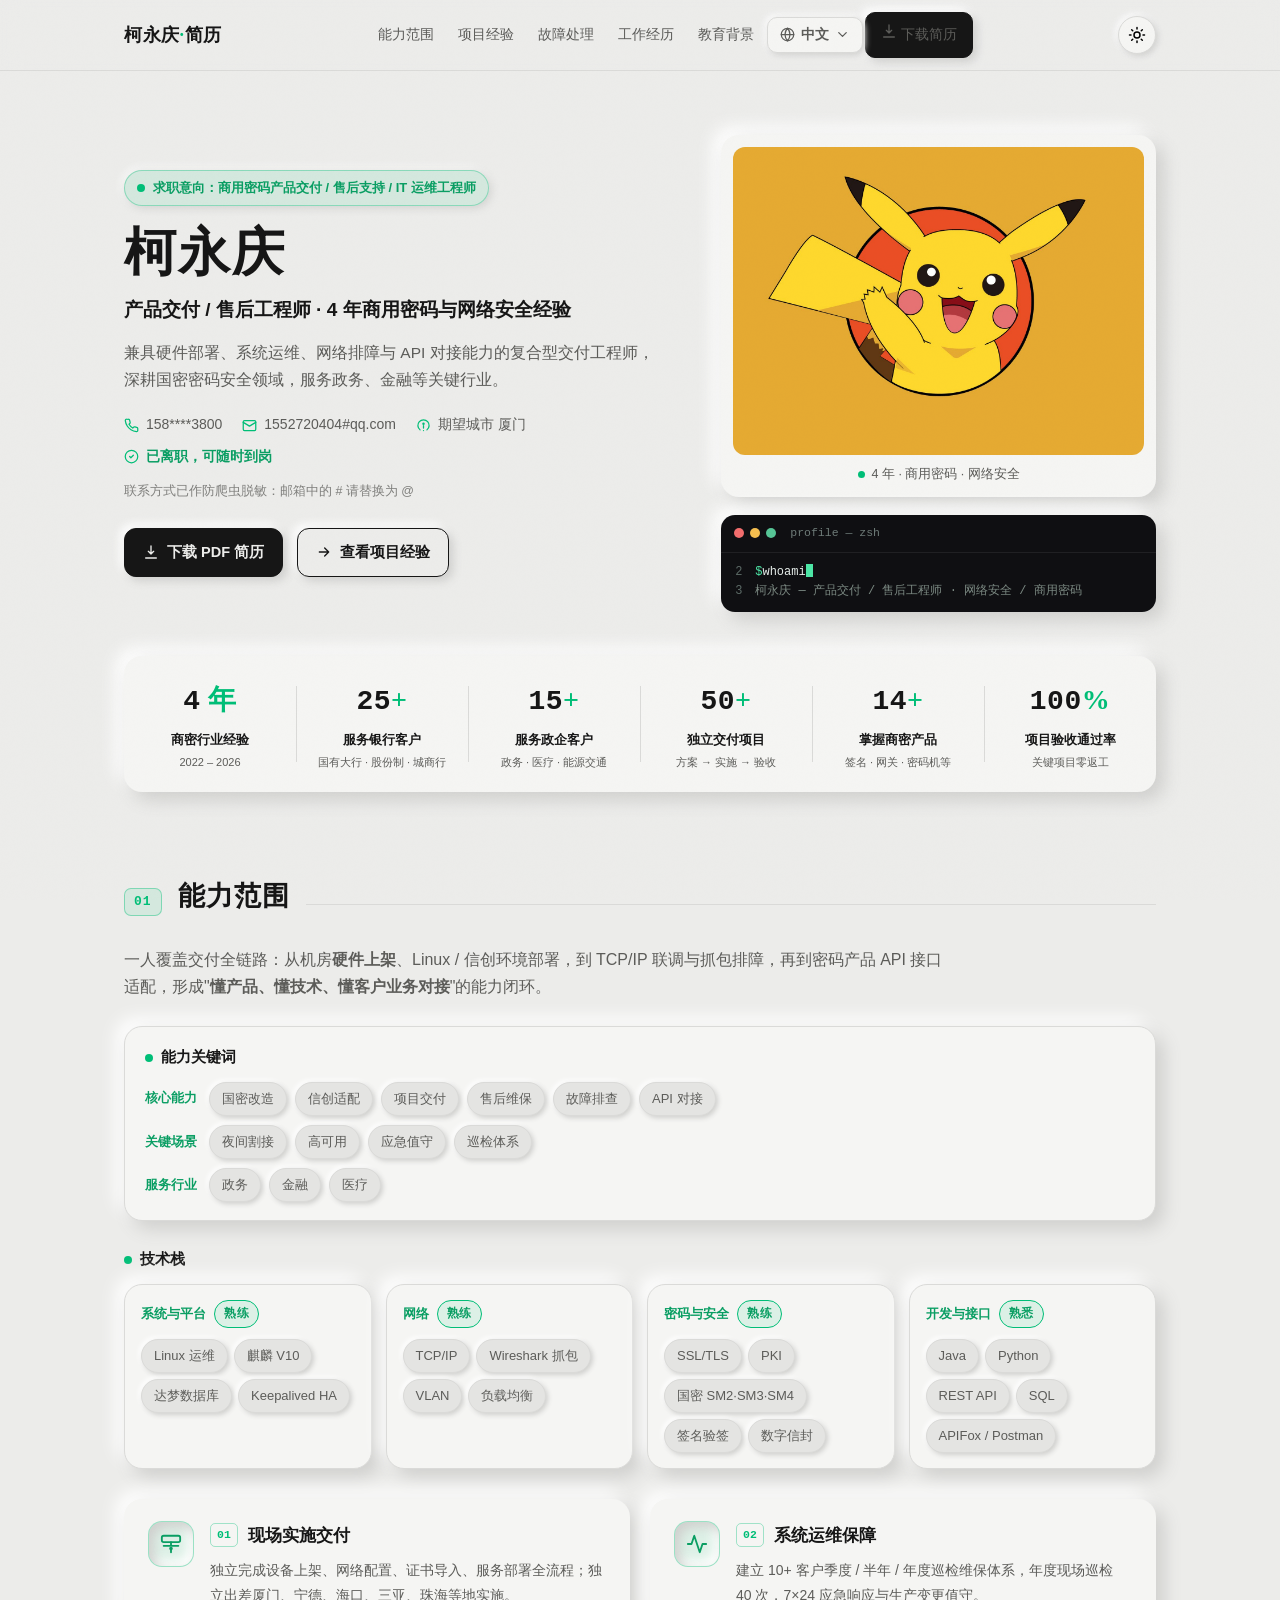
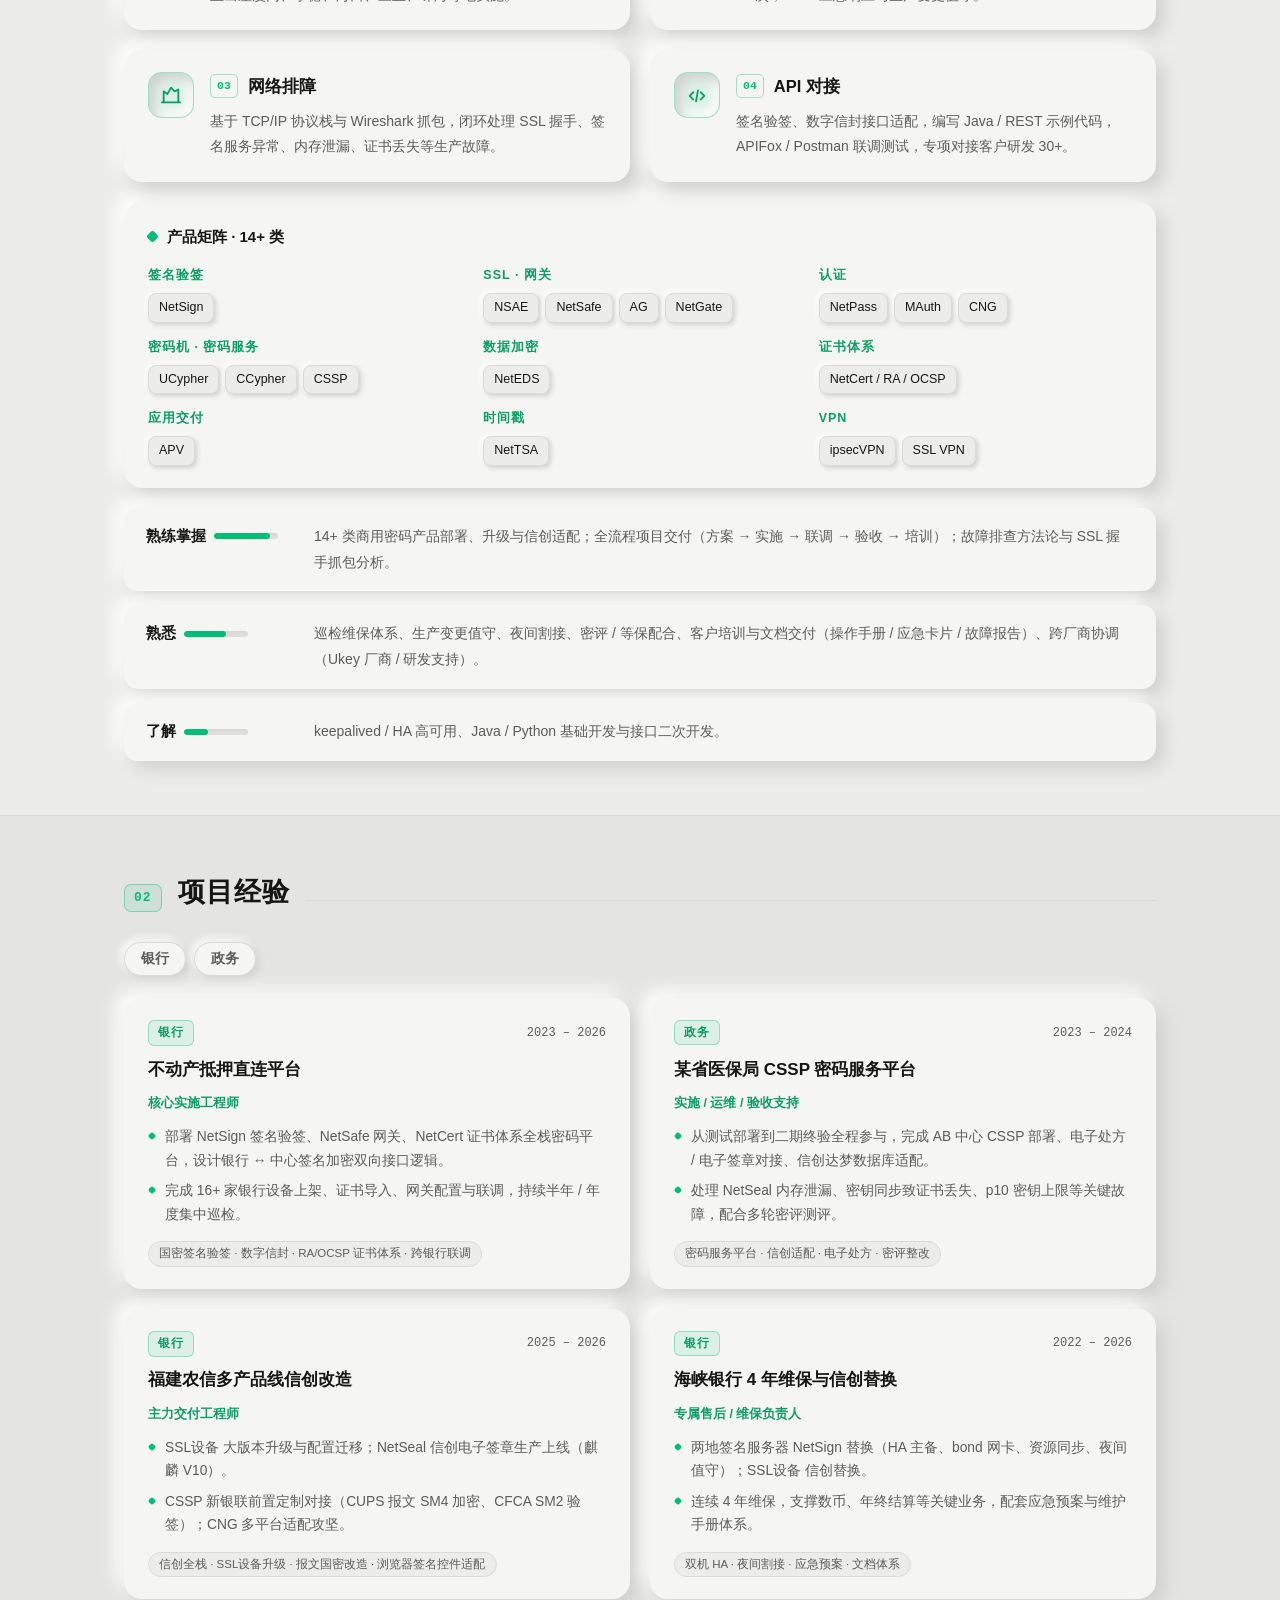
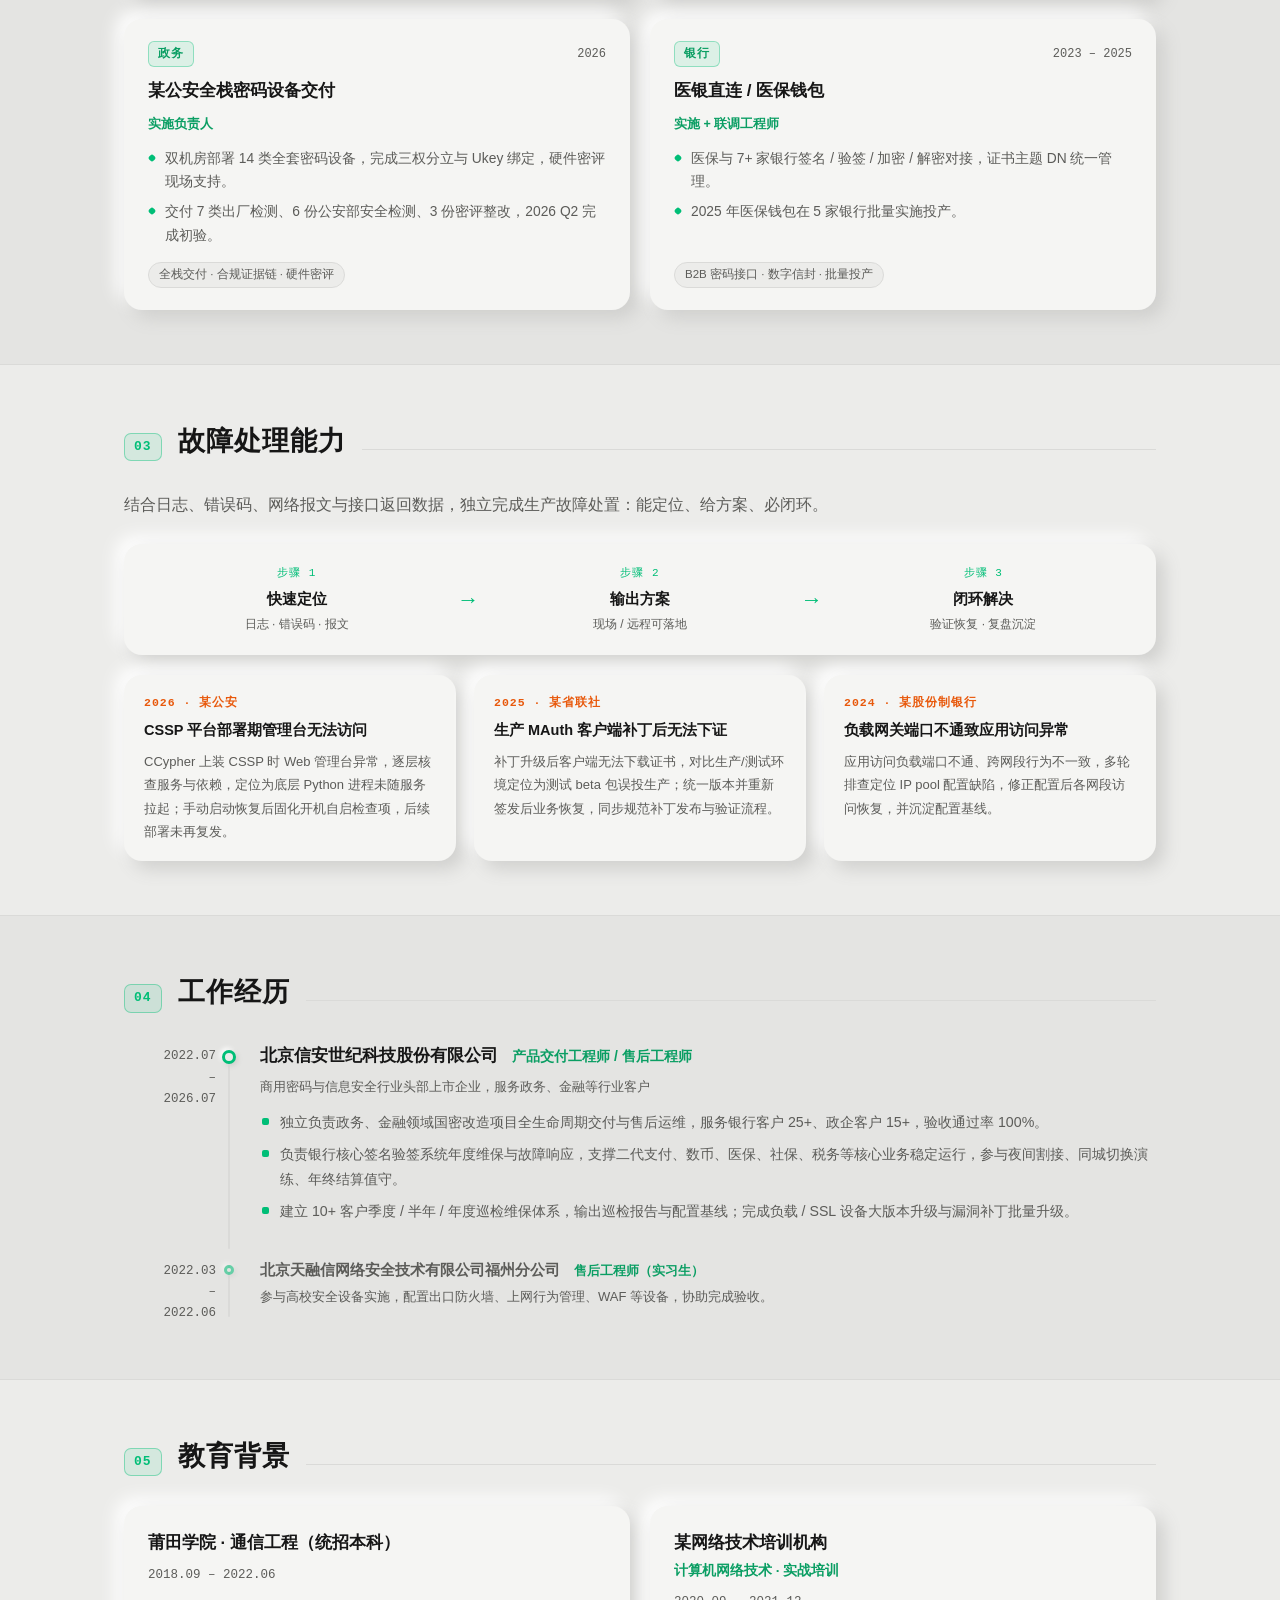
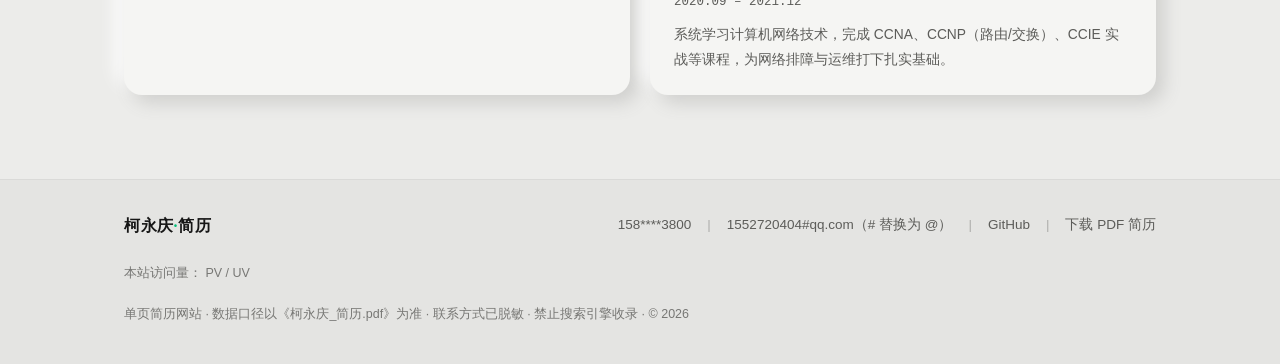
==== index.html @ 5f6bd1d9 "项目标签去版本号/产品缩写：V8→V10升级→SSL设备升级、CNG适配→浏览器签名控件适配（三语同步）" ====
<!DOCTYPE html>
<html lang="zh-CN">
<head>
<meta charset="UTF-8">
<meta name="viewport" content="width=device-width, initial-scale=1.0">
<title>柯永庆 · 商用密码产品交付 / 售后工程师</title>
<meta name="description" content="柯永庆个人简历网站：4 年商用密码与网络安全行业产品交付与售后经验，服务银行客户 25+、政企客户 15+，擅长项目交付与复杂故障排查。">
<!-- Open Graph -->
<meta property="og:title" content="柯永庆 · 商用密码产品交付 / 售后工程师">
<meta property="og:description" content="柯永庆个人简历网站：4 年商用密码与网络安全行业产品交付与售后经验，服务银行客户 25+、政企客户 15+，擅长项目交付与复杂故障排查。">
<meta property="og:type" content="website">
<meta property="og:url" content="https://keyongqing.tech/">
<meta property="og:image" content="https://keyongqing.tech/assets/avatar.jpg">
<meta property="og:locale" content="zh_CN">
<meta name="twitter:card" content="summary">
<link rel="icon" type="image/svg+xml" href="favicon.svg">
<link rel="stylesheet" href="./assets/css/style.css">
</head>
<body>

<!-- ===== 顶栏 ===== -->
<header class="topbar">
  <div class="topbar-inner">
    <a class="brand" href="#top" data-i18n-html="brand">柯永庆<em>·</em>简历</a>
    <nav class="nav" id="siteNav" aria-label="站点导航" data-i18n-aria="aria.nav">
      <a href="#capability" data-i18n="nav.capability">能力范围</a>
      <a href="#projects" data-i18n="nav.projects">项目经验</a>
      <a href="#trouble" data-i18n="nav.trouble">故障处理</a>
      <a href="#experience" data-i18n="nav.experience">工作经历</a>
      <a href="#education" data-i18n="nav.education">教育背景</a>
      <div class="lang-wrap">
        <button class="lang-btn" id="langBtn" type="button" aria-haspopup="true" aria-expanded="false" aria-label="语言选择" data-i18n-aria="aria.lang">
          <svg viewBox="0 0 24 24" fill="none" stroke="currentColor" stroke-width="2" stroke-linecap="round" stroke-linejoin="round"><circle cx="12" cy="12" r="10"/><path d="M2 12h20M12 2a15.3 15.3 0 0 1 4 10 15.3 15.3 0 0 1-4 10 15.3 15.3 0 0 1-4-10 15.3 15.3 0 0 1 4-10z"/></svg>
          <span id="langBtnText">中文</span>
          <svg viewBox="0 0 24 24" fill="none" stroke="currentColor" stroke-width="2" stroke-linecap="round" stroke-linejoin="round"><path d="m6 9 6 6 6-6"/></svg>
        </button>
        <ul class="lang-menu" id="langMenu">
          <li><button class="lang-opt" data-lang="zh" type="button">中文</button></li>
          <li><button class="lang-opt" data-lang="en" type="button">English</button></li>
          <li><button class="lang-opt" data-lang="vi" type="button">Tiếng Việt</button></li>
        </ul>
      </div>
      <a class="btn" href="./assets/柯永庆_简历.pdf" download="柯永庆_简历.pdf" target="_blank" rel="noopener">
        <svg viewBox="0 0 24 24" fill="none" stroke="currentColor" stroke-width="2" stroke-linecap="round" stroke-linejoin="round" aria-hidden="true"><path d="M12 3v12m0 0l-4-4m4 4l4-4M4 21h16"/></svg>
        <span data-i18n="nav.download">下载简历</span>
      </a>
    </nav>
    <button class="theme-btn" id="themeBtn" type="button" aria-label="切换深色模式">
      <svg class="icon-sun" viewBox="0 0 24 24" fill="none" stroke="currentColor" stroke-width="2" stroke-linecap="round"><circle cx="12" cy="12" r="4"/><path d="M12 2v2m0 16v2M4.9 4.9l1.4 1.4m11.4 11.4 1.4 1.4M2 12h2m16 0h2M4.9 19.1l1.4-1.4m11.4-11.4 1.4-1.4"/></svg>
      <svg class="icon-moon" viewBox="0 0 24 24" fill="none" stroke="currentColor" stroke-width="2" stroke-linecap="round" stroke-linejoin="round"><path d="M21 12.8A9 9 0 1 1 11.2 3 7 7 0 0 0 21 12.8z"/></svg>
    </button>
    <button class="menu-btn" id="menuBtn" aria-label="展开菜单" aria-expanded="false" data-i18n-aria="aria.menu">
      <svg viewBox="0 0 24 24" fill="none" stroke="currentColor" stroke-width="2" stroke-linecap="round"><path d="M4 7h16M4 12h16M4 17h16"/></svg>
    </button>
  </div>
</header>

<!-- ===== Hero ===== -->
<section class="hero" id="top">
  <div class="container">
    <div class="hero-grid">
      <div>
        <div class="hero-eyebrow"><span class="dot"></span><span data-i18n="hero.eyebrow">求职意向：商用密码产品交付 / 售后支持 / IT 运维工程师</span></div>
        <h1 data-i18n="hero.name">柯永庆</h1>
        <p class="hero-role" data-i18n="hero.role">产品交付 / 售后工程师 · 4 年商用密码与网络安全经验</p>
        <p class="hero-tagline" data-i18n="hero.tagline">兼具硬件部署、系统运维、网络排障与 API 对接能力的复合型交付工程师，深耕国密密码安全领域，服务政务、金融等关键行业。</p>
        <div class="hero-meta">
          <span><svg viewBox="0 0 24 24" fill="none" stroke="currentColor" stroke-width="2" stroke-linecap="round" stroke-linejoin="round"><path d="M22 16.9v3a2 2 0 0 1-2.2 2 19.8 19.8 0 0 1-8.6-3.1 19.5 19.5 0 0 1-6-6A19.8 19.8 0 0 1 2.1 4.2 2 2 0 0 1 4.1 2h3a2 2 0 0 1 2 1.7c.1 1 .4 2 .7 2.9a2 2 0 0 1-.5 2.1L8 10a16 16 0 0 0 6 6l1.3-1.3a2 2 0 0 1 2.1-.5c.9.3 1.9.6 2.9.7a2 2 0 0 1 1.7 2z"/></svg>158****3800</span>
          <span><svg viewBox="0 0 24 24" fill="none" stroke="currentColor" stroke-width="2" stroke-linecap="round" stroke-linejoin="round"><rect x="2" y="4" width="20" height="16" rx="2"/><path d="m22 7-10 6L2 7"/></svg>1552720404#qq.com</span>
          <span><svg viewBox="0 0 24 24" fill="none" stroke="currentColor" stroke-width="2" stroke-linecap="round" stroke-linejoin="round"><path d="M17.5 19a9 9 0 1 0-11 0"/><circle cx="12" cy="9" r="1"/><path d="M12 12v4m0 4h0"/></svg><span data-i18n="hero.meta.city">期望城市 厦门</span></span>
          <span class="status"><svg viewBox="0 0 24 24" fill="none" stroke="currentColor" stroke-width="2" stroke-linecap="round" stroke-linejoin="round"><circle cx="12" cy="12" r="10"/><path d="m9 12 2 2 4-4"/></svg><span data-i18n="hero.meta.status">已离职，可随时到岗</span></span>
        </div>
        <p class="hero-hint" data-i18n="hero.hint">联系方式已作防爬虫脱敏：邮箱中的 # 请替换为 @</p>
        <div class="hero-cta">
          <a class="btn" href="./assets/柯永庆_简历.pdf" download="柯永庆_简历.pdf" target="_blank" rel="noopener">
            <svg viewBox="0 0 24 24" fill="none" stroke="currentColor" stroke-width="2" stroke-linecap="round" stroke-linejoin="round" aria-hidden="true"><path d="M12 3v12m0 0l-4-4m4 4l4-4M4 21h16"/></svg>
            <span data-i18n="hero.cta.pdf">下载 PDF 简历</span>
          </a>
          <a class="btn btn-ghost" href="#projects">
            <svg viewBox="0 0 24 24" fill="none" stroke="currentColor" stroke-width="2" stroke-linecap="round" stroke-linejoin="round" aria-hidden="true"><path d="M5 12h14m-6-6 6 6-6 6"/></svg>
            <span data-i18n="hero.cta.projects">查看项目经验</span>
          </a>
        </div>
      </div>
      <div class="hero-side">
        <div class="avatar-card">
          <img src="./assets/avatar.jpg" alt="柯永庆头像" data-i18n-alt="avatar.alt">
          <div class="avatar-cap"><span class="dot"></span><span data-i18n="avatar.cap">4 年 · 商用密码 · 网络安全</span></div>
        </div>
        <div class="terminal" role="img" aria-label="终端风格介绍" data-i18n-aria="terminal.aria">
          <div class="term-bar"><i></i><i></i><i></i><span class="title">profile — zsh</span></div>
          <div class="term-body" id="termBody"></div>
        </div>
      </div>
    </div>

    <div class="stats">
      <div class="stat"><b><span class="mono" data-num="4">0</span><i data-i18n="stats.1.suf"> 年</i></b><span class="t" data-i18n="stats.1.t">商密行业经验</span><span class="s" data-i18n="stats.1.s">2022 – 2026</span></div>
      <div class="stat"><b><span class="mono" data-num="25">0</span><i>+</i></b><span class="t" data-i18n="stats.2.t">服务银行客户</span><span class="s" data-i18n="stats.2.s">国有大行 · 股份制 · 城商行</span></div>
      <div class="stat"><b><span class="mono" data-num="15">0</span><i>+</i></b><span class="t" data-i18n="stats.3.t">服务政企客户</span><span class="s" data-i18n="stats.3.s">政务 · 医疗 · 能源交通</span></div>
      <div class="stat"><b><span class="mono" data-num="50">0</span><i>+</i></b><span class="t" data-i18n="stats.4.t">独立交付项目</span><span class="s" data-i18n="stats.4.s">方案 → 实施 → 验收</span></div>
      <div class="stat"><b><span class="mono" data-num="14">0</span><i>+</i></b><span class="t" data-i18n="stats.5.t">掌握商密产品</span><span class="s" data-i18n="stats.5.s">签名 · 网关 · 密码机等</span></div>
      <div class="stat"><b><span class="mono" data-num="100">0</span><i>%</i></b><span class="t" data-i18n="stats.6.t">项目验收通过率</span><span class="s" data-i18n="stats.6.s">关键项目零返工</span></div>
    </div>
  </div>
</section>

<!-- ===== 能力范围 ===== -->
<section class="block" id="capability">
  <div class="container">
    <div class="block-head">
      <span class="no">01</span>
      <h2 data-i18n="cap.title">能力范围</h2>
      <span class="rule"></span>
    </div>
    <p class="cap-lead" data-i18n-html="cap.lead">一人覆盖交付全链路：从机房<strong>硬件上架</strong>、Linux / 信创环境部署，到 TCP/IP 联调与抓包排障，再到密码产品 API 接口适配，形成"<strong>懂产品、懂技术、懂客户业务对接</strong>"的能力闭环。</p>
    <div class="kw-band reveal">
      <div class="kw-title"><span class="dot"></span><span data-i18n="cap.kw.title">能力关键词</span></div>
      <div class="kw-groups">
        <div class="kw-group">
          <span class="kw-label" data-i18n="cap.kw.g1">核心能力</span>
          <span class="kw-tag" data-i18n="cap.kw.t1">国密改造</span>
          <span class="kw-tag" data-i18n="cap.kw.t2">信创适配</span>
          <span class="kw-tag" data-i18n="cap.kw.t3">项目交付</span>
          <span class="kw-tag" data-i18n="cap.kw.t4">售后维保</span>
          <span class="kw-tag" data-i18n="cap.kw.t5">故障排查</span>
          <span class="kw-tag" data-i18n="cap.kw.t6">API 对接</span>
        </div>
        <div class="kw-group">
          <span class="kw-label" data-i18n="cap.kw.g2">关键场景</span>
          <span class="kw-tag" data-i18n="cap.kw.t7">夜间割接</span>
          <span class="kw-tag" data-i18n="cap.kw.t8">高可用</span>
          <span class="kw-tag" data-i18n="cap.kw.t9">应急值守</span>
          <span class="kw-tag" data-i18n="cap.kw.t10">巡检体系</span>
        </div>
        <div class="kw-group">
          <span class="kw-label" data-i18n="cap.kw.g3">服务行业</span>
          <span class="kw-tag" data-i18n="cap.kw.t11">政务</span>
          <span class="kw-tag" data-i18n="cap.kw.t12">金融</span>
          <span class="kw-tag" data-i18n="cap.kw.t13">医疗</span>
        </div>
      </div>
    </div>
    <div class="kw-title reveal"><span class="dot"></span><span data-i18n="cap.ts.title">技术栈</span></div>
    <div class="ts-grid reveal">
      <div class="ts-col">
        <div class="ts-head"><span class="kw-label" data-i18n="cap.ts.g1">系统与平台</span><span class="kw-lv" data-i18n="cap.ts.l1">熟练</span></div>
        <div class="ts-tags">
          <span class="kw-tag" data-i18n="cap.ts.t1">Linux 运维</span>
          <span class="kw-tag" data-i18n="cap.ts.t2">麒麟 V10</span>
          <span class="kw-tag" data-i18n="cap.ts.t3">达梦数据库</span>
          <span class="kw-tag" data-i18n="cap.ts.t4">Keepalived HA</span>
        </div>
      </div>
      <div class="ts-col">
        <div class="ts-head"><span class="kw-label" data-i18n="cap.ts.g2">网络</span><span class="kw-lv" data-i18n="cap.ts.l2">熟练</span></div>
        <div class="ts-tags">
          <span class="kw-tag" data-i18n="cap.ts.t5">TCP/IP</span>
          <span class="kw-tag" data-i18n="cap.ts.t6">Wireshark 抓包</span>
          <span class="kw-tag" data-i18n="cap.ts.t7">VLAN</span>
          <span class="kw-tag" data-i18n="cap.ts.t8">负载均衡</span>
        </div>
      </div>
      <div class="ts-col">
        <div class="ts-head"><span class="kw-label" data-i18n="cap.ts.g3">密码与安全</span><span class="kw-lv" data-i18n="cap.ts.l3">熟练</span></div>
        <div class="ts-tags">
          <span class="kw-tag" data-i18n="cap.ts.t9">SSL/TLS</span>
          <span class="kw-tag" data-i18n="cap.ts.t10">PKI</span>
          <span class="kw-tag" data-i18n="cap.ts.t11">国密 SM2·SM3·SM4</span>
          <span class="kw-tag" data-i18n="cap.ts.t12">签名验签</span>
          <span class="kw-tag" data-i18n="cap.ts.t13">数字信封</span>
        </div>
      </div>
      <div class="ts-col">
        <div class="ts-head"><span class="kw-label" data-i18n="cap.ts.g4">开发与接口</span><span class="kw-lv" data-i18n="cap.ts.l4">熟悉</span></div>
        <div class="ts-tags">
          <span class="kw-tag" data-i18n="cap.ts.t14">Java</span>
          <span class="kw-tag" data-i18n="cap.ts.t15">Python</span>
          <span class="kw-tag" data-i18n="cap.ts.t16">REST API</span>
          <span class="kw-tag" data-i18n="cap.ts.t17">SQL</span>
          <span class="kw-tag" data-i18n="cap.ts.t18">APIFox / Postman</span>
        </div>
      </div>
    </div>
    <div class="scene-grid">
      <div class="scene-card reveal">
        <div class="scene-ic"><svg viewBox="0 0 24 24" fill="none" stroke="currentColor" stroke-width="2" stroke-linecap="round" stroke-linejoin="round"><rect x="2" y="3" width="20" height="7" rx="2"/><path d="M12 10v4m0 0h8m-8 0H4m8 7v-3"/><circle cx="12" cy="17" r="1"/></svg></div>
        <div>
          <h3><span class="k" data-i18n="cap.s1.k">01</span><span data-i18n="cap.s1.t">现场实施交付</span></h3>
          <p data-i18n="cap.s1.d">独立完成设备上架、网络配置、证书导入、服务部署全流程；独立出差厦门、宁德、海口、三亚、珠海等地实施。</p>
        </div>
      </div>
      <div class="scene-card reveal">
        <div class="scene-ic"><svg viewBox="0 0 24 24" fill="none" stroke="currentColor" stroke-width="2" stroke-linecap="round" stroke-linejoin="round"><path d="M22 12h-4l-3 9L9 3l-3 9H2"/></svg></div>
        <div>
          <h3><span class="k" data-i18n="cap.s2.k">02</span><span data-i18n="cap.s2.t">系统运维保障</span></h3>
          <p data-i18n="cap.s2.d">建立 10+ 客户季度 / 半年 / 年度巡检维保体系，年度现场巡检 40 次，7×24 应急响应与生产变更值守。</p>
        </div>
      </div>
      <div class="scene-card reveal">
        <div class="scene-ic"><svg viewBox="0 0 24 24" fill="none" stroke="currentColor" stroke-width="2" stroke-linecap="round" stroke-linejoin="round"><path d="M2 20h20M4 20V8l4 3 4-7 4 4 4-2v14"/></svg></div>
        <div>
          <h3><span class="k" data-i18n="cap.s3.k">03</span><span data-i18n="cap.s3.t">网络排障</span></h3>
          <p data-i18n="cap.s3.d">基于 TCP/IP 协议栈与 Wireshark 抓包，闭环处理 SSL 握手、签名服务异常、内存泄漏、证书丢失等生产故障。</p>
        </div>
      </div>
      <div class="scene-card reveal">
        <div class="scene-ic"><svg viewBox="0 0 24 24" fill="none" stroke="currentColor" stroke-width="2" stroke-linecap="round" stroke-linejoin="round"><path d="M8 9l-4 4 4 4m8-8 4 4-4 4m-3-10-2 12"/></svg></div>
        <div>
          <h3><span class="k" data-i18n="cap.s4.k">04</span><span data-i18n="cap.s4.t">API 对接</span></h3>
          <p data-i18n="cap.s4.d">签名验签、数字信封接口适配，编写 Java / REST 示例代码，APIFox / Postman 联调测试，专项对接客户研发 30+。</p>
        </div>
      </div>
    </div>

    <div class="matrix-wrap reveal">
      <div class="matrix-head"><span class="dot"></span><span data-i18n="cap.matrix.t">产品矩阵 · 14+ 类</span></div>
      <div class="matrix-groups">
        <div class="mg"><h4 data-i18n="cap.mg1.t">签名验签</h4><div class="pills"><span class="pill">NetSign</span></div></div>
        <div class="mg"><h4 data-i18n="cap.mg2.t">SSL · 网关</h4><div class="pills"><span class="pill">NSAE</span><span class="pill">NetSafe</span><span class="pill">AG</span><span class="pill">NetGate</span></div></div>
        <div class="mg"><h4 data-i18n="cap.mg3.t">认证</h4><div class="pills"><span class="pill">NetPass</span><span class="pill">MAuth</span><span class="pill">CNG</span></div></div>
        <div class="mg"><h4 data-i18n="cap.mg4.t">密码机 · 密码服务</h4><div class="pills"><span class="pill">UCypher</span><span class="pill">CCypher</span><span class="pill">CSSP</span></div></div>
        <div class="mg"><h4 data-i18n="cap.mg5.t">数据加密</h4><div class="pills"><span class="pill">NetEDS</span></div></div>
        <div class="mg"><h4 data-i18n="cap.mg6.t">证书体系</h4><div class="pills"><span class="pill">NetCert / RA / OCSP</span></div></div>
        <div class="mg"><h4 data-i18n="cap.mg7.t">应用交付</h4><div class="pills"><span class="pill">APV</span></div></div>
        <div class="mg"><h4 data-i18n="cap.mg8.t">时间戳</h4><div class="pills"><span class="pill">NetTSA</span></div></div>
        <div class="mg"><h4 data-i18n="cap.mg9.t">VPN</h4><div class="pills"><span class="pill">ipsecVPN</span><span class="pill">SSL VPN</span></div></div>
      </div>
    </div>

    <div class="tech-list">
      <div class="tech-row reveal">
        <div class="tech-lv"><span data-i18n="cap.tech.1.l">熟练掌握</span><span class="bar w3"><i></i></span></div>
        <p data-i18n="cap.tech.1.d">14+ 类商用密码产品部署、升级与信创适配；全流程项目交付（方案 → 实施 → 联调 → 验收 → 培训）；故障排查方法论与 SSL 握手抓包分析。</p>
      </div>
      <div class="tech-row reveal">
        <div class="tech-lv"><span data-i18n="cap.tech.2.l">熟悉</span><span class="bar w2"><i></i></span></div>
        <p data-i18n="cap.tech.2.d">巡检维保体系、生产变更值守、夜间割接、密评 / 等保配合、客户培训与文档交付（操作手册 / 应急卡片 / 故障报告）、跨厂商协调（Ukey 厂商 / 研发支持）。</p>
      </div>
      <div class="tech-row reveal">
        <div class="tech-lv"><span data-i18n="cap.tech.3.l">了解</span><span class="bar w1"><i></i></span></div>
        <p data-i18n="cap.tech.3.d">keepalived / HA 高可用、Java / Python 基础开发与接口二次开发。</p>
      </div>
    </div>
  </div>
</section>

<!-- ===== 项目经验 ===== -->
<section class="block" id="projects" style="background:var(--bg-in);border-top:1px solid var(--line);border-bottom:1px solid var(--line);">
  <div class="container">
    <div class="block-head">
      <span class="no">02</span>
      <h2 data-i18n="proj.title">项目经验</h2>
      <span class="rule"></span>
    </div>
    <div class="filter-tabs" role="group" aria-label="项目筛选">
      <button class="filter-btn" data-filter="bank" type="button" data-i18n="proj.filter.bank">银行</button>
      <button class="filter-btn" data-filter="gov" type="button" data-i18n="proj.filter.gov">政务</button>
    </div>
    <div class="proj-grid" id="projGrid">

      <article class="proj-card reveal" data-cat="bank">
        <div class="proj-top"><span class="proj-cat" data-i18n="proj.filter.bank">银行</span><span class="proj-year">2023 – 2026</span></div>
        <h3 data-i18n="proj.p1.title">不动产抵押直连平台</h3>
        <span class="proj-role" data-i18n="proj.p1.role">核心实施工程师</span>
        <ul>
          <li data-i18n="proj.p1.l1">部署 NetSign 签名验签、NetSafe 网关、NetCert 证书体系全栈密码平台，设计银行 ↔ 中心签名加密双向接口逻辑。</li>
          <li data-i18n="proj.p1.l2">完成 16+ 家银行设备上架、证书导入、网关配置与联调，持续半年 / 年度集中巡检。</li>
        </ul>
        <div class="proj-tags"><span data-i18n="proj.p1.tags">国密签名验签 · 数字信封 · RA/OCSP 证书体系 · 跨银行联调</span></div>
      </article>

      <article class="proj-card reveal" data-cat="gov">
        <div class="proj-top"><span class="proj-cat" data-i18n="proj.filter.gov">政务</span><span class="proj-year">2023 – 2024</span></div>
        <h3 data-i18n="proj.p2.title">某省医保局 CSSP 密码服务平台</h3>
        <span class="proj-role" data-i18n="proj.p2.role">实施 / 运维 / 验收支持</span>
        <ul>
          <li data-i18n="proj.p2.l1">从测试部署到二期终验全程参与，完成 AB 中心 CSSP 部署、电子处方 / 电子签章对接、信创达梦数据库适配。</li>
          <li data-i18n="proj.p2.l2">处理 NetSeal 内存泄漏、密钥同步致证书丢失、p10 密钥上限等关键故障，配合多轮密评测评。</li>
        </ul>
        <div class="proj-tags"><span data-i18n="proj.p2.tags">密码服务平台 · 信创适配 · 电子处方 · 密评整改</span></div>
      </article>

      <article class="proj-card reveal" data-cat="bank">
        <div class="proj-top"><span class="proj-cat" data-i18n="proj.filter.bank">银行</span><span class="proj-year">2025 – 2026</span></div>
        <h3 data-i18n="proj.p3.title">福建农信多产品线信创改造</h3>
        <span class="proj-role" data-i18n="proj.p3.role">主力交付工程师</span>
        <ul>
          <li data-i18n="proj.p3.l1">SSL设备 大版本升级与配置迁移；NetSeal 信创电子签章生产上线（麒麟 V10）。</li>
          <li data-i18n="proj.p3.l2">CSSP 新银联前置定制对接（CUPS 报文 SM4 加密、CFCA SM2 验签）；CNG 多平台适配攻坚。</li>
        </ul>
        <div class="proj-tags"><span data-i18n="proj.p3.tags">信创全栈 · SSL设备升级 · 报文国密改造 · 浏览器签名控件适配</span></div>
      </article>

      <article class="proj-card reveal" data-cat="bank">
        <div class="proj-top"><span class="proj-cat" data-i18n="proj.filter.bank">银行</span><span class="proj-year">2022 – 2026</span></div>
        <h3 data-i18n="proj.p4.title">海峡银行 4 年维保与信创替换</h3>
        <span class="proj-role" data-i18n="proj.p4.role">专属售后 / 维保负责人</span>
        <ul>
          <li data-i18n="proj.p4.l1">两地签名服务器 NetSign 替换（HA 主备、bond 网卡、资源同步、夜间值守）；SSL设备 信创替换。</li>
          <li data-i18n="proj.p4.l2">连续 4 年维保，支撑数币、年终结算等关键业务，配套应急预案与维护手册体系。</li>
        </ul>
        <div class="proj-tags"><span data-i18n="proj.p4.tags">双机 HA · 夜间割接 · 应急预案 · 文档体系</span></div>
      </article>

      <article class="proj-card reveal" data-cat="gov">
        <div class="proj-top"><span class="proj-cat" data-i18n="proj.filter.gov">政务</span><span class="proj-year">2026</span></div>
        <h3 data-i18n="proj.p5.title">某公安全栈密码设备交付</h3>
        <span class="proj-role" data-i18n="proj.p5.role">实施负责人</span>
        <ul>
          <li data-i18n="proj.p5.l1">双机房部署 14 类全套密码设备，完成三权分立与 Ukey 绑定，硬件密评现场支持。</li>
          <li data-i18n="proj.p5.l2">交付 7 类出厂检测、6 份公安部安全检测、3 份密评整改，2026 Q2 完成初验。</li>
        </ul>
        <div class="proj-tags"><span data-i18n="proj.p5.tags">全栈交付 · 合规证据链 · 硬件密评</span></div>
      </article>

      <article class="proj-card reveal" data-cat="bank">
        <div class="proj-top"><span class="proj-cat" data-i18n="proj.filter.bank">银行</span><span class="proj-year">2023 – 2025</span></div>
        <h3 data-i18n="proj.p6.title">医银直连 / 医保钱包</h3>
        <span class="proj-role" data-i18n="proj.p6.role">实施 + 联调工程师</span>
        <ul>
          <li data-i18n="proj.p6.l1">医保与 7+ 家银行签名 / 验签 / 加密 / 解密对接，证书主题 DN 统一管理。</li>
          <li data-i18n="proj.p6.l2">2025 年医保钱包在 5 家银行批量实施投产。</li>
        </ul>
        <div class="proj-tags"><span data-i18n="proj.p6.tags">B2B 密码接口 · 数字信封 · 批量投产</span></div>
      </article>

      <div class="proj-empty" id="projEmpty" data-i18n="proj.empty">当前筛选下暂无项目</div>
    </div>
  </div>
</section>

<!-- ===== 故障处理 ===== -->
<section class="block" id="trouble">
  <div class="container">
    <div class="block-head">
      <span class="no">03</span>
      <h2 data-i18n="trb.title">故障处理能力</h2>
      <span class="rule"></span>
    </div>
    <p class="cap-lead" data-i18n="trb.lead">结合日志、错误码、网络报文与接口返回数据，独立完成生产故障处置：能定位、给方案、必闭环。</p>
    <div class="trb-loop reveal">
      <div class="trb-step"><div class="k" data-i18n="trb.step1.k">STEP 1</div><div class="t" data-i18n="trb.step1.t">快速定位</div><div class="d" data-i18n="trb.step1.d">日志 · 错误码 · 报文</div></div>
      <div class="trb-arrow">→</div>
      <div class="trb-step"><div class="k" data-i18n="trb.step2.k">STEP 2</div><div class="t" data-i18n="trb.step2.t">输出方案</div><div class="d" data-i18n="trb.step2.d">现场 / 远程可落地</div></div>
      <div class="trb-arrow">→</div>
      <div class="trb-step"><div class="k" data-i18n="trb.step3.k">STEP 3</div><div class="t" data-i18n="trb.step3.t">闭环解决</div><div class="d" data-i18n="trb.step3.d">验证恢复 · 复盘沉淀</div></div>
    </div>
    <div class="trb-cases">
      <div class="trb-card reveal">
        <span class="yr" data-i18n="trb.c1.yr">2026 · 某公安</span>
        <h4 data-i18n="trb.c1.t">CSSP 平台部署期管理台无法访问</h4>
        <p data-i18n="trb.c1.d">CCypher 上装 CSSP 时 Web 管理台异常，逐层核查服务与依赖，定位为底层 Python 进程未随服务拉起；手动启动恢复后固化开机自启检查项，后续部署未再复发。</p>
      </div>
      <div class="trb-card reveal">
        <span class="yr" data-i18n="trb.c2.yr">2025 · 某省联社</span>
        <h4 data-i18n="trb.c2.t">生产 MAuth 客户端补丁后无法下证</h4>
        <p data-i18n="trb.c2.d">补丁升级后客户端无法下载证书，对比生产/测试环境定位为测试 beta 包误投生产；统一版本并重新签发后业务恢复，同步规范补丁发布与验证流程。</p>
      </div>
      <div class="trb-card reveal">
        <span class="yr" data-i18n="trb.c3.yr">2024 · 某股份制银行</span>
        <h4 data-i18n="trb.c3.t">负载网关端口不通致应用访问异常</h4>
        <p data-i18n="trb.c3.d">应用访问负载端口不通、跨网段行为不一致，多轮排查定位 IP pool 配置缺陷，修正配置后各网段访问恢复，并沉淀配置基线。</p>
      </div>
    </div>
  </div>
</section>

<!-- ===== 工作经历 ===== -->
<section class="block" id="experience" style="background:var(--bg-in);border-top:1px solid var(--line);border-bottom:1px solid var(--line);">
  <div class="container">
    <div class="block-head">
      <span class="no">04</span>
      <h2 data-i18n="exp.title">工作经历</h2>
      <span class="rule"></span>
    </div>
    <div class="timeline">
      <div class="tl-item" style="display:contents;">
        <div class="tl-time mono">2022.07<br>–<br>2026.07</div>
        <div class="tl-axis"><span class="tl-dot"></span></div>
        <div class="tl-body">
          <div class="tl-head">
            <h3 data-i18n="exp.company">北京信安世纪科技股份有限公司</h3>
            <span class="role" data-i18n="exp.role">产品交付工程师 / 售后工程师</span>
          </div>
          <p class="tl-sub" data-i18n="exp.sub">商用密码与信息安全行业头部上市企业，服务政务、金融等行业客户</p>
          <ul class="tl-list">
            <li data-i18n="exp.b1">独立负责政务、金融领域国密改造项目全生命周期交付与售后运维，服务银行客户 25+、政企客户 15+，验收通过率 100%。</li>
            <li data-i18n="exp.b2">负责银行核心签名验签系统年度维保与故障响应，支撑二代支付、数币、医保、社保、税务等核心业务稳定运行，参与夜间割接、同城切换演练、年终结算值守。</li>
            <li data-i18n="exp.b3">建立 10+ 客户季度 / 半年 / 年度巡检维保体系，输出巡检报告与配置基线；完成负载 / SSL 设备大版本升级与漏洞补丁批量升级。</li>
          </ul>
        </div>
      </div>
      <div class="tl-item tl-intern" style="display:contents;">
        <div class="tl-time mono">2022.03<br>–<br>2022.06</div>
        <div class="tl-axis"><span class="tl-dot"></span></div>
        <div class="tl-body">
          <div class="tl-head">
            <h3 data-i18n="exp.intern.company">北京天融信网络安全技术有限公司福州分公司</h3>
            <span class="role" data-i18n="exp.intern.role">售后工程师（实习生）</span>
          </div>
          <p class="tl-sub" data-i18n="exp.intern.p">参与高校安全设备实施，配置出口防火墙、上网行为管理、WAF 等设备，协助完成验收。</p>
        </div>
      </div>
    </div>
  </div>
</section>

<!-- ===== 教育 / 实习 ===== -->
<section class="block" id="education">
  <div class="container">
    <div class="block-head">
      <span class="no">05</span>
      <h2 data-i18n="edu.title">教育背景</h2>
      <span class="rule"></span>
    </div>
    <div class="edu-grid">
      <div class="edu-card reveal">
        <h3 data-i18n="edu.u.name">莆田学院 · 通信工程（统招本科）</h3>
        <p class="date mono" data-i18n="edu.u.date">2018.09 – 2022.06</p>
      </div>
      <div class="edu-card reveal">
        <h3 data-i18n="edu.train.name">某网络技术培训机构</h3>
        <p class="sub" data-i18n="edu.train.sub">计算机网络技术 · 实战培训</p>
        <p class="date mono" data-i18n="edu.train.date">2020.09 – 2021.12</p>
        <p data-i18n="edu.train.d">系统学习计算机网络技术，完成 CCNA、CCNP（路由/交换）、CCIE 实战等课程，为网络排障与运维打下扎实基础。</p>
      </div>
    </div>
  </div>
</section>

<!-- ===== 页脚 ===== -->
<footer class="footer">
  <div class="container footer-inner">
    <span class="brand" data-i18n-html="footer.brand">柯永庆<em>·</em>简历</span>
    <div class="footer-links">
      <span>158****3800</span>
      <span class="sep">|</span>
      <span>1552720404#qq.com（<span data-i18n="footer.emailHint"># 替换为 @</span>）</span>
      <span class="sep">|</span>
      <a href="https://github.com/yongqing971" target="_blank" rel="noopener">GitHub</a>
      <span class="sep">|</span>
      <a href="./assets/柯永庆_简历.pdf" download="柯永庆_简历.pdf" target="_blank" rel="noopener" data-i18n="footer.pdf">下载 PDF 简历</a>
    </div>
    <p class="footer-visits"><span data-i18n="footer.visits">本站访问量</span>：<span id="busuanzi_value_site_pv"></span> PV / <span id="busuanzi_value_site_uv"></span> UV</p>
    <p class="footer-note" data-i18n-html="footer.note">单页简历网站 · 数据口径以《<span id="pdfNote">柯永庆_简历.pdf</span>》为准 · 联系方式已脱敏 · 禁止搜索引擎收录 · © 2026</p>
  </div>
</footer>

<script src="./assets/js/i18n.js"></script>
<script src="./assets/js/main.js"></script>
<script async src="https://busuanzi.ibruce.info/busuanzi/2.3/busuanzi.pure.mini.js"></script>
</body>
</html>
---- assets/css/style.css ----
/* ============================================================
   柯永庆简历站 V2 · 黑白新拟态主题
   设计：黑白主导 + 信号青绿 accent · 新拟态双光源 · 深浅双主题
   ============================================================ */

/* ===== 设计 token（浅色） ===== */
:root{
  --bg:#ECECEA;            /* 页面基底 */
  --bg-in:#E4E4E2;         /* 内凹/交替区块基底 */
  --card:#F5F5F3;          /* 卡片主面（新拟态凸起面） */
  --ink:#161616;           /* 主文字 */
  --ink-2:#5C5C59;         /* 次级文字 */
  --line:#DADAD8;          /* 描边/分割 */
  --neu-hi:#FFFFFF;        /* 新拟态高光阴影 */
  --neu-lo:#CFCFCD;        /* 新拟态暗阴影 */
  --neu-soft:8px 8px 18px var(--neu-lo), -8px -8px 18px var(--neu-hi);
  --neu-inset:inset 5px 5px 12px var(--neu-lo), inset -5px -5px 12px var(--neu-hi);
  --accent:#00BE77;        /* 信号青绿（浅色底上加深保证对比） */
  --accent-ink:#0A9E63;
  --accent-soft:rgba(0,190,119,.10);
  --warn:#E8590C;          /* 故障/警示语义色（少量） */
  --term-bg:#0F0F12;       /* 终端深底 */
  --term-ink:#C9D4C8;
  --term-ok:#4DE6A6;
  --term-dim:#7C8A83;
  --radius:18px;
  --font-display:"Noto Serif SC","Songti SC","STSong","SimSun",serif;
  --font-body:"Noto Sans SC","Microsoft YaHei","PingFang SC",sans-serif;
  --font-mono:ui-monospace,SFMono-Regular,Consolas,"Courier New",monospace;
}

/* ===== 设计 token（深色） ===== */
:root[data-theme="dark"]{
  --bg:#101014;
  --bg-in:#0A0A0D;
  --card:#17171C;
  --ink:#F2F2F4;
  --ink-2:#9E9EA6;
  --line:#26262E;
  --neu-hi:#232329;
  --neu-lo:#070709;
  --neu-soft:8px 8px 18px var(--neu-lo), -8px -8px 18px var(--neu-hi);
  --neu-inset:inset 5px 5px 12px var(--neu-lo), inset -5px -5px 12px var(--neu-hi);
  --accent:#00D68F;
  --accent-ink:#3BEBA8;
  --accent-soft:rgba(0,214,143,.12);
  --warn:#FF8A5C;
  --term-bg:#0B0B0E;
  --term-ink:#C9D4C8;
  --term-ok:#4DE6A6;
  --term-dim:#7C8A83;
}

/* 默认跟随系统深色（无显式选择时） */
@media (prefers-color-scheme: dark){
  :root:not([data-theme]){ --bg:#101014; --bg-in:#0A0A0D; --card:#17171C;
    --ink:#F2F2F4; --ink-2:#9E9EA6; --line:#26262E; --neu-hi:#232329; --neu-lo:#070709;
    --accent:#00D68F; --accent-ink:#3BEBA8; --accent-soft:rgba(0,214,143,.12); --warn:#FF8A5C; }
}

/* ===== 基础 ===== */
*{box-sizing:border-box;margin:0;padding:0;}
html{scroll-behavior:smooth;}
body{
  font-family:var(--font-body);
  background:var(--bg);
  color:var(--ink);
  line-height:1.7;
  font-size:16px;
  -webkit-font-smoothing:antialiased;
  transition:background .3s ease,color .3s ease;
}
/* 极轻噪点质感层（黑白印刷感） */
body::after{
  content:"";position:fixed;inset:0;pointer-events:none;z-index:9999;
  background-image:url("data:image/svg+xml,%3Csvg xmlns='http://www.w3.org/2000/svg' width='120' height='120'%3E%3Cfilter id='n'%3E%3CfeTurbulence type='fractalNoise' baseFrequency='0.9' numOctaves='2'/%3E%3C/filter%3E%3Crect width='120' height='120' filter='url(%23n)' opacity='0.5'/%3E%3C/svg%3E");
  opacity:.028;mix-blend-mode:multiply;
}
:root[data-theme="dark"] body::after{mix-blend-mode:screen;opacity:.035;}
a{color:inherit;text-decoration:none;}
.container{max-width:1080px;margin:0 auto;padding:0 24px;}
section{scroll-margin-top:84px;}
.mono{font-family:var(--font-mono);}

/* ===== 顶栏 ===== */
.topbar{
  position:sticky;top:0;z-index:100;
  background:rgba(236,236,234,.86);
  backdrop-filter:blur(10px);
  border-bottom:1px solid var(--line);
  transition:background .3s ease;
}
:root[data-theme="dark"] .topbar{background:rgba(16,16,20,.86);}
.topbar-inner{
  max-width:1080px;margin:0 auto;padding:12px 24px;
  display:flex;align-items:center;justify-content:space-between;gap:14px;
}
.brand{font-family:var(--font-display);font-weight:700;font-size:18px;letter-spacing:.5px;}
.brand em{font-style:normal;color:var(--accent);}
.nav{display:flex;align-items:center;gap:2px;list-style:none;}
.nav a{
  display:block;padding:9px 11px;border-radius:10px;
  font-size:14px;color:var(--ink-2);font-weight:500;
  transition:background .15s,color .15s;
}
.nav a:hover{background:var(--accent-soft);color:var(--accent-ink);}
.nav .btn{padding:10px 15px;}
/* 顶栏语言下拉框 */
.lang-wrap{position:relative;}
.lang-btn{
  display:inline-flex;align-items:center;gap:6px;
  font-size:13.5px;font-weight:600;color:var(--ink-2);
  background:var(--card);border:1px solid var(--line);border-radius:10px;
  padding:8px 12px;cursor:pointer;white-space:nowrap;
  box-shadow:2px 2px 6px var(--neu-lo), -2px -2px 6px var(--neu-hi);
  transition:all .15s;
}
.lang-btn:hover{color:var(--accent-ink);}
.lang-btn svg{width:15px;height:15px;stroke:currentColor;flex:none;}
.lang-menu{
  position:absolute;top:calc(100% + 8px);right:0;min-width:150px;
  background:var(--card);border:1px solid var(--line);border-radius:12px;
  box-shadow:6px 6px 16px var(--neu-lo), -6px -6px 16px var(--neu-hi);
  padding:6px;list-style:none;display:none;margin:0;z-index:120;
}
.lang-menu.open{display:block;}
.lang-menu li{list-style:none;}
.lang-menu button{
  display:block;width:100%;text-align:left;font-size:14px;color:var(--ink);
  background:none;border:none;border-radius:8px;padding:8px 12px;cursor:pointer;
  transition:background .15s,color .15s;
}
.lang-menu button:hover{background:var(--accent-soft);color:var(--accent-ink);}
.lang-menu button.active{font-weight:700;color:var(--accent-ink);background:var(--accent-soft);}
/* 主题切换 */
.theme-btn{
  display:inline-flex;align-items:center;justify-content:center;
  width:38px;height:38px;border-radius:50%;
  background:var(--card);border:1px solid var(--line);cursor:pointer;
  box-shadow:2px 2px 6px var(--neu-lo), -2px -2px 6px var(--neu-hi);
  transition:all .2s;
}
.theme-btn:hover{color:var(--accent-ink);}
.theme-btn svg{width:18px;height:18px;stroke:currentColor;}
.theme-btn .icon-moon{display:none;}
:root[data-theme="dark"] .theme-btn .icon-moon{display:block;}
:root[data-theme="dark"] .theme-btn .icon-sun{display:none;}
.btn{
  display:inline-flex;align-items:center;gap:8px;
  background:var(--ink);color:var(--bg);
  font-size:14.5px;font-weight:600;
  padding:11px 18px;border-radius:12px;
  border:1px solid var(--ink);cursor:pointer;
  transition:all .2s;white-space:nowrap;
  box-shadow:4px 4px 10px var(--neu-lo), -4px -4px 10px var(--neu-hi);
}
.btn:hover{background:var(--accent);border-color:var(--accent);color:#0B0B0D;}
.btn:active{transform:translateY(1px);}
.btn svg{width:16px;height:16px;flex:none;}
.btn-ghost{background:transparent;color:var(--ink);border-color:var(--ink);}
.btn-ghost:hover{background:var(--ink);color:var(--bg);border-color:var(--ink);}
.menu-btn{display:none;}

/* ===== Hero ===== */
.hero{padding:64px 0 28px;}
.hero-grid{display:grid;grid-template-columns:1.12fr .88fr;gap:44px;align-items:center;}
.hero-eyebrow{
  display:inline-flex;align-items:center;gap:8px;
  font-size:13px;font-weight:600;color:var(--accent-ink);
  background:var(--accent-soft);border:1px solid rgba(0,190,119,.35);
  padding:6px 12px;border-radius:999px;margin-bottom:18px;
  box-shadow:2px 2px 8px var(--neu-lo), -2px -2px 8px var(--neu-hi);
}
.hero-eyebrow .dot{width:8px;height:8px;border-radius:50%;background:var(--accent);flex:none;}
.hero h1{
  font-family:var(--font-display);font-weight:900;
  font-size:52px;line-height:1.12;letter-spacing:2px;
  text-wrap:balance;
}
.hero-role{margin-top:12px;font-size:19px;font-weight:600;}
.hero-tagline{margin-top:14px;font-size:15.5px;color:var(--ink-2);max-width:540px;}
.hero-meta{margin-top:20px;display:flex;flex-wrap:wrap;gap:8px 20px;font-size:14px;color:var(--ink-2);}
.hero-meta span{display:inline-flex;align-items:center;gap:7px;}
.hero-meta svg{width:15px;height:15px;stroke:var(--accent);flex:none;}
.hero-meta .status{color:var(--accent-ink);font-weight:600;}
.hero-hint{margin-top:12px;font-size:12.5px;color:var(--ink-2);opacity:.75;}
.hero-cta{display:flex;flex-wrap:wrap;gap:14px;margin-top:26px;}

.hero-side{display:grid;gap:18px;}
/* 头像卡 */
.avatar-card{
  background:var(--card);border-radius:var(--radius);
  padding:12px 12px 8px;
  box-shadow:var(--neu-soft);
}
.avatar-card img{
  display:block;width:100%;border-radius:12px;
  aspect-ratio:4/3;object-fit:cover;
}
.avatar-cap{
  display:flex;align-items:center;justify-content:center;gap:7px;
  padding:9px 0 4px;font-size:12.5px;color:var(--ink-2);
}
.avatar-cap .dot{width:7px;height:7px;border-radius:50%;background:var(--accent);}
/* 终端卡 */
.terminal{
  background:var(--term-bg);border-radius:14px;overflow:hidden;
  font-family:var(--font-mono);font-size:12px;line-height:1.62;
  box-shadow:var(--neu-soft);cursor:pointer;user-select:none;
}
.term-bar{display:flex;align-items:center;gap:6px;padding:9px 13px;border-bottom:1px solid rgba(255,255,255,.07);}
.term-bar i{width:10px;height:10px;border-radius:50%;display:block;}
.term-bar i:nth-child(1){background:#F26D6D;}
.term-bar i:nth-child(2){background:#F5BE4F;}
.term-bar i:nth-child(3){background:#56C596;}
.term-bar .title{margin-left:8px;color:#6E7B78;font-size:11.5px;}
.term-body{padding:10px 14px;color:var(--term-ink);}
.term-body .ln{color:#5C6A66;user-select:none;width:20px;display:inline-block;}
.term-body .ps1{color:var(--term-ok);}
.term-body .cmd{color:#E7EEEB;}
.term-body .out{color:var(--term-dim);}
.term-body .ok{color:var(--term-ok);}
.term-body .caret{display:inline-block;width:7px;height:13px;background:var(--term-ok);vertical-align:-2px;animation:blink 1s steps(1) infinite;}
@keyframes blink{50%{opacity:0;}}
.term-line{min-height:20px;}

/* ===== 数据条 ===== */
.stats{
  margin-top:44px;
  background:var(--card);border-radius:var(--radius);
  box-shadow:var(--neu-soft);
  display:grid;grid-template-columns:repeat(6,1fr);
  overflow:hidden;
}
.stat{padding:20px 12px;text-align:center;position:relative;}
.stat + .stat::before{
  content:"";position:absolute;left:0;top:22%;bottom:22%;width:1px;background:var(--line);
}
.stat b{
  display:block;font-family:var(--font-display);font-weight:800;
  font-size:28px;color:var(--ink);letter-spacing:.5px;font-variant-numeric:tabular-nums;
}
.stat b i{font-style:normal;color:var(--accent);}
.stat .t{display:block;margin-top:5px;font-size:12.5px;font-weight:600;color:var(--ink);}
.stat .s{display:block;margin-top:2px;font-size:11px;color:var(--ink-2);}

/* ===== 通用区块 ===== */
.block{padding:54px 0;}
.block-head{display:flex;align-items:baseline;gap:16px;margin-bottom:26px;}
.block-head .no{
  font-family:var(--font-mono);font-size:13px;color:var(--accent);font-weight:700;
  border:1px solid rgba(0,190,119,.4);border-radius:7px;padding:2px 9px;
  background:var(--accent-soft);letter-spacing:1px;
}
.block-head h2{font-family:var(--font-display);font-weight:800;font-size:27px;letter-spacing:1px;text-wrap:balance;}
.block-head .rule{flex:1;height:1px;background:var(--line);}

/* 滚动渐显 */
.reveal{opacity:0;transform:translateY(18px);transition:opacity .55s ease,transform .55s cubic-bezier(0.22,1,0.36,1);}
.reveal.in{opacity:1;transform:none;}
@media (prefers-reduced-motion:reduce){
  .reveal{opacity:1;transform:none;transition:none;}
  .term-line{min-height:auto;}
}

/* ===== 能力范围 ===== */
.cap-lead{font-size:16px;color:var(--ink-2);max-width:820px;margin-bottom:26px;}
.cap-lead b{color:var(--ink);font-weight:600;}
/* 能力关键词带 */
.kw-band{
  margin:0 0 26px;padding:18px 20px;
  background:var(--card);border:1px solid var(--line);border-radius:var(--radius);
  box-shadow:var(--neu-soft);
}
.kw-title{display:flex;align-items:center;gap:8px;font-size:14.5px;font-weight:700;color:var(--ink);margin-bottom:12px;}
.kw-title .dot{width:8px;height:8px;border-radius:50%;background:var(--accent);flex:none;}
.kw-groups{display:grid;gap:9px;}
.kw-group{display:flex;flex-wrap:wrap;align-items:center;gap:8px;}
.kw-label{font-size:12.5px;font-weight:700;color:var(--accent-ink);flex:none;min-width:56px;}
.kw-tag{
  font-size:13px;color:var(--ink-2);background:var(--bg-in);
  border:1px solid var(--line);border-radius:999px;padding:5px 12px;
  box-shadow:2px 2px 5px var(--neu-lo), -2px -2px 5px var(--neu-hi);
  transition:color .15s,border-color .15s;
}
.kw-tag:hover{color:var(--accent-ink);border-color:var(--accent);}
.kw-lv{
  font-size:11.5px;font-weight:700;color:var(--accent-ink);
  background:var(--accent-soft);border:1px solid var(--accent);
  border-radius:999px;padding:3px 9px;flex:none;letter-spacing:.5px;
}
/* 技术栈（四列卡片网格） */
.ts-grid{display:grid;grid-template-columns:repeat(4,1fr);gap:14px;margin:0 0 30px;}
.ts-col{
  background:var(--card);border:1px solid var(--line);border-radius:var(--radius);
  padding:15px 16px;box-shadow:var(--neu-soft);
}
.ts-head{display:flex;align-items:center;gap:8px;margin-bottom:11px;flex-wrap:wrap;}
.ts-head .kw-label{min-width:0;font-size:13px;}
.ts-tags{display:flex;flex-wrap:wrap;gap:6px;}
.scene-grid{display:grid;grid-template-columns:repeat(2,1fr);gap:20px;}
.scene-card{
  background:var(--card);border-radius:var(--radius);padding:22px 24px;
  box-shadow:var(--neu-soft);display:flex;gap:16px;transition:box-shadow .25s ease,transform .25s ease;
}
.scene-card:hover{box-shadow:12px 12px 26px var(--neu-lo), -12px -12px 26px var(--neu-hi);transform:translateY(-3px);}
.scene-ic{
  flex:none;width:46px;height:46px;border-radius:14px;
  background:var(--accent-soft);border:1px solid rgba(0,190,119,.3);
  display:flex;align-items:center;justify-content:center;
  box-shadow:var(--neu-inset);
}
.scene-ic svg{width:22px;height:22px;stroke:var(--accent-ink);}
.scene-card h3{font-size:16.5px;font-weight:700;display:flex;align-items:center;gap:10px;}
.scene-card h3 .k{font-family:var(--font-mono);font-size:11.5px;color:var(--accent);border:1px solid rgba(0,190,119,.35);border-radius:5px;padding:1px 6px;}
.scene-card p{margin-top:9px;font-size:14px;color:var(--ink-2);line-height:1.8;}

/* 产品矩阵 */
.matrix-wrap{
  margin-top:20px;background:var(--card);border-radius:var(--radius);
  box-shadow:var(--neu-soft);padding:22px 24px;
}
.matrix-head{display:flex;align-items:center;gap:10px;font-size:15px;font-weight:700;margin-bottom:16px;}
.matrix-head .dot{width:9px;height:9px;border-radius:2px;background:var(--accent);transform:rotate(45deg);}
.matrix-groups{display:grid;grid-template-columns:repeat(3,1fr);gap:14px 22px;}
.mg h4{font-size:12.5px;font-weight:600;color:var(--accent-ink);letter-spacing:1px;margin-bottom:7px;}
.mg .pills{display:flex;flex-wrap:wrap;gap:6px;}
.pill{
  font-size:12.5px;font-weight:500;color:var(--ink);
  border:1px solid var(--line);border-radius:8px;padding:3px 10px;
  background:var(--bg);box-shadow:2px 2px 5px var(--neu-lo), -2px -2px 5px var(--neu-hi);
}
.pill:hover{color:var(--accent-ink);border-color:var(--accent);}

/* 技术栈分级 */
.tech-list{margin-top:20px;display:grid;gap:14px;}
.tech-row{
  background:var(--card);border-radius:14px;padding:16px 22px;
  box-shadow:var(--neu-soft);display:grid;grid-template-columns:150px 1fr;gap:18px;align-items:start;
  transition:box-shadow .2s ease;
}
.tech-row:hover{box-shadow:10px 10px 22px var(--neu-lo), -10px -10px 22px var(--neu-hi);}
.tech-lv{display:inline-flex;align-items:center;gap:8px;font-size:14.5px;font-weight:700;}
.tech-lv .bar{flex:none;width:64px;height:6px;border-radius:3px;background:var(--bg-in);box-shadow:var(--neu-inset);overflow:hidden;position:relative;}
.tech-lv .bar i{position:absolute;left:0;top:0;bottom:0;background:var(--accent);border-radius:3px;}
.tech-lv .bar.w1 i{width:38%;}
.tech-lv .bar.w2 i{width:66%;}
.tech-lv .bar.w3 i{width:88%;}
.tech-row p{font-size:14px;color:var(--ink-2);line-height:1.85;}

/* ===== 项目经验 ===== */
.filter-tabs{display:flex;flex-wrap:wrap;gap:8px;margin-bottom:22px;}
.filter-btn{
  font-size:13.5px;font-weight:600;color:var(--ink-2);
  background:var(--card);border:1px solid var(--line);border-radius:999px;
  padding:7px 16px;cursor:pointer;
  box-shadow:3px 3px 8px var(--neu-lo), -3px -3px 8px var(--neu-hi);
  transition:all .18s;
}
.filter-btn:hover{color:var(--accent-ink);}
.filter-btn.active{color:var(--accent-ink);border-color:var(--accent);background:var(--accent-soft);}
.proj-grid{display:grid;grid-template-columns:repeat(2,1fr);gap:20px;}
.proj-card{
  background:var(--card);border-radius:var(--radius);padding:22px 24px;
  box-shadow:var(--neu-soft);display:flex;flex-direction:column;gap:11px;
  transition:box-shadow .25s ease,transform .25s ease;
  transform-style:preserve-3d;
}
.proj-card:hover{box-shadow:12px 12px 26px var(--neu-lo), -12px -12px 26px var(--neu-hi);transform:translateY(-4px);}
.proj-top{display:flex;align-items:center;gap:8px;flex-wrap:wrap;}
.proj-cat{
  font-size:11.5px;font-weight:600;letter-spacing:1px;
  color:var(--accent-ink);background:var(--accent-soft);
  border:1px solid rgba(0,190,119,.35);border-radius:6px;padding:2px 9px;
}
.proj-year{font-family:var(--font-mono);font-size:12px;color:var(--ink-2);margin-left:auto;}
.proj-card h3{font-size:17px;font-weight:700;line-height:1.5;text-wrap:balance;}
.proj-role{font-size:12.5px;font-weight:600;color:var(--accent-ink);}
.proj-card ul{list-style:none;display:grid;gap:7px;}
.proj-card li{position:relative;padding-left:17px;font-size:13.8px;color:var(--ink-2);}
.proj-card li::before{
  content:"";position:absolute;left:1px;top:8px;
  width:6px;height:6px;border-radius:2px;background:var(--accent);transform:rotate(45deg);
}
.proj-tags{display:flex;flex-wrap:wrap;gap:6px;margin-top:auto;padding-top:4px;}
.proj-tags span{
  font-size:11.5px;color:var(--ink-2);border:1px solid var(--line);
  border-radius:999px;padding:2px 10px;background:var(--bg);
}
.proj-empty{
  grid-column:1/-1;text-align:center;padding:34px;color:var(--ink-2);
  background:var(--card);border-radius:var(--radius);box-shadow:var(--neu-soft);
  display:none;
}
.proj-empty.show{display:block;}

/* ===== 故障处理 ===== */
.trb-loop{
  display:grid;grid-template-columns:1fr auto 1fr auto 1fr;gap:12px;align-items:center;
  background:var(--card);border-radius:var(--radius);box-shadow:var(--neu-soft);
  padding:20px 24px;margin-bottom:20px;
}
.trb-step{text-align:center;}
.trb-step .k{font-family:var(--font-mono);font-size:11px;color:var(--accent);letter-spacing:1px;}
.trb-step .t{font-size:15px;font-weight:700;margin-top:3px;}
.trb-step .d{font-size:12px;color:var(--ink-2);margin-top:3px;}
.trb-arrow{color:var(--accent);font-size:22px;font-weight:700;}
.trb-cases{display:grid;grid-template-columns:repeat(3,1fr);gap:18px;}
.trb-card{
  background:var(--card);border-radius:var(--radius);padding:18px 20px;
  box-shadow:var(--neu-soft);display:flex;flex-direction:column;gap:8px;
  transition:box-shadow .25s ease,transform .25s ease;
}
.trb-card:hover{box-shadow:10px 10px 22px var(--neu-lo), -10px -10px 22px var(--neu-hi);transform:translateY(-3px);}
.trb-card .yr{font-family:var(--font-mono);font-size:11.5px;color:var(--warn);font-weight:700;letter-spacing:1px;}
.trb-card h4{font-size:14.5px;font-weight:700;line-height:1.5;}
.trb-card p{font-size:13px;color:var(--ink-2);line-height:1.8;}

/* ===== 工作经历（时间线） ===== */
.timeline{display:grid;grid-template-columns:92px 26px 1fr;gap:0;}
.tl-time{font-family:var(--font-mono);font-size:12.5px;color:var(--ink-2);padding-top:4px;text-align:right;}
.tl-axis{position:relative;}
.tl-axis::before{
  content:"";position:absolute;left:50%;top:8px;bottom:8px;width:2px;
  background:var(--line);transform:translateX(-50%);border-radius:2px;
}
.tl-dot{
  position:absolute;left:50%;top:8px;transform:translateX(-50%);
  width:14px;height:14px;border-radius:50%;
  background:var(--bg);border:3px solid var(--accent);
  box-shadow:2px 2px 5px var(--neu-lo), -2px -2px 5px var(--neu-hi);
}
.tl-body{padding:0 0 34px 18px;}
.tl-item:last-child .tl-body{padding-bottom:0;}
.tl-head{display:flex;flex-wrap:wrap;align-items:baseline;gap:8px 14px;}
.tl-head h3{font-size:17px;font-weight:700;}
.tl-head .role{font-size:14px;font-weight:600;color:var(--accent-ink);}
.tl-sub{margin-top:5px;font-size:13px;color:var(--ink-2);}
.tl-list{margin-top:12px;list-style:none;display:grid;gap:8px;}
.tl-list li{position:relative;padding-left:20px;font-size:14.2px;color:var(--ink-2);}
.tl-list li::before{
  content:"";position:absolute;left:2px;top:8px;
  width:7px;height:7px;border-radius:2px;background:var(--accent);
}
/* 实习节点（轻量化，突出正式工作主线） */
.tl-intern .tl-head h3{font-size:15px;font-weight:600;color:var(--ink-2);}
.tl-intern .role{font-size:12.5px;font-weight:600;}
.tl-intern .tl-sub{font-size:13px;margin-top:4px;color:var(--ink-2);}
.tl-intern .tl-dot{width:10px;height:10px;opacity:.55;}

/* ===== 教育 ===== */
.edu-grid{display:grid;grid-template-columns:repeat(2,minmax(0,1fr));gap:20px;}
.edu-card{
  background:var(--card);border-radius:var(--radius);padding:22px 24px;
  box-shadow:var(--neu-soft);
}
.edu-card h3{font-size:16.5px;font-weight:700;}
.edu-card .sub{font-size:13.5px;color:var(--accent-ink);margin-top:3px;font-weight:600;}
.edu-card .date{font-family:var(--font-mono);font-size:12.5px;color:var(--ink-2);margin-top:8px;}
.edu-card p{font-size:13.8px;color:var(--ink-2);margin-top:10px;line-height:1.8;}

/* ===== 页脚 ===== */
.footer{
  border-top:1px solid var(--line);background:var(--bg-in);
  padding:32px 0 38px;margin-top:30px;
}
.footer-inner{display:flex;flex-wrap:wrap;align-items:center;justify-content:space-between;gap:16px;}
.footer .brand{font-size:16px;}
.footer-links{display:flex;flex-wrap:wrap;gap:16px;font-size:13.5px;color:var(--ink-2);}
.footer-links a:hover{color:var(--accent-ink);text-decoration:underline;}
.footer-links .sep{opacity:.4;}
.footer-visits{width:100%;font-size:12.5px;color:var(--ink-2);opacity:.8;margin-top:8px;}
.footer-note{width:100%;font-size:12.5px;color:var(--ink-2);opacity:.8;margin-top:4px;}

/* ===== 响应式 ===== */
@media (max-width:1024px){
  .hero-grid{grid-template-columns:1fr;gap:30px;}
  .hero-side{max-width:560px;}
  .stats{grid-template-columns:repeat(3,1fr);}
  .stat:nth-child(n+4)::before{display:none;}
  .stat:nth-child(4)::before{display:none;}
  .stat:nth-child(3)::before{left:0;}
  .proj-grid,.scene-grid{grid-template-columns:1fr;}
  .ts-grid{grid-template-columns:repeat(2,1fr);}
  .matrix-groups{grid-template-columns:repeat(2,1fr);}
  .trb-cases{grid-template-columns:1fr;}
  .trb-loop{grid-template-columns:1fr;text-align:center;gap:6px;}
  .trb-arrow{transform:rotate(90deg);}
  .edu-grid{grid-template-columns:1fr;}
}
@media (max-width:860px){
  .block{padding:42px 0;}
  .block-head h2{font-size:23px;}
  .nav{
    display:none;position:absolute;top:100%;left:0;right:0;
    background:var(--bg);border-bottom:1px solid var(--line);
    flex-direction:column;align-items:stretch;padding:12px 20px 18px;gap:2px;
    box-shadow:0 18px 30px rgba(0,0,0,.12);
  }
  .nav.open{display:flex;}
  .nav a{padding:11px 8px;font-size:15px;}
  .lang-wrap{margin-left:0;margin-top:8px;width:100%;}
  .lang-btn{width:100%;justify-content:space-between;}
  .lang-menu{right:auto;left:0;width:100%;}
  .menu-btn{
    display:inline-flex;align-items:center;justify-content:center;
    width:42px;height:42px;border-radius:12px;border:1px solid var(--line);
    background:var(--card);cursor:pointer;
    box-shadow:2px 2px 6px var(--neu-lo), -2px -2px 6px var(--neu-hi);
  }
  .menu-btn svg{width:20px;height:20px;stroke:var(--ink);}
  .hero{padding:44px 0 20px;}
  .hero h1{font-size:38px;}
  .hero-role{font-size:16.5px;}
  .tech-row{grid-template-columns:1fr;gap:10px;}
  .timeline{grid-template-columns:70px 22px 1fr;}
}
@media (max-width:520px){
  .hero h1{font-size:32px;}
  .stats{grid-template-columns:repeat(2,1fr);}
  .stat:nth-child(even)::before{display:none;}
  .stat:nth-child(odd)::before{left:0;}
  .matrix-groups{grid-template-columns:1fr;}
  .ts-grid{grid-template-columns:1fr;}
  .hero-meta{gap:8px 14px;}
}

/* ===== 打印 ===== */
@media print{
  body{background:#fff !important;color:#000;font-size:11.5px;}
  body::after{display:none;}
  .topbar,.menu-btn,.theme-btn,.lang-wrap,.hero-cta,.hero-hint,.hero-side,.filter-tabs,.footer-links,.footer-visits{display:none !important;}
  .hero{padding:20px 0 6px;}
  .stats{margin-top:18px;box-shadow:none;border:1px solid #ccc;}
  .block{padding:16px 0;}
  .block-head{margin-bottom:12px;}
  .scene-card,.proj-card,.trb-card,.tech-row,.matrix-wrap,.edu-card,.stats{box-shadow:none !important;border:1px solid #ccc;break-inside:avoid;}
  .scene-card,.proj-card{background:#fff !important;}
  .reveal{opacity:1 !important;transform:none !important;}
  a{color:#000;}
}
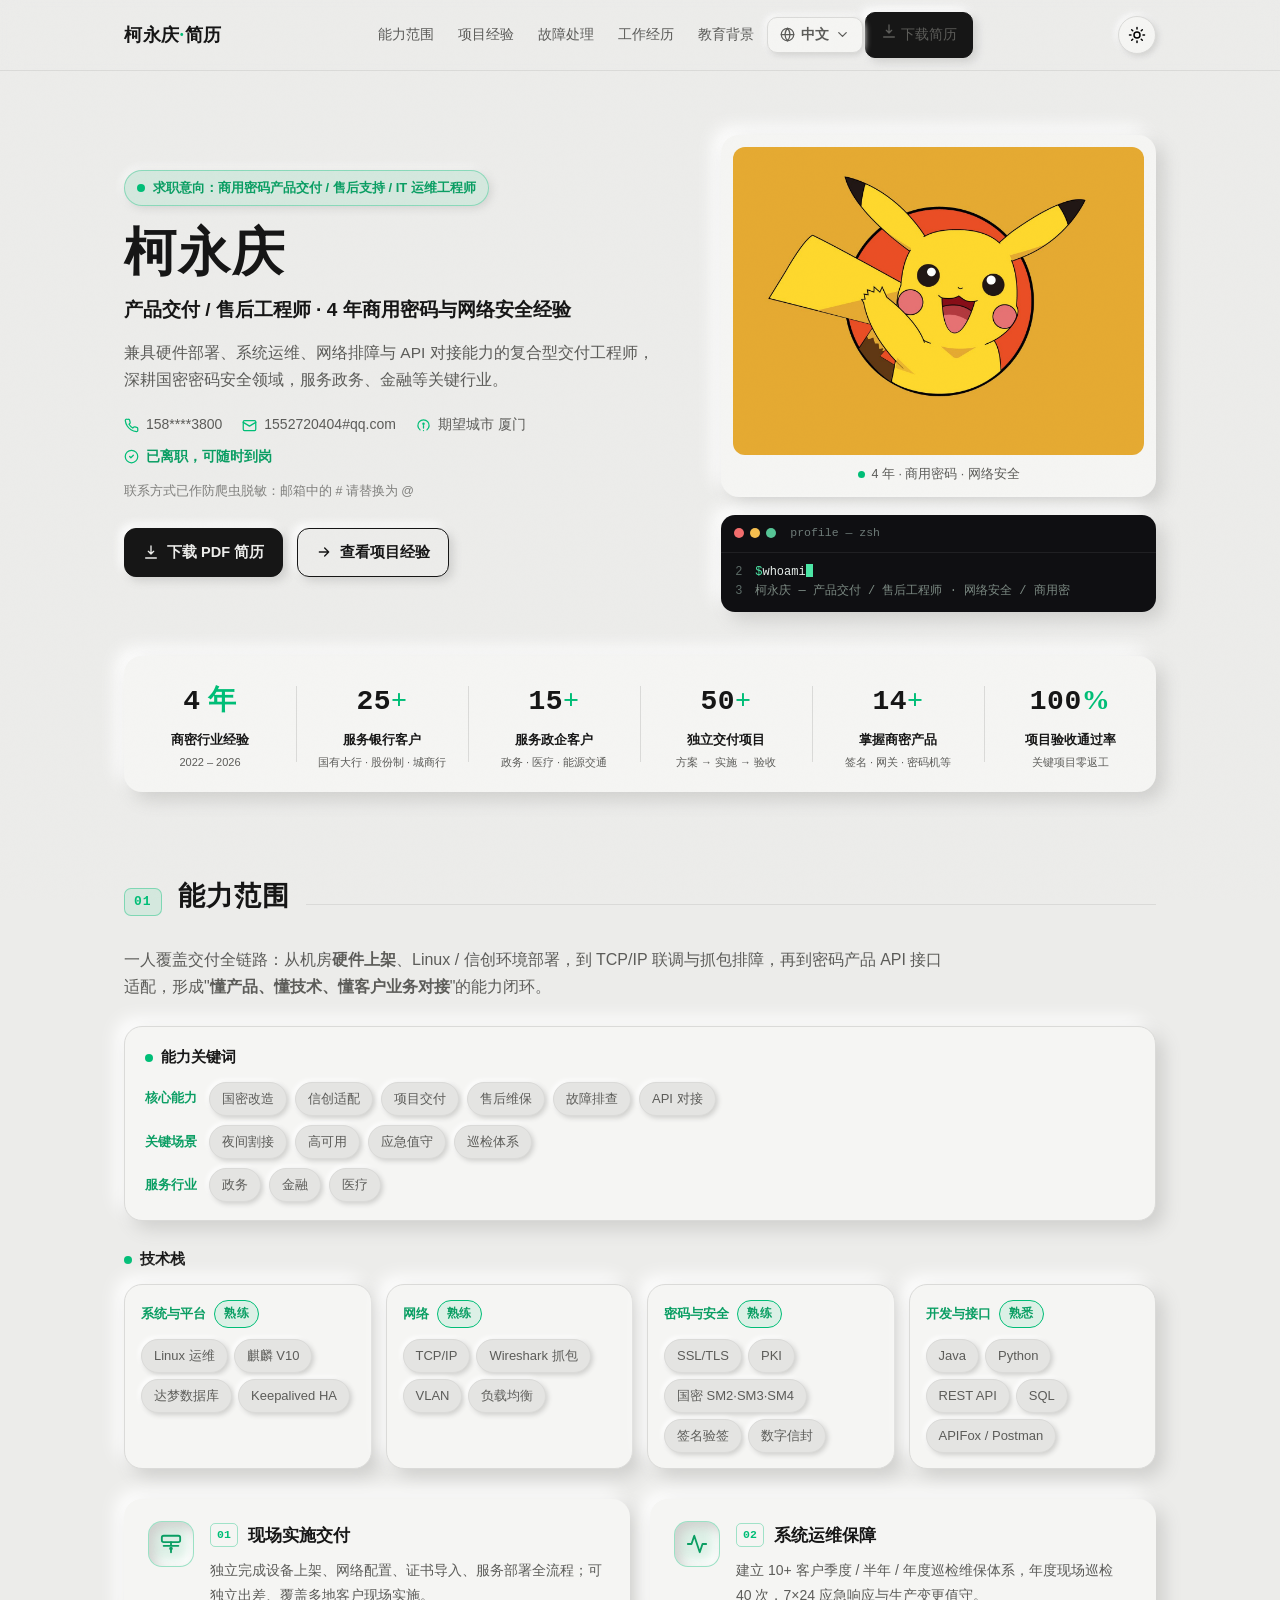
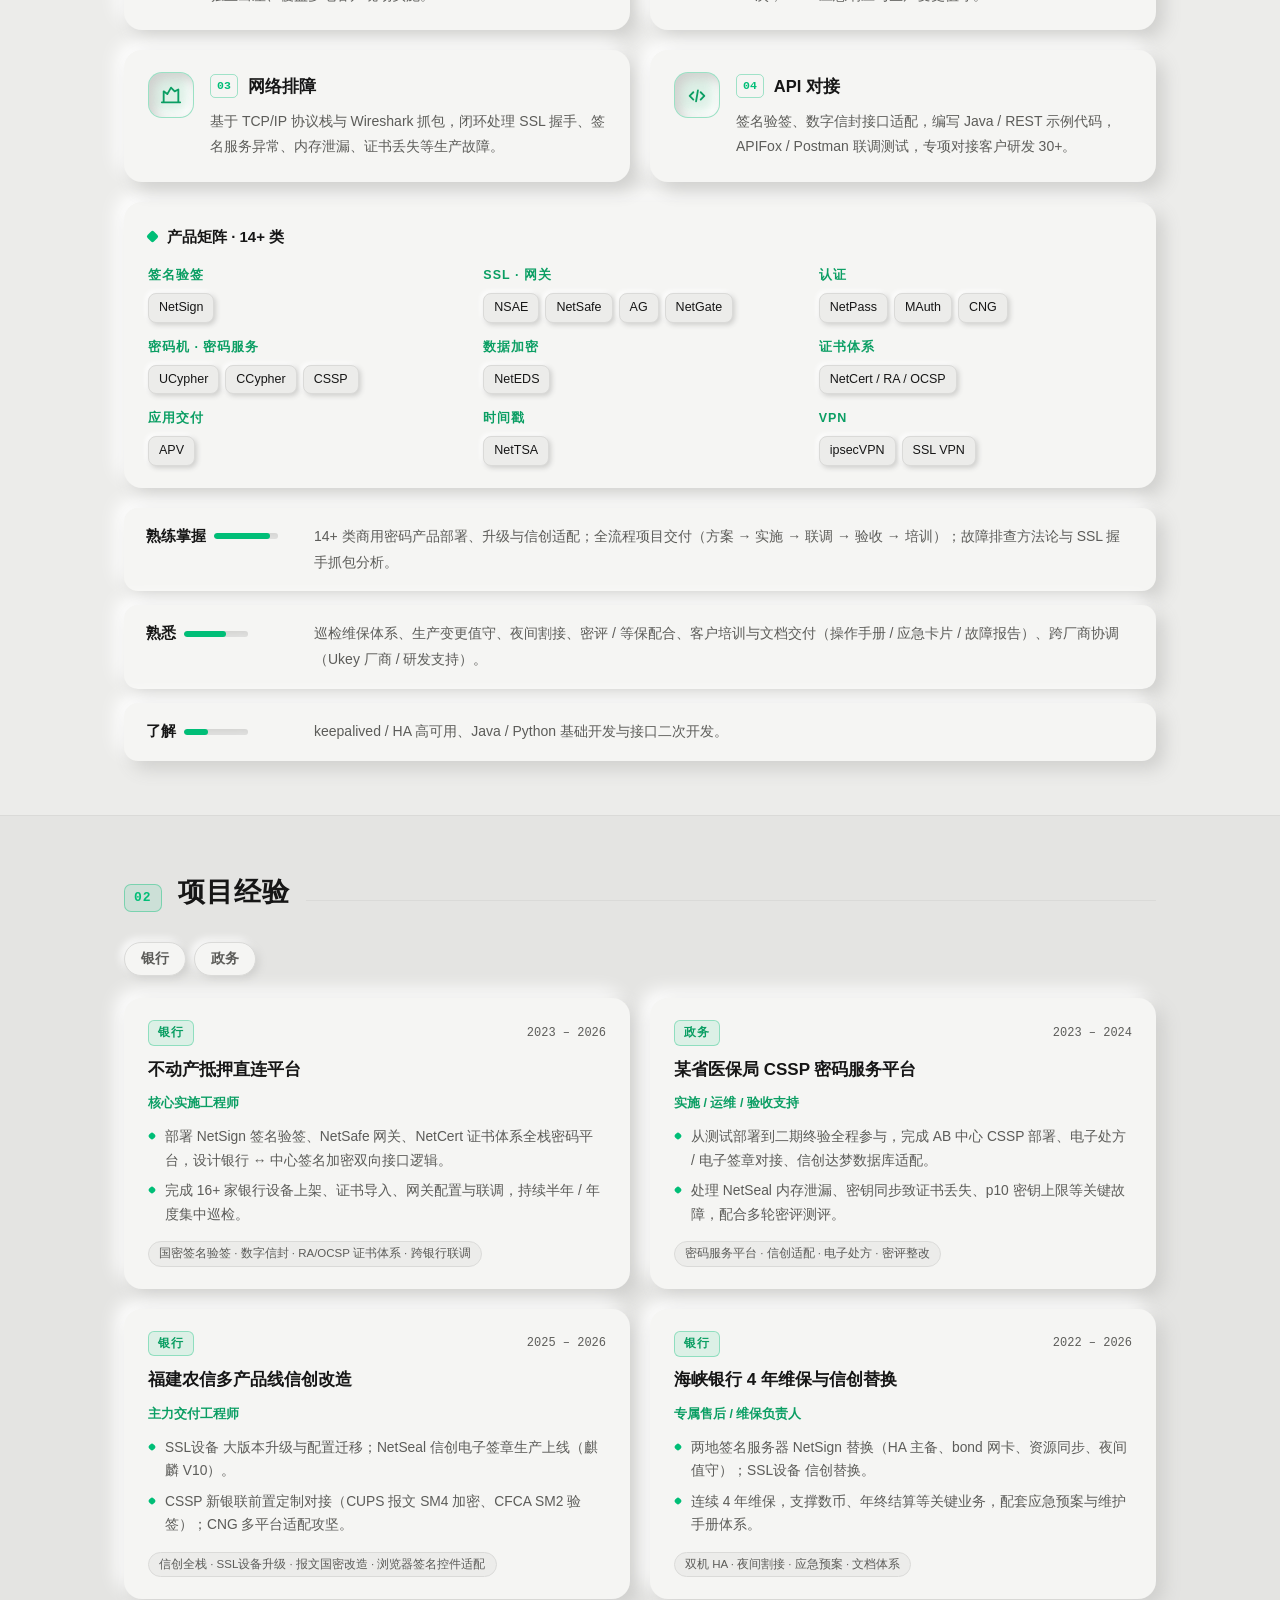
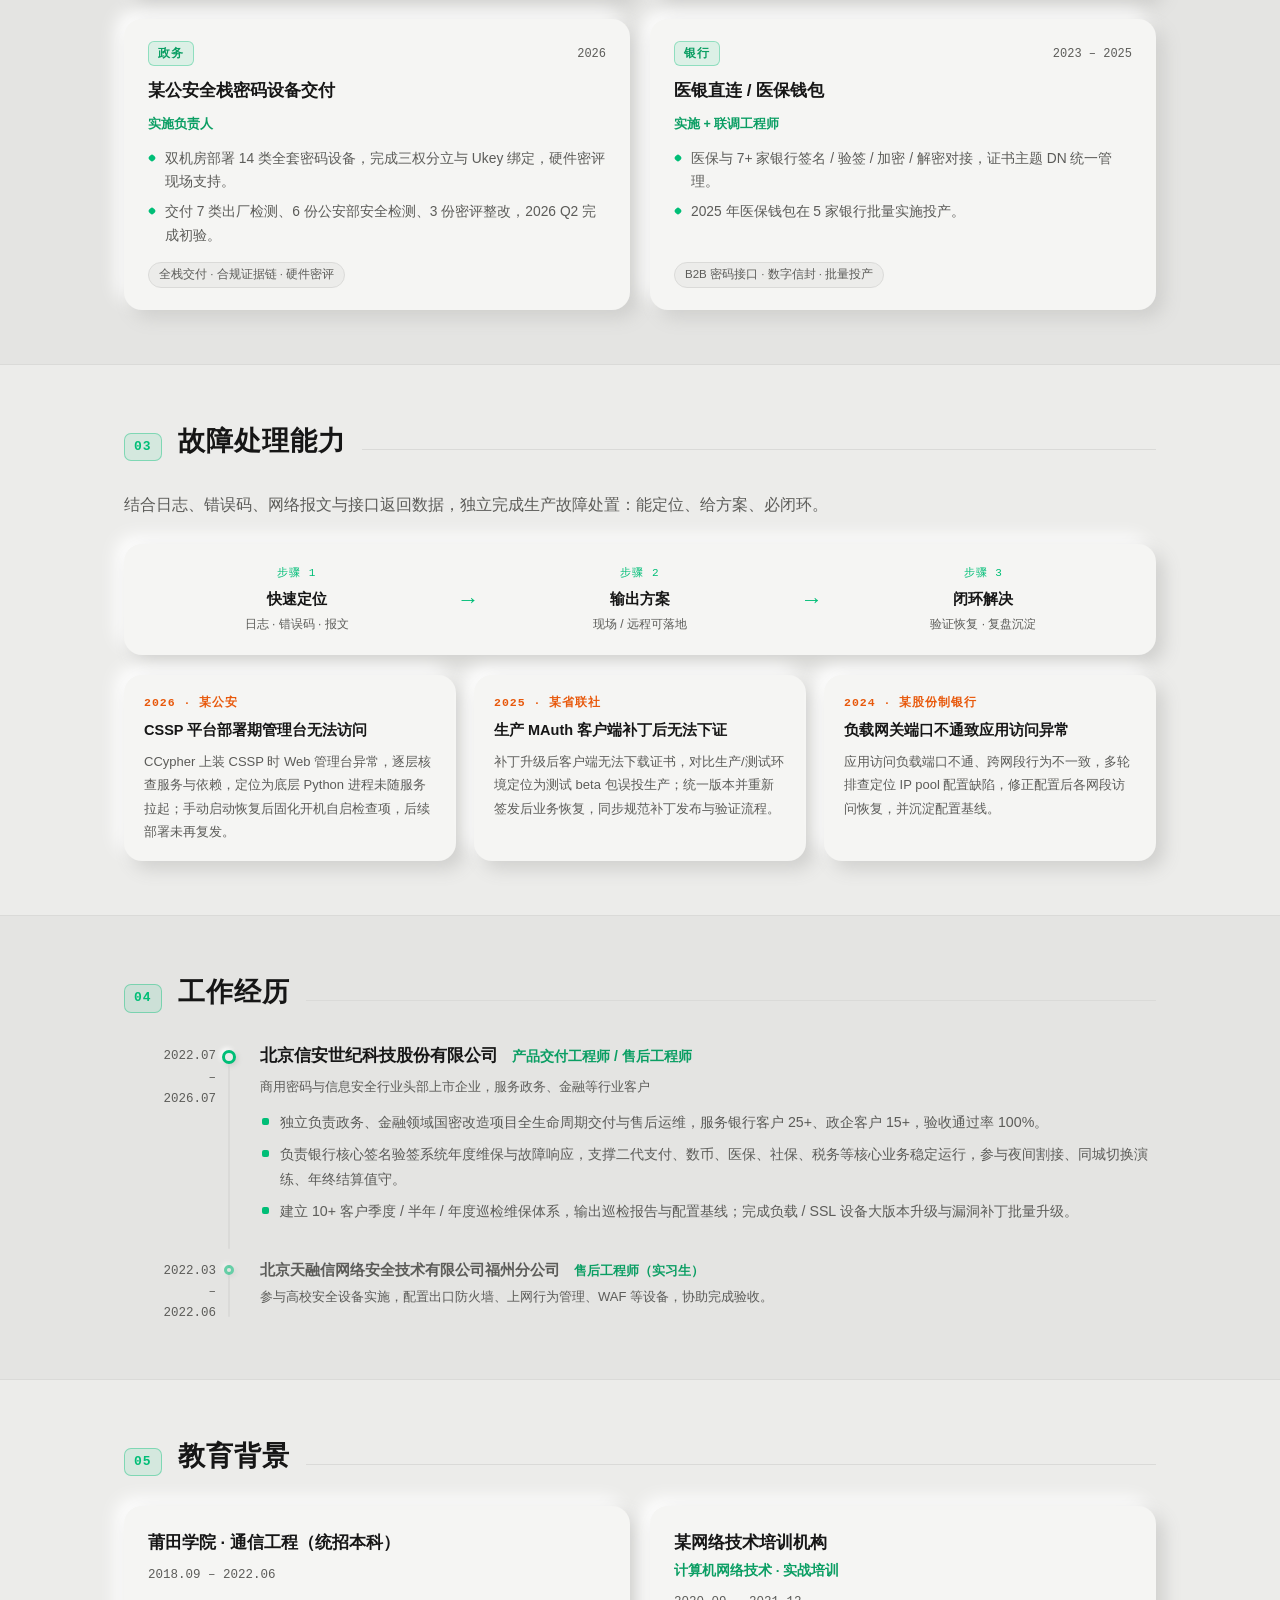
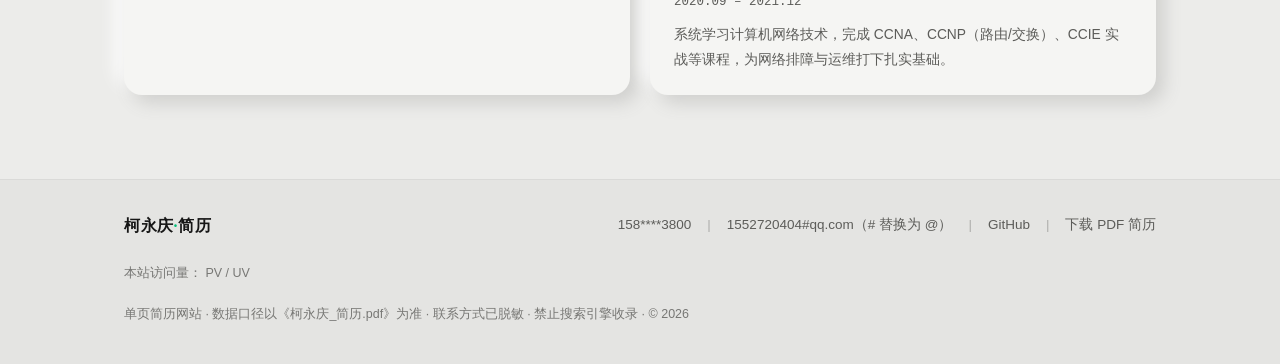
==== commit ae292cb4: "现场实施交付描述去城市列表：独立出差多地客户现场实施（三语同步）" ====
--- a/index.html
+++ b/index.html
@@ -187,7 +187,7 @@
         <div class="scene-ic"><svg viewBox="0 0 24 24" fill="none" stroke="currentColor" stroke-width="2" stroke-linecap="round" stroke-linejoin="round"><rect x="2" y="3" width="20" height="7" rx="2"/><path d="M12 10v4m0 0h8m-8 0H4m8 7v-3"/><circle cx="12" cy="17" r="1"/></svg></div>
         <div>
           <h3><span class="k" data-i18n="cap.s1.k">01</span><span data-i18n="cap.s1.t">现场实施交付</span></h3>
-          <p data-i18n="cap.s1.d">独立完成设备上架、网络配置、证书导入、服务部署全流程；独立出差厦门、宁德、海口、三亚、珠海等地实施。</p>
+          <p data-i18n="cap.s1.d">独立完成设备上架、网络配置、证书导入、服务部署全流程；可独立出差、覆盖多地客户现场实施。</p>
         </div>
       </div>
       <div class="scene-card reveal">
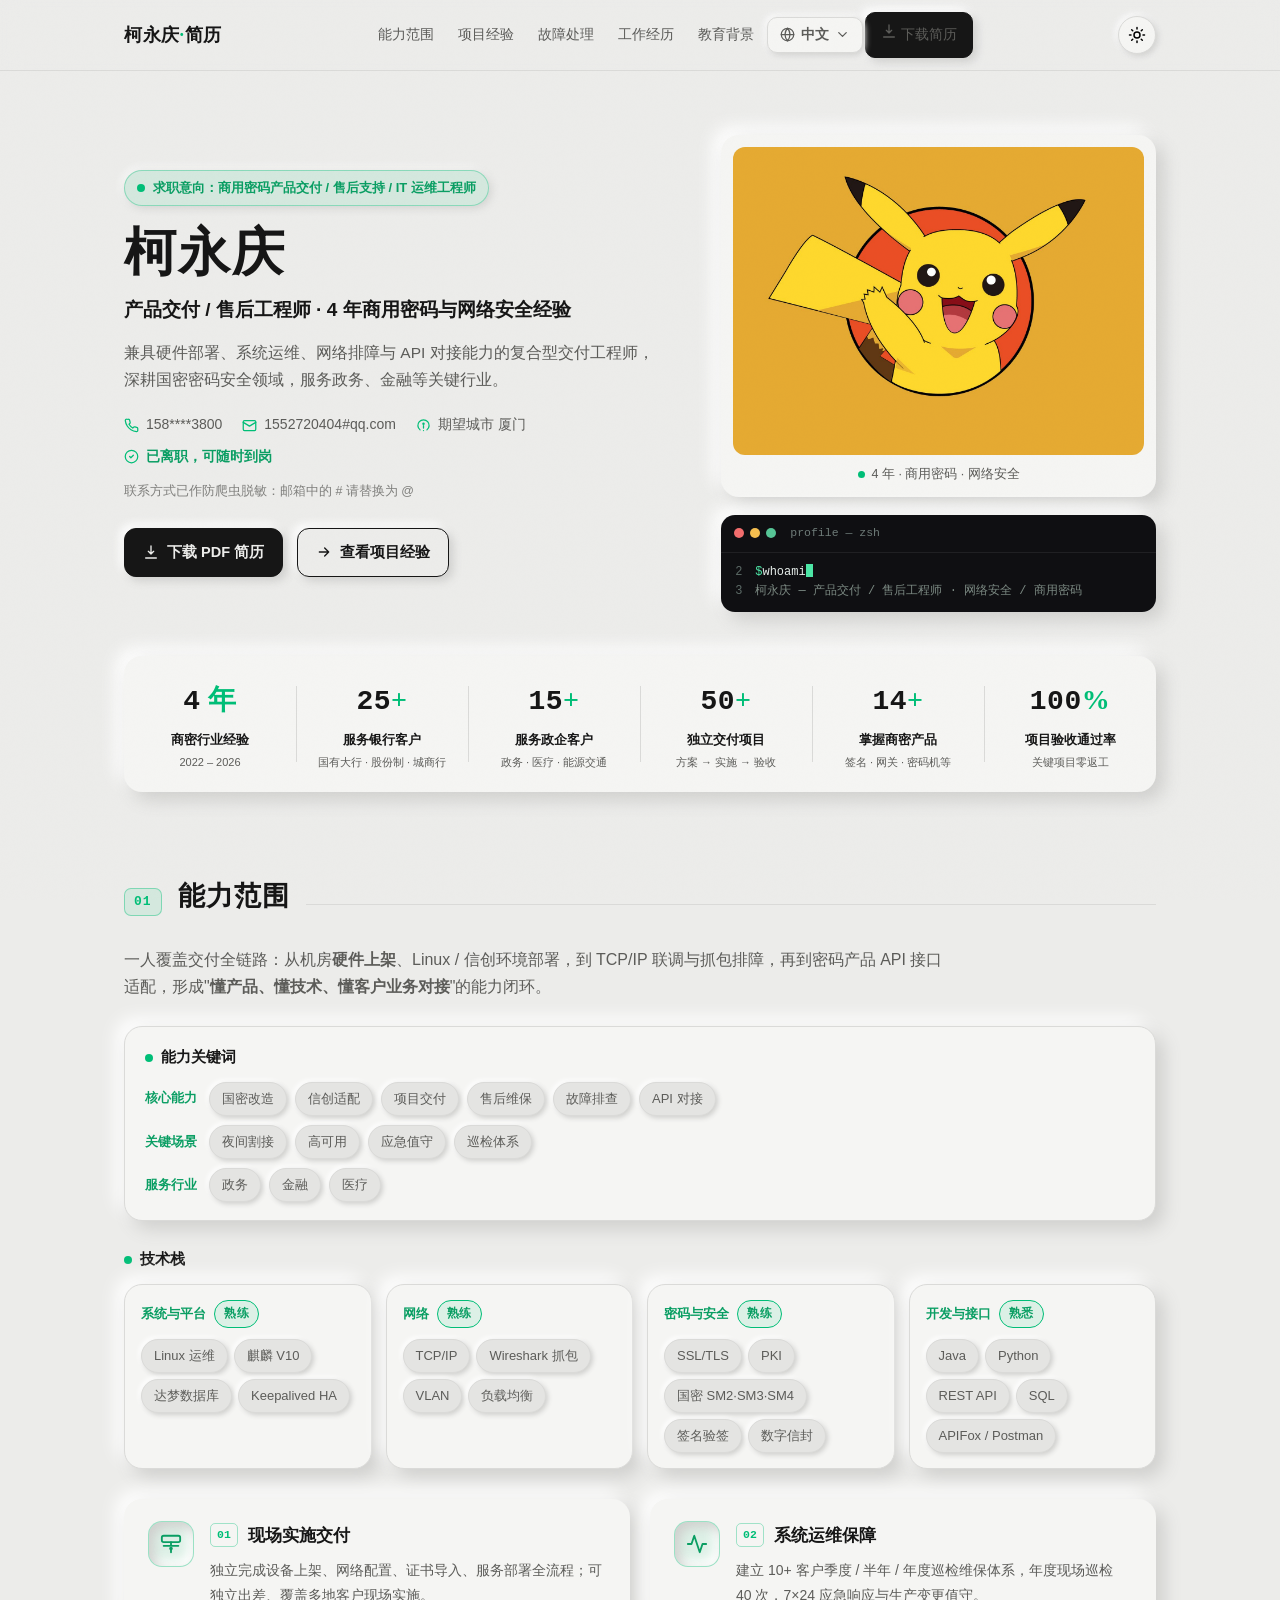
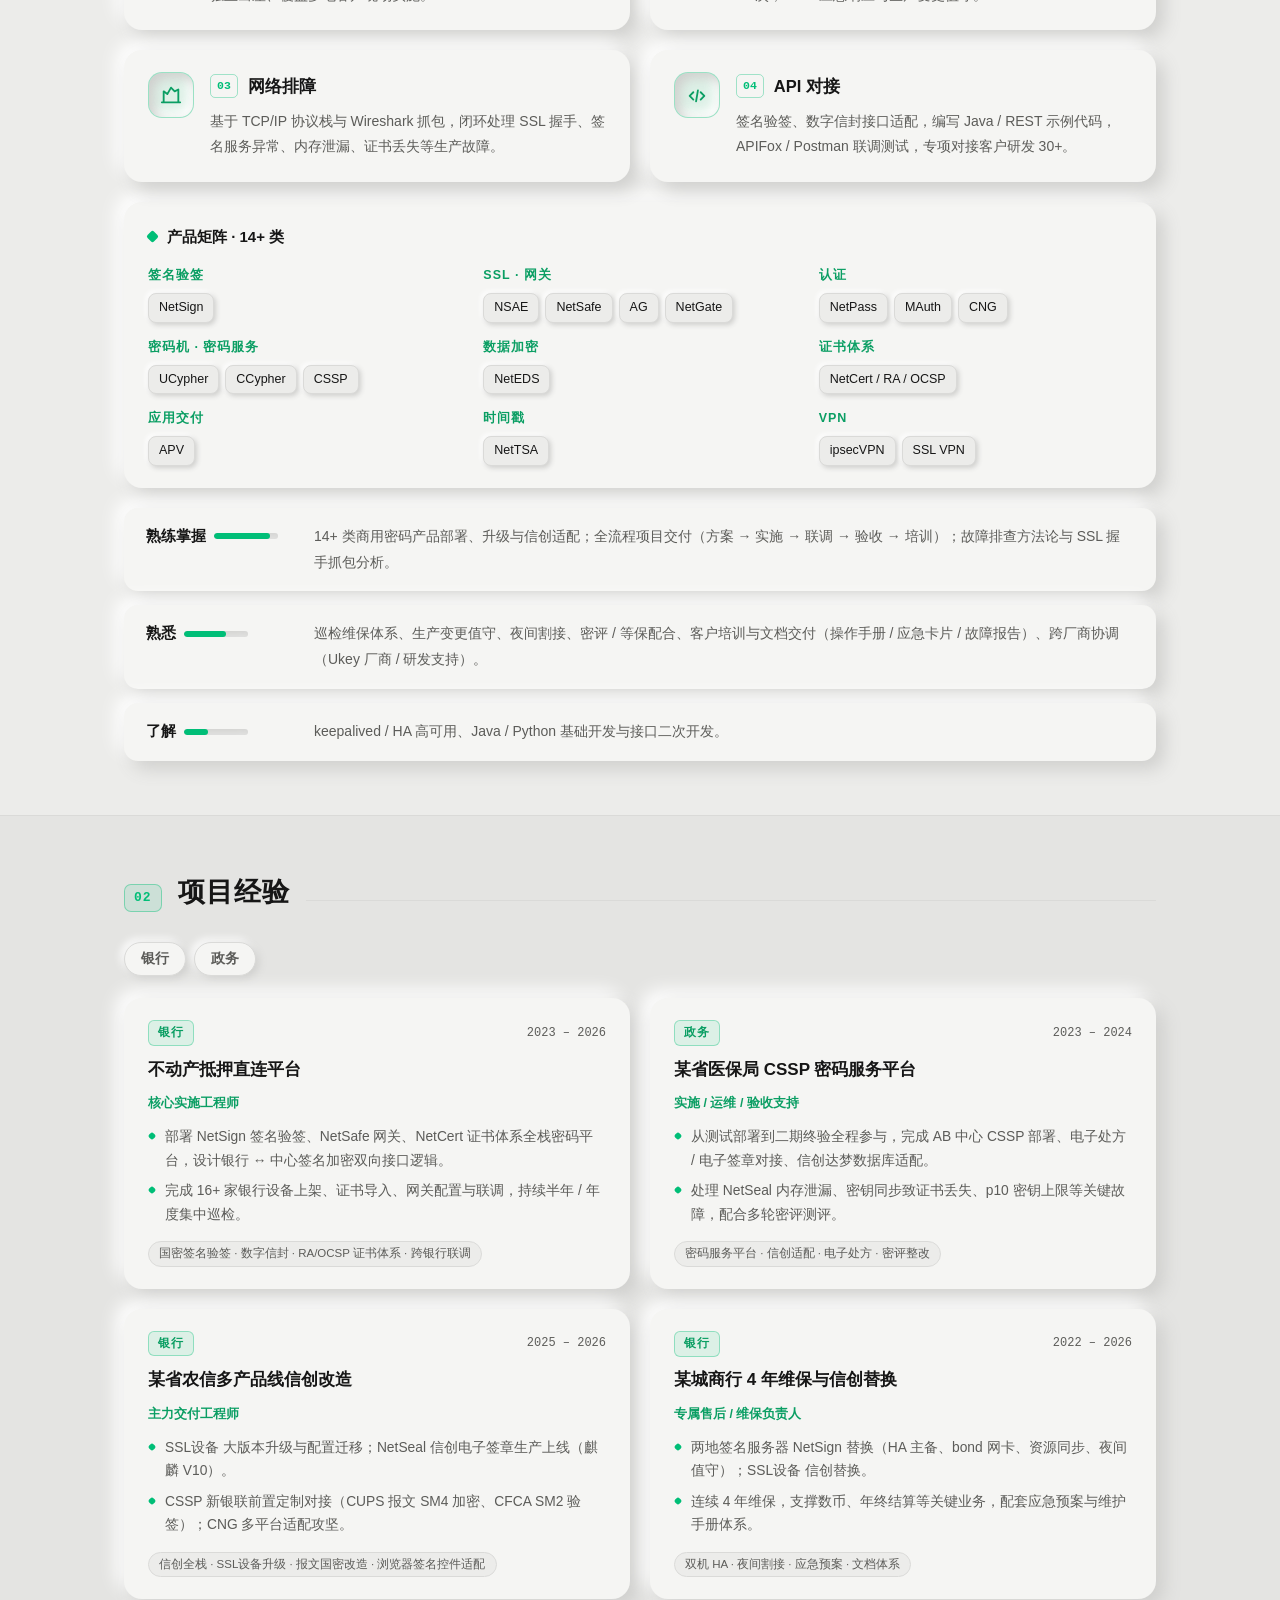
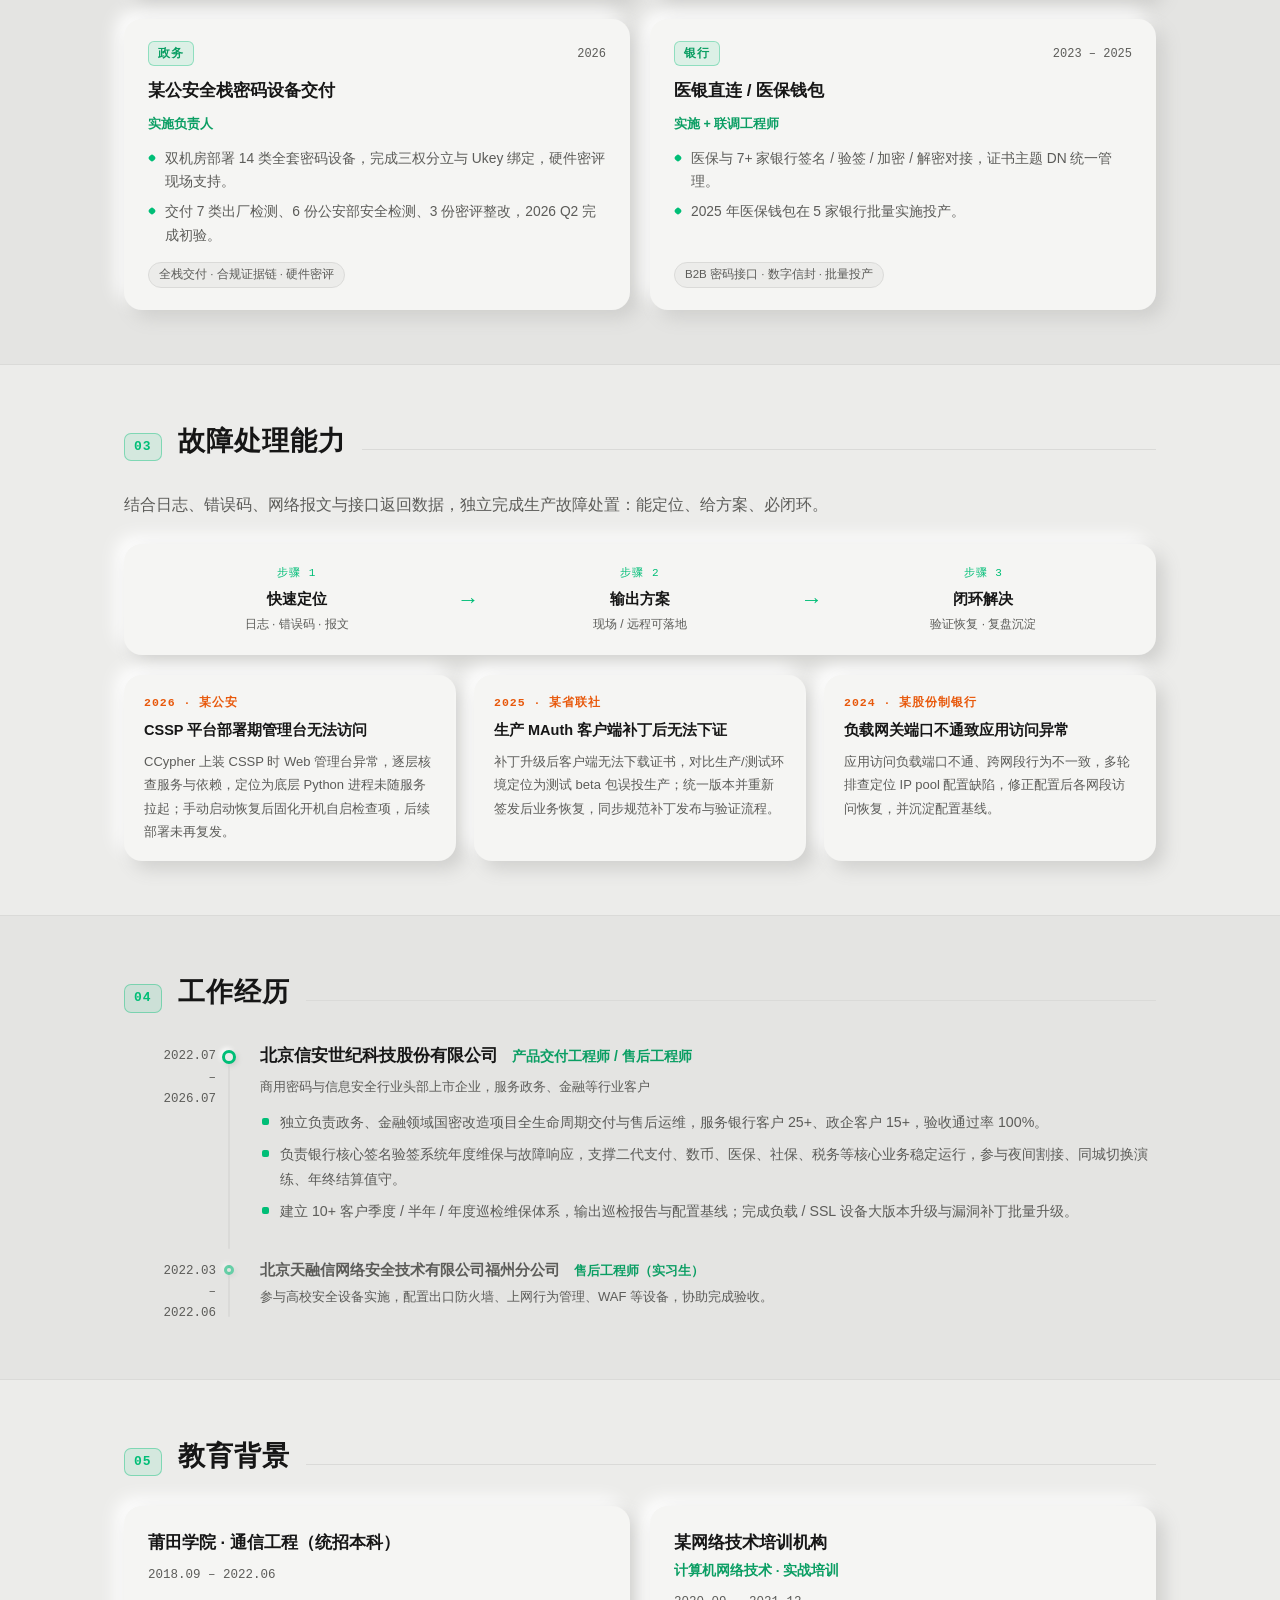
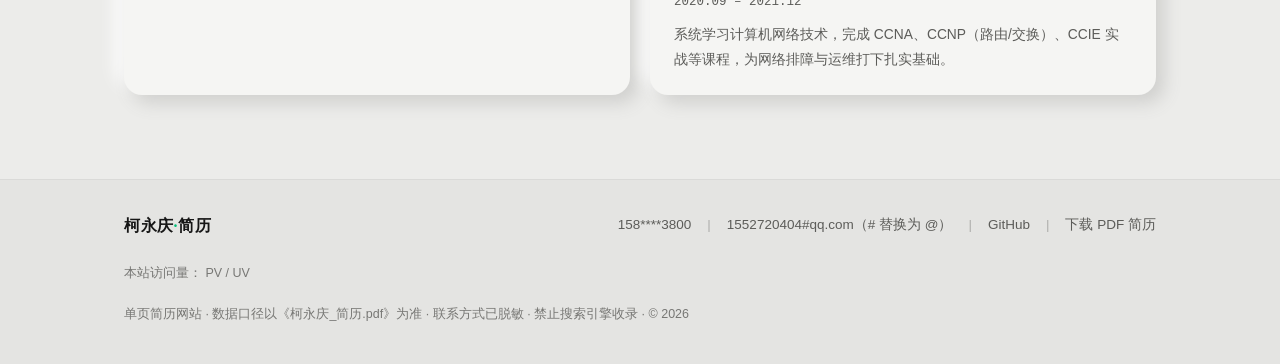
==== commit 8581e0d2: "客户名称全局脱敏：福建农信→某省农信、海峡银行→某城商行（三语同步）" ====
--- a/index.html
+++ b/index.html
@@ -283,7 +283,7 @@
 
       <article class="proj-card reveal" data-cat="bank">
         <div class="proj-top"><span class="proj-cat" data-i18n="proj.filter.bank">银行</span><span class="proj-year">2025 – 2026</span></div>
-        <h3 data-i18n="proj.p3.title">福建农信多产品线信创改造</h3>
+        <h3 data-i18n="proj.p3.title">某省农信多产品线信创改造</h3>
         <span class="proj-role" data-i18n="proj.p3.role">主力交付工程师</span>
         <ul>
           <li data-i18n="proj.p3.l1">SSL设备 大版本升级与配置迁移；NetSeal 信创电子签章生产上线（麒麟 V10）。</li>
@@ -294,7 +294,7 @@
 
       <article class="proj-card reveal" data-cat="bank">
         <div class="proj-top"><span class="proj-cat" data-i18n="proj.filter.bank">银行</span><span class="proj-year">2022 – 2026</span></div>
-        <h3 data-i18n="proj.p4.title">海峡银行 4 年维保与信创替换</h3>
+        <h3 data-i18n="proj.p4.title">某城商行 4 年维保与信创替换</h3>
         <span class="proj-role" data-i18n="proj.p4.role">专属售后 / 维保负责人</span>
         <ul>
           <li data-i18n="proj.p4.l1">两地签名服务器 NetSign 替换（HA 主备、bond 网卡、资源同步、夜间值守）；SSL设备 信创替换。</li>
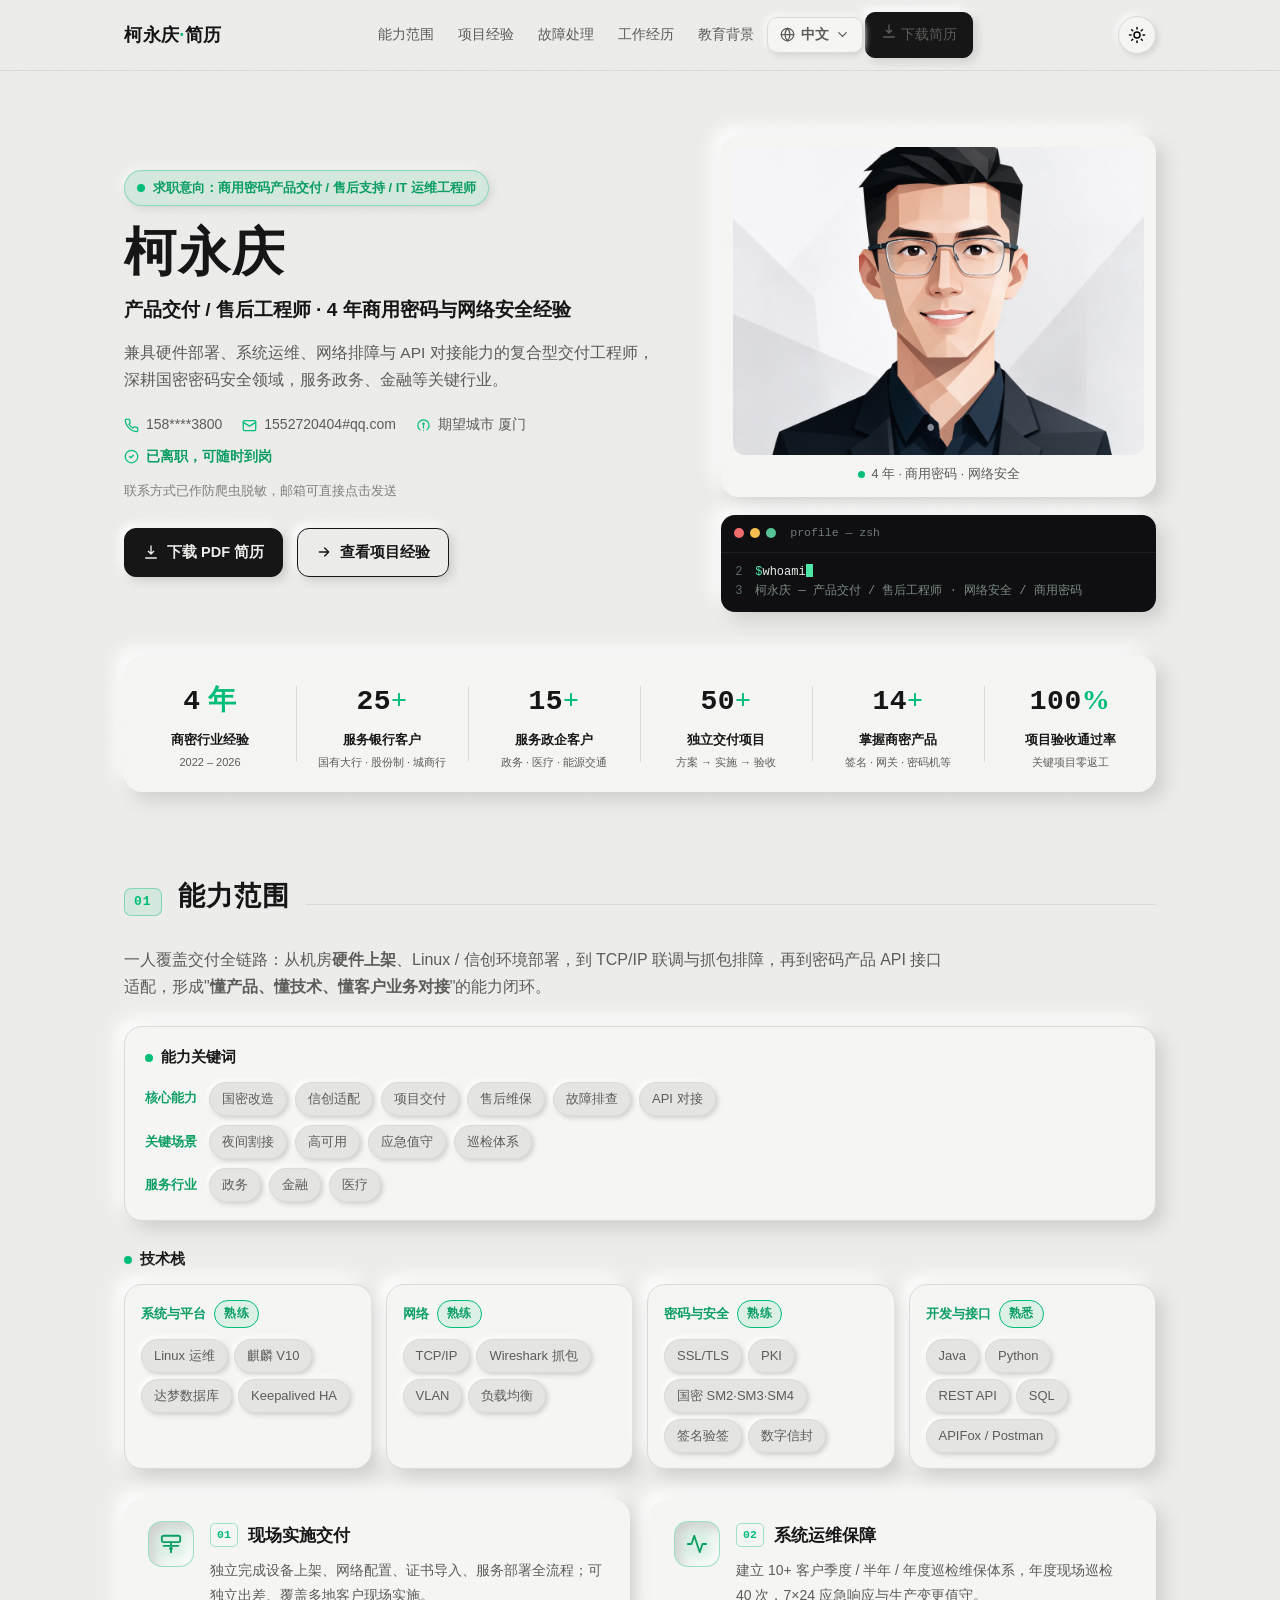
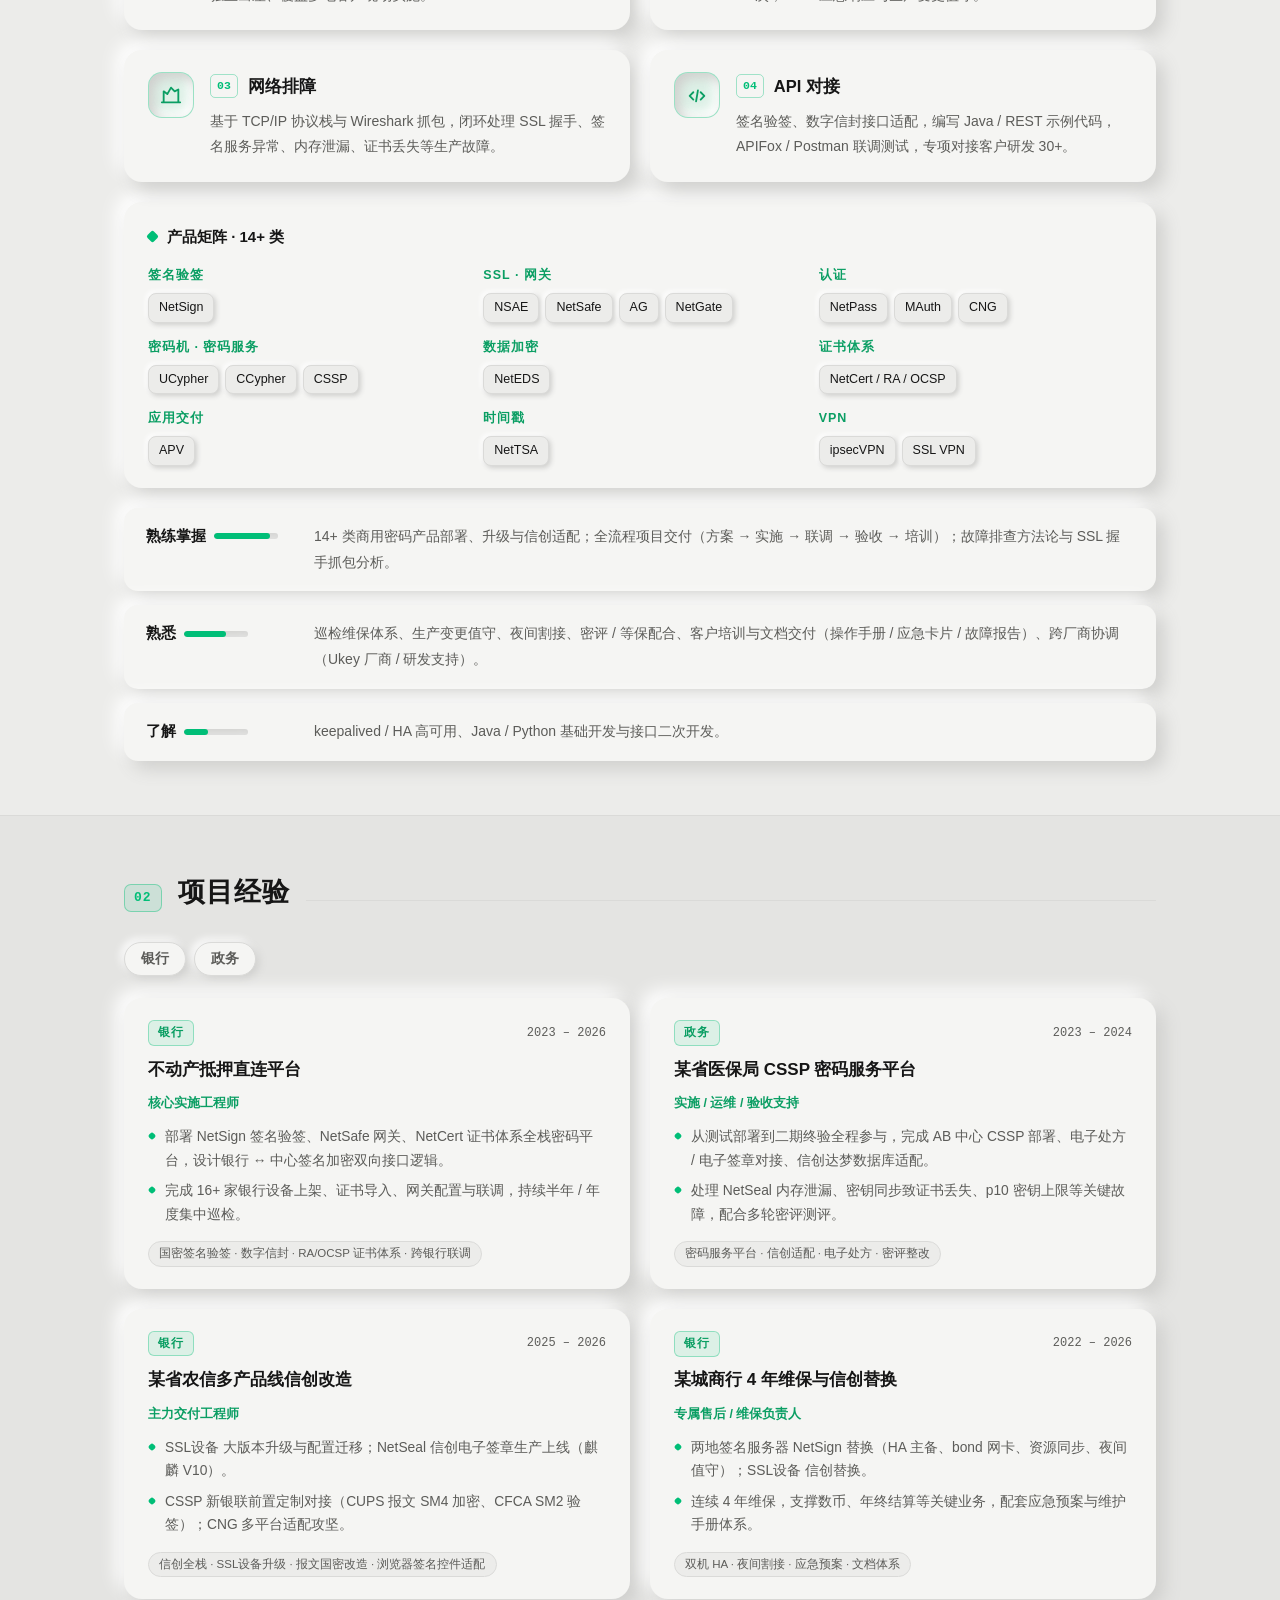
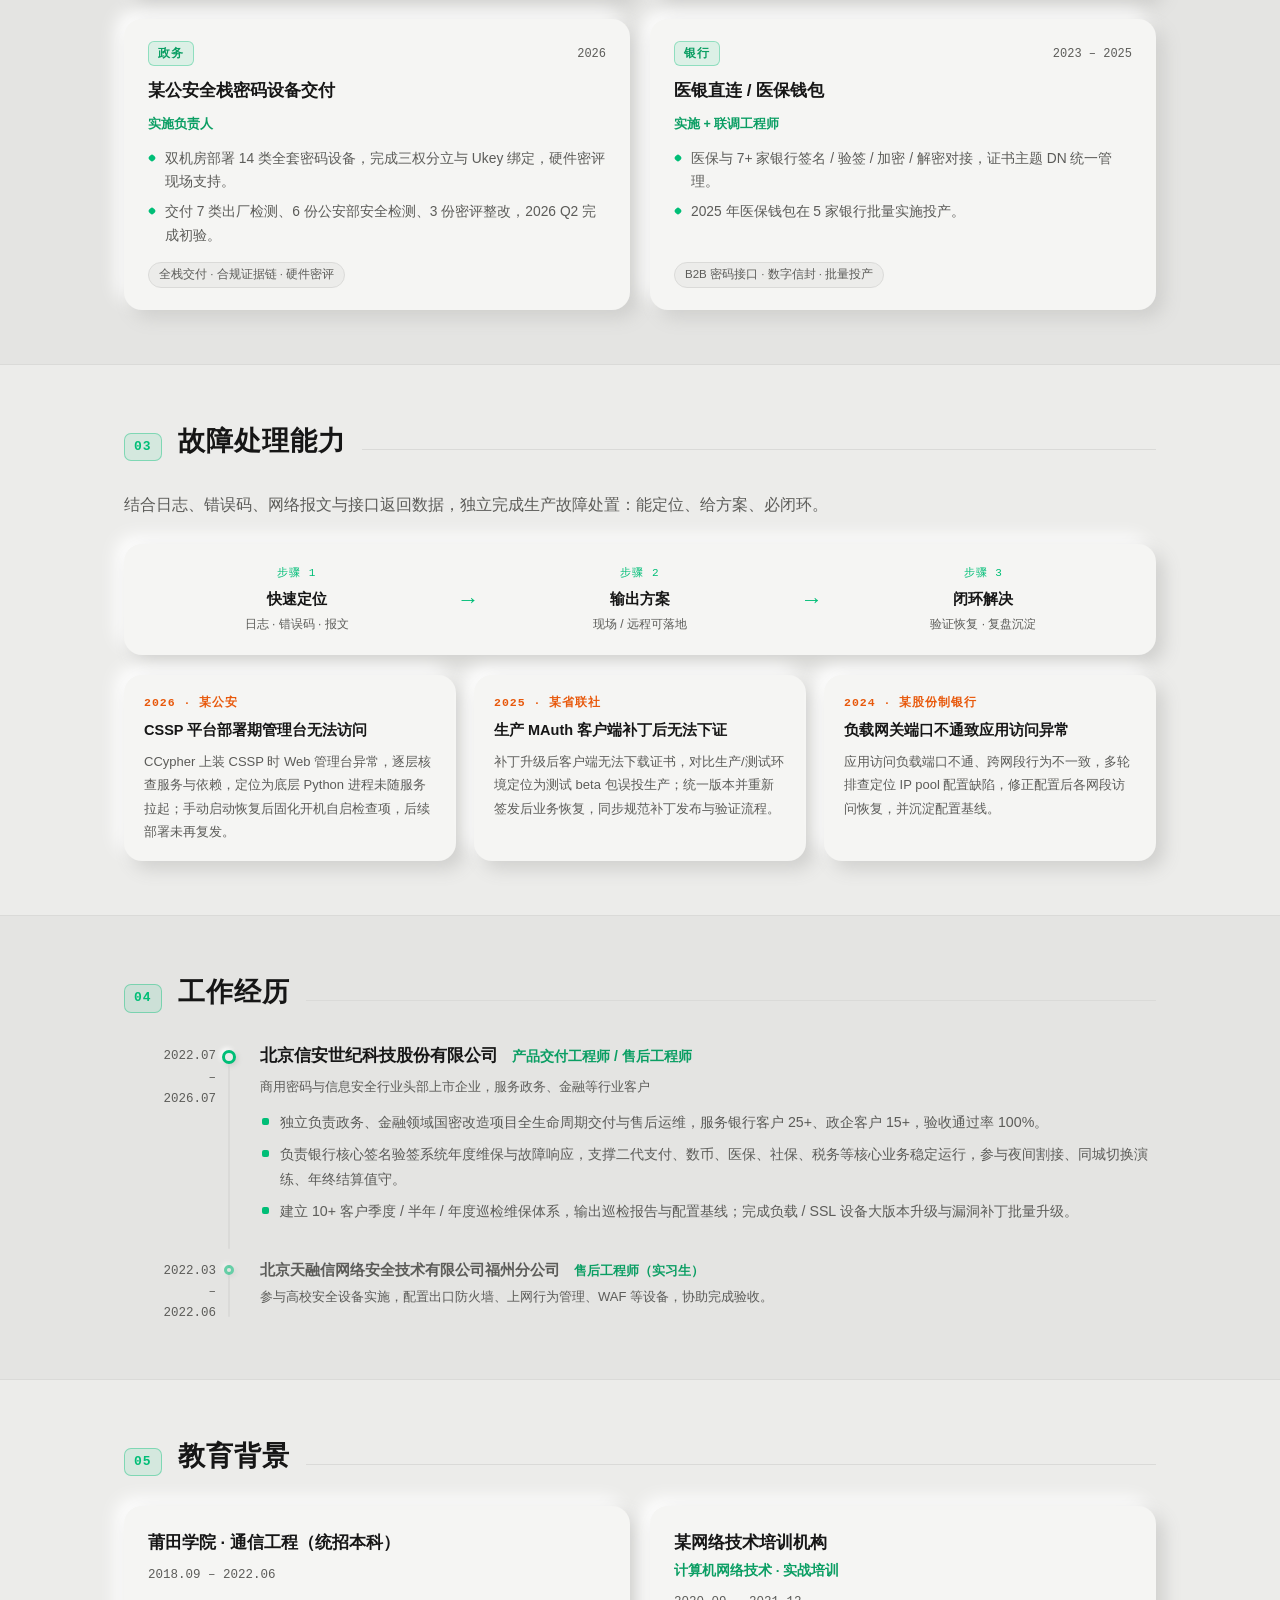
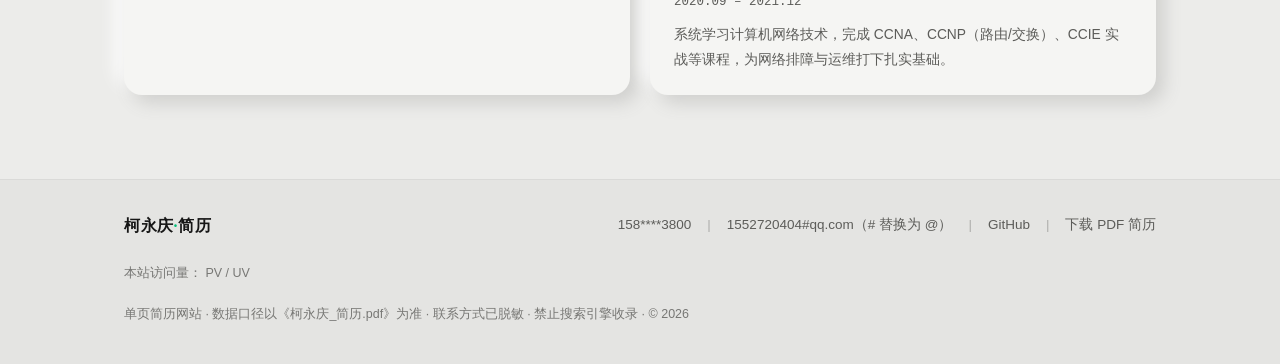
==== commit 292870a6: "邮箱改可点击mailto（防爬虫显示保留，JS动态href）；头像换几何化职业头像" ====
--- a/index.html
+++ b/index.html
@@ -66,11 +66,11 @@
         <p class="hero-tagline" data-i18n="hero.tagline">兼具硬件部署、系统运维、网络排障与 API 对接能力的复合型交付工程师，深耕国密密码安全领域，服务政务、金融等关键行业。</p>
         <div class="hero-meta">
           <span><svg viewBox="0 0 24 24" fill="none" stroke="currentColor" stroke-width="2" stroke-linecap="round" stroke-linejoin="round"><path d="M22 16.9v3a2 2 0 0 1-2.2 2 19.8 19.8 0 0 1-8.6-3.1 19.5 19.5 0 0 1-6-6A19.8 19.8 0 0 1 2.1 4.2 2 2 0 0 1 4.1 2h3a2 2 0 0 1 2 1.7c.1 1 .4 2 .7 2.9a2 2 0 0 1-.5 2.1L8 10a16 16 0 0 0 6 6l1.3-1.3a2 2 0 0 1 2.1-.5c.9.3 1.9.6 2.9.7a2 2 0 0 1 1.7 2z"/></svg>158****3800</span>
-          <span><svg viewBox="0 0 24 24" fill="none" stroke="currentColor" stroke-width="2" stroke-linecap="round" stroke-linejoin="round"><rect x="2" y="4" width="20" height="16" rx="2"/><path d="m22 7-10 6L2 7"/></svg>1552720404#qq.com</span>
+          <a class="mail-link" data-mail="1552720404@qq.com" title="点击发送邮件"><svg viewBox="0 0 24 24" fill="none" stroke="currentColor" stroke-width="2" stroke-linecap="round" stroke-linejoin="round"><rect x="2" y="4" width="20" height="16" rx="2"/><path d="m22 7-10 6L2 7"/></svg>1552720404#qq.com</a>
           <span><svg viewBox="0 0 24 24" fill="none" stroke="currentColor" stroke-width="2" stroke-linecap="round" stroke-linejoin="round"><path d="M17.5 19a9 9 0 1 0-11 0"/><circle cx="12" cy="9" r="1"/><path d="M12 12v4m0 4h0"/></svg><span data-i18n="hero.meta.city">期望城市 厦门</span></span>
           <span class="status"><svg viewBox="0 0 24 24" fill="none" stroke="currentColor" stroke-width="2" stroke-linecap="round" stroke-linejoin="round"><circle cx="12" cy="12" r="10"/><path d="m9 12 2 2 4-4"/></svg><span data-i18n="hero.meta.status">已离职，可随时到岗</span></span>
         </div>
-        <p class="hero-hint" data-i18n="hero.hint">联系方式已作防爬虫脱敏：邮箱中的 # 请替换为 @</p>
+        <p class="hero-hint" data-i18n="hero.hint">联系方式已作防爬虫脱敏，邮箱可直接点击发送</p>
         <div class="hero-cta">
           <a class="btn" href="./assets/柯永庆_简历.pdf" download="柯永庆_简历.pdf" target="_blank" rel="noopener">
             <svg viewBox="0 0 24 24" fill="none" stroke="currentColor" stroke-width="2" stroke-linecap="round" stroke-linejoin="round" aria-hidden="true"><path d="M12 3v12m0 0l-4-4m4 4l4-4M4 21h16"/></svg>
@@ -436,7 +436,7 @@
     <div class="footer-links">
       <span>158****3800</span>
       <span class="sep">|</span>
-      <span>1552720404#qq.com（<span data-i18n="footer.emailHint"># 替换为 @</span>）</span>
+      <a class="mail-link" data-mail="1552720404@qq.com" title="点击发送邮件">1552720404#qq.com（<span data-i18n="footer.emailHint"># 替换为 @</span>）</a>
       <span class="sep">|</span>
       <a href="https://github.com/yongqing971" target="_blank" rel="noopener">GitHub</a>
       <span class="sep">|</span>
--- a/assets/css/style.css
+++ b/assets/css/style.css
@@ -182,6 +182,10 @@
 .hero-meta{margin-top:20px;display:flex;flex-wrap:wrap;gap:8px 20px;font-size:14px;color:var(--ink-2);}
 .hero-meta span{display:inline-flex;align-items:center;gap:7px;}
 .hero-meta svg{width:15px;height:15px;stroke:var(--accent);flex:none;}
+.hero-meta a.mail-link{display:inline-flex;align-items:center;gap:7px;color:inherit;text-decoration:none;cursor:pointer;}
+.hero-meta a.mail-link:hover{color:var(--accent-ink);}
+.footer-links a.mail-link{color:inherit;text-decoration:none;}
+.footer-links a.mail-link:hover{color:var(--accent-ink);text-decoration:underline;}
 .hero-meta .status{color:var(--accent-ink);font-weight:600;}
 .hero-hint{margin-top:12px;font-size:12.5px;color:var(--ink-2);opacity:.75;}
 .hero-cta{display:flex;flex-wrap:wrap;gap:14px;margin-top:26px;}
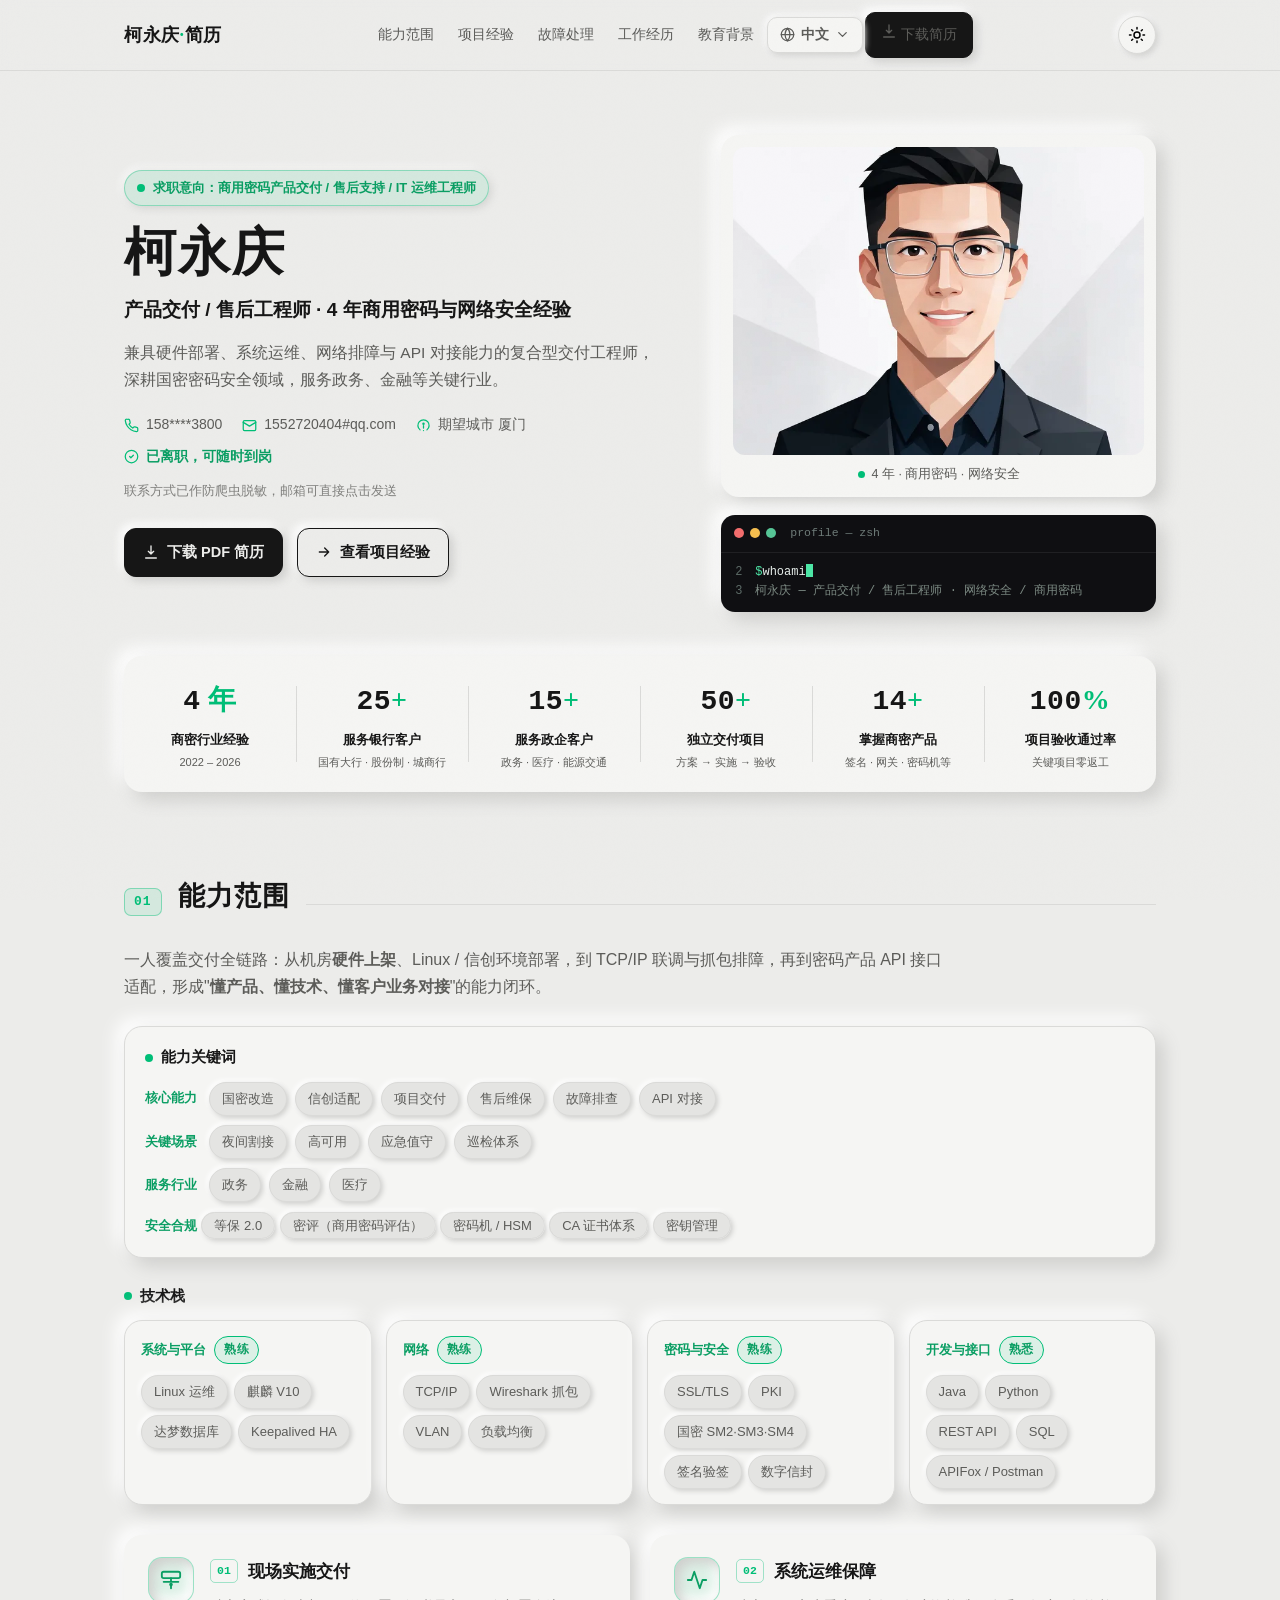
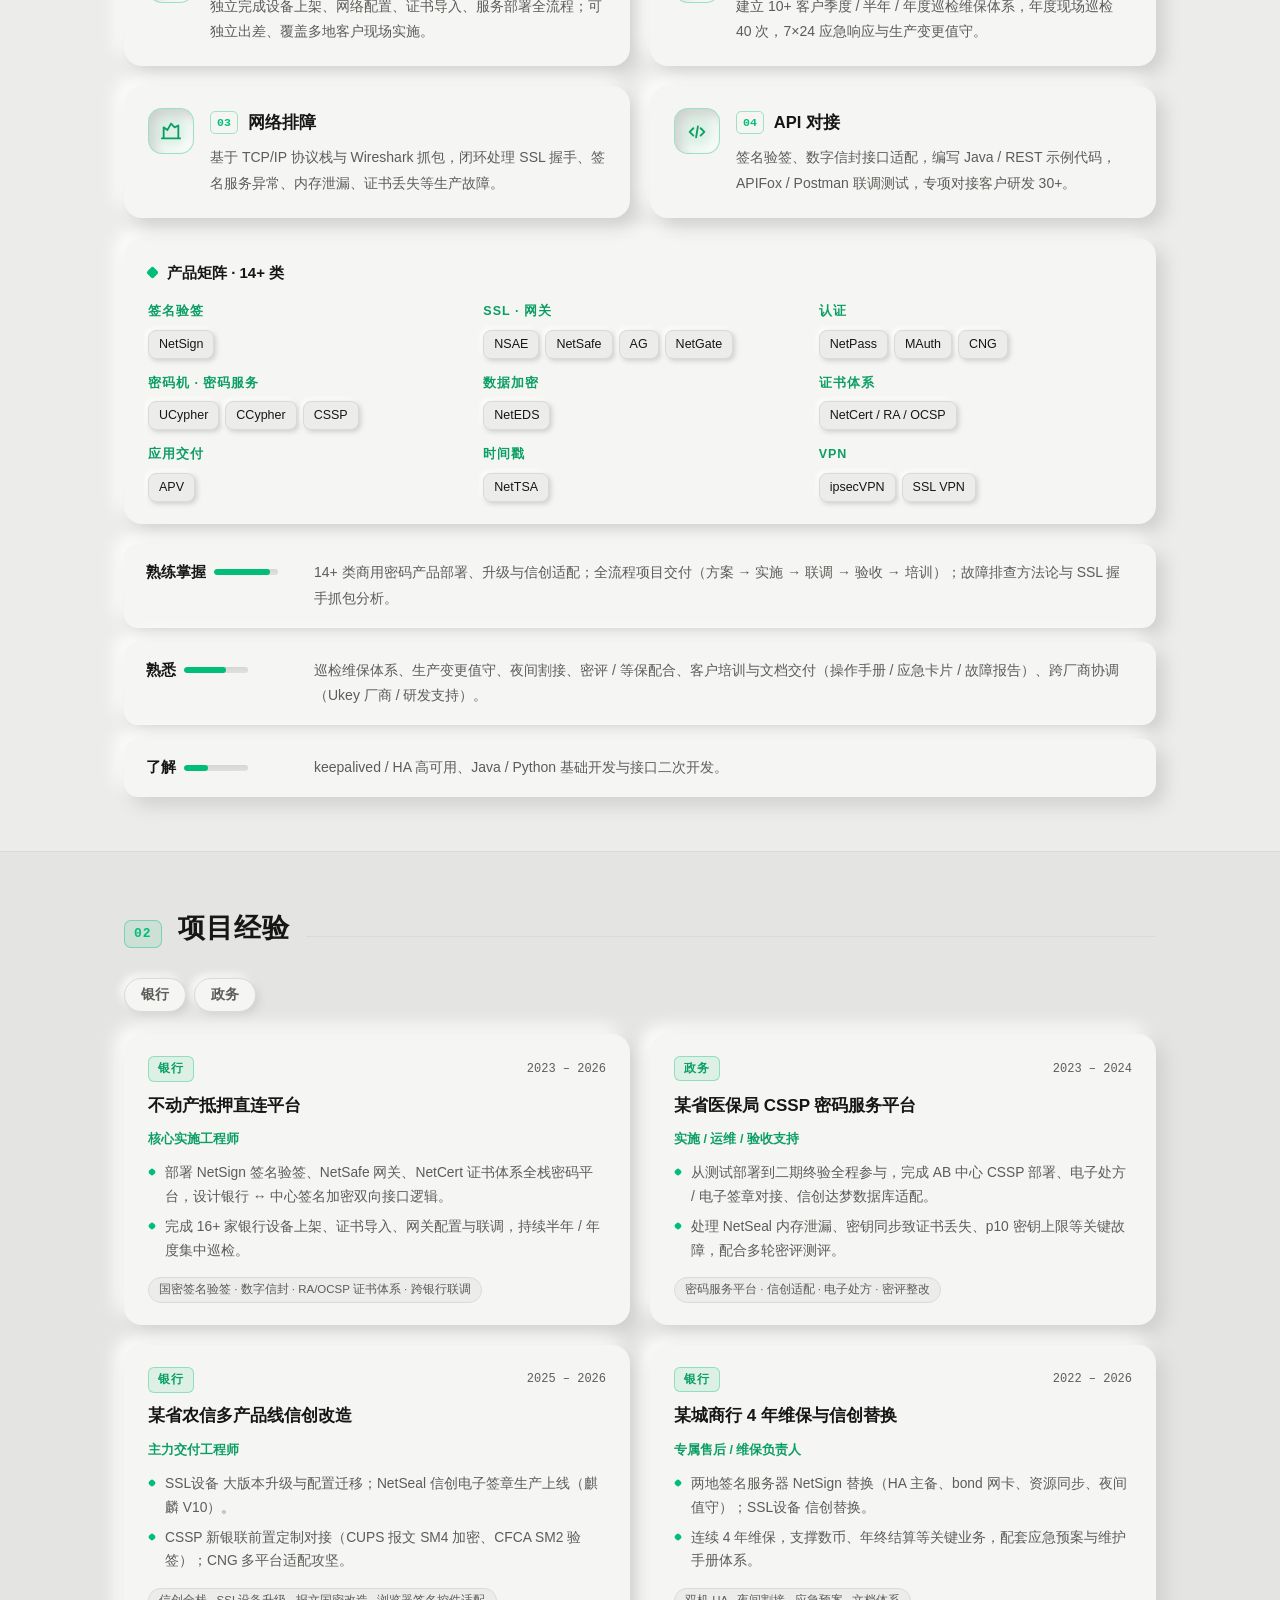
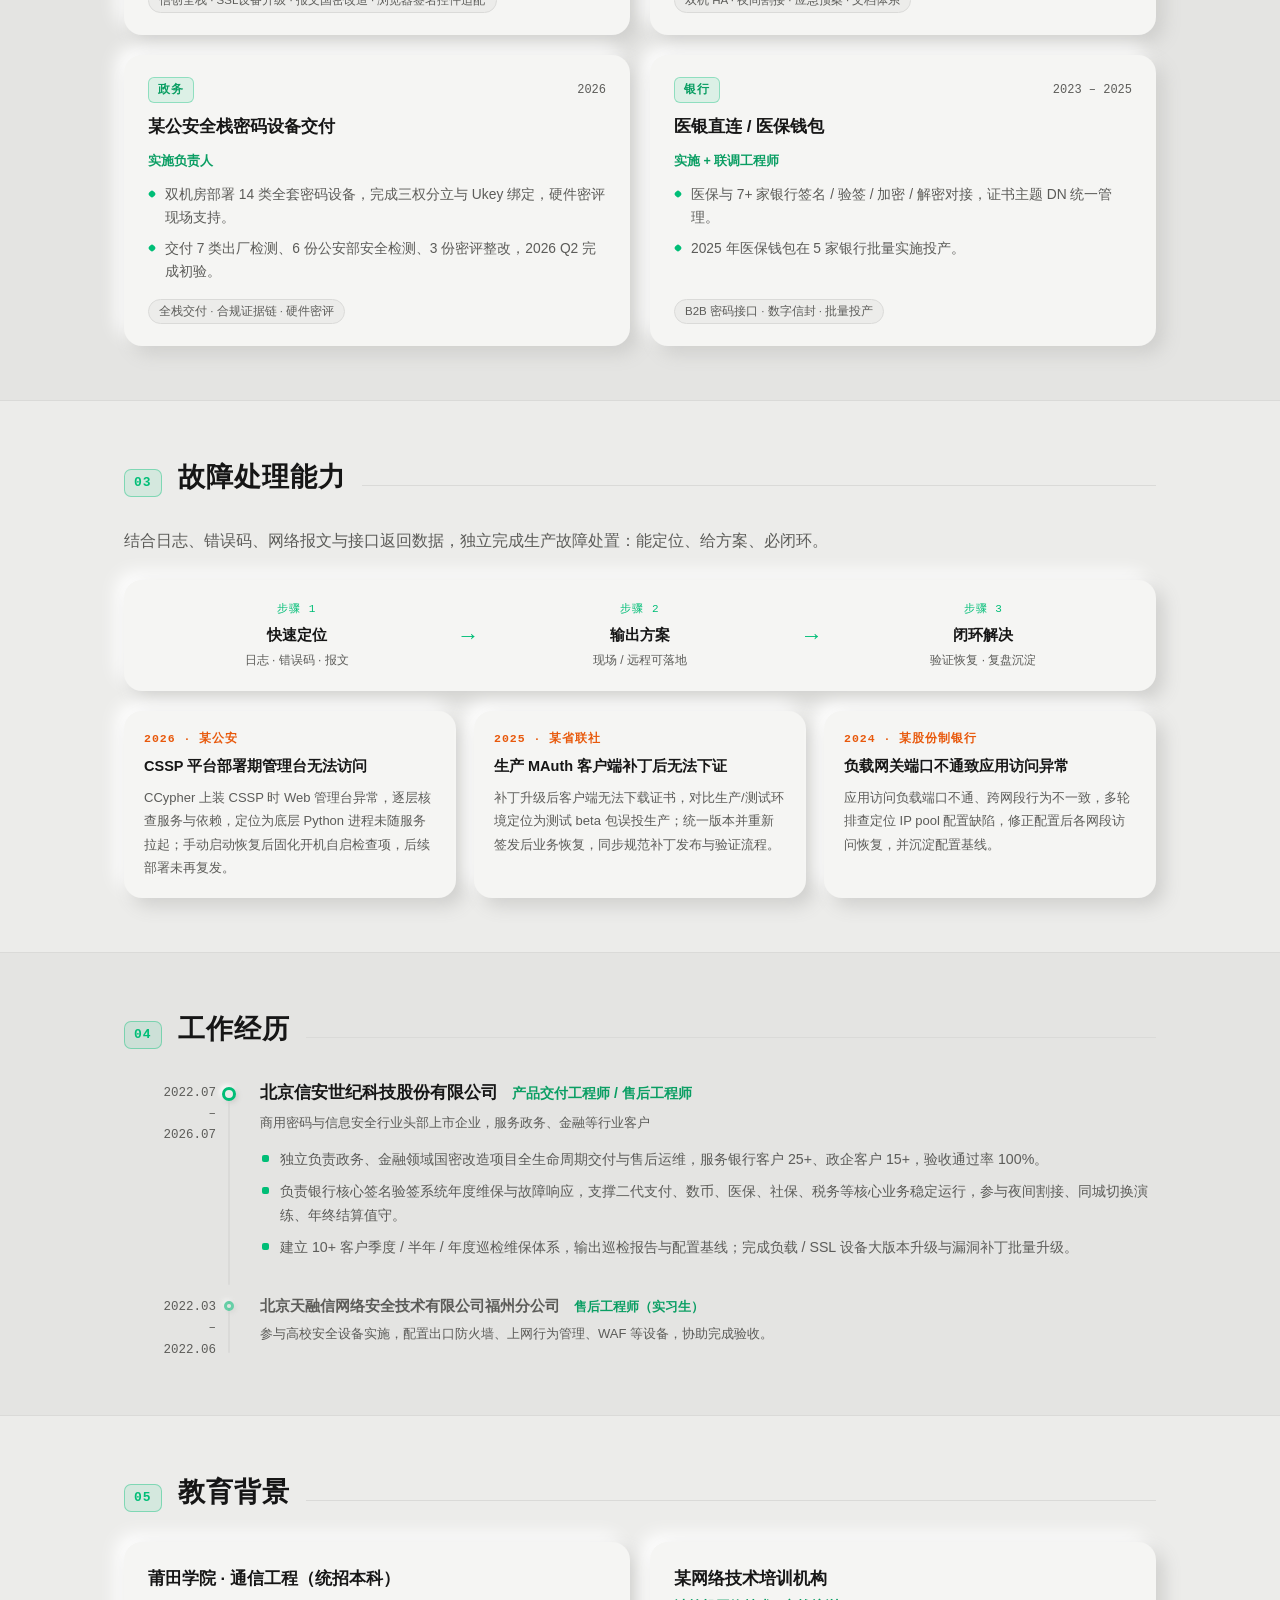
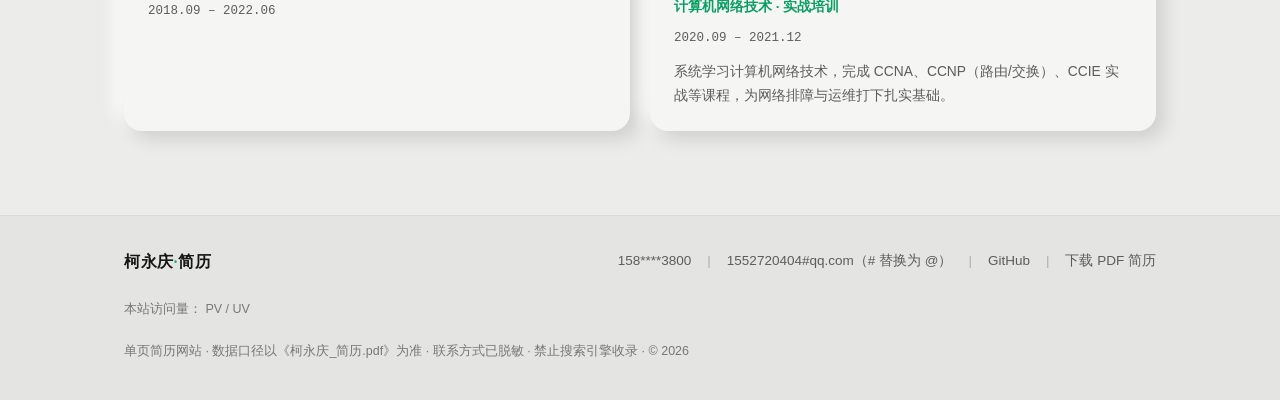
==== commit 9ee1546c: "补交：关键词安全合规组、OpenGraph/Twitter标签、680px WebP头像（修正上次遗漏）" ====
--- a/index.html
+++ b/index.html
@@ -8,11 +8,18 @@
 <!-- Open Graph -->
 <meta property="og:title" content="柯永庆 · 商用密码产品交付 / 售后工程师">
 <meta property="og:description" content="柯永庆个人简历网站：4 年商用密码与网络安全行业产品交付与售后经验，服务银行客户 25+、政企客户 15+，擅长项目交付与复杂故障排查。">
-<meta property="og:type" content="website">
+<meta property="og:type" content="profile">
 <meta property="og:url" content="https://keyongqing.tech/">
-<meta property="og:image" content="https://keyongqing.tech/assets/avatar.jpg">
+<meta property="og:site_name" content="柯永庆 · 个人简历">
+<meta property="og:image" content="https://keyongqing.tech/assets/avatar.webp">
+<meta property="og:image:width" content="680">
+<meta property="og:image:height" content="680">
+<meta property="og:image:alt" content="柯永庆 · 商用密码产品交付/售后工程师">
 <meta property="og:locale" content="zh_CN">
 <meta name="twitter:card" content="summary">
+<meta name="twitter:title" content="柯永庆 · 商用密码产品交付 / 售后工程师">
+<meta name="twitter:description" content="4 年商用密码与网络安全产品交付与售后经验，服务银行客户 25+、政企客户 15+，擅长项目交付与复杂故障排查。">
+<meta name="twitter:image" content="https://keyongqing.tech/assets/avatar.webp">
 <link rel="icon" type="image/svg+xml" href="favicon.svg">
 <link rel="stylesheet" href="./assets/css/style.css">
 </head>
@@ -84,7 +91,7 @@
       </div>
       <div class="hero-side">
         <div class="avatar-card">
-          <img src="./assets/avatar.jpg" alt="柯永庆头像" data-i18n-alt="avatar.alt">
+          <img src="./assets/avatar.webp" alt="柯永庆头像" data-i18n-alt="avatar.alt">
           <div class="avatar-cap"><span class="dot"></span><span data-i18n="avatar.cap">4 年 · 商用密码 · 网络安全</span></div>
         </div>
         <div class="terminal" role="img" aria-label="终端风格介绍" data-i18n-aria="terminal.aria">
@@ -138,6 +145,14 @@
           <span class="kw-tag" data-i18n="cap.kw.t11">政务</span>
           <span class="kw-tag" data-i18n="cap.kw.t12">金融</span>
           <span class="kw-tag" data-i18n="cap.kw.t13">医疗</span>
+        </div>
+        <div class="kw-row">
+          <span class="kw-label" data-i18n="cap.kw.g4">安全合规</span>
+          <span class="kw-tag" data-i18n="cap.kw.t14">等保 2.0</span>
+          <span class="kw-tag" data-i18n="cap.kw.t15">密评（商用密码评估）</span>
+          <span class="kw-tag" data-i18n="cap.kw.t16">密码机 / HSM</span>
+          <span class="kw-tag" data-i18n="cap.kw.t17">CA 证书体系</span>
+          <span class="kw-tag" data-i18n="cap.kw.t18">密钥管理</span>
         </div>
       </div>
     </div>
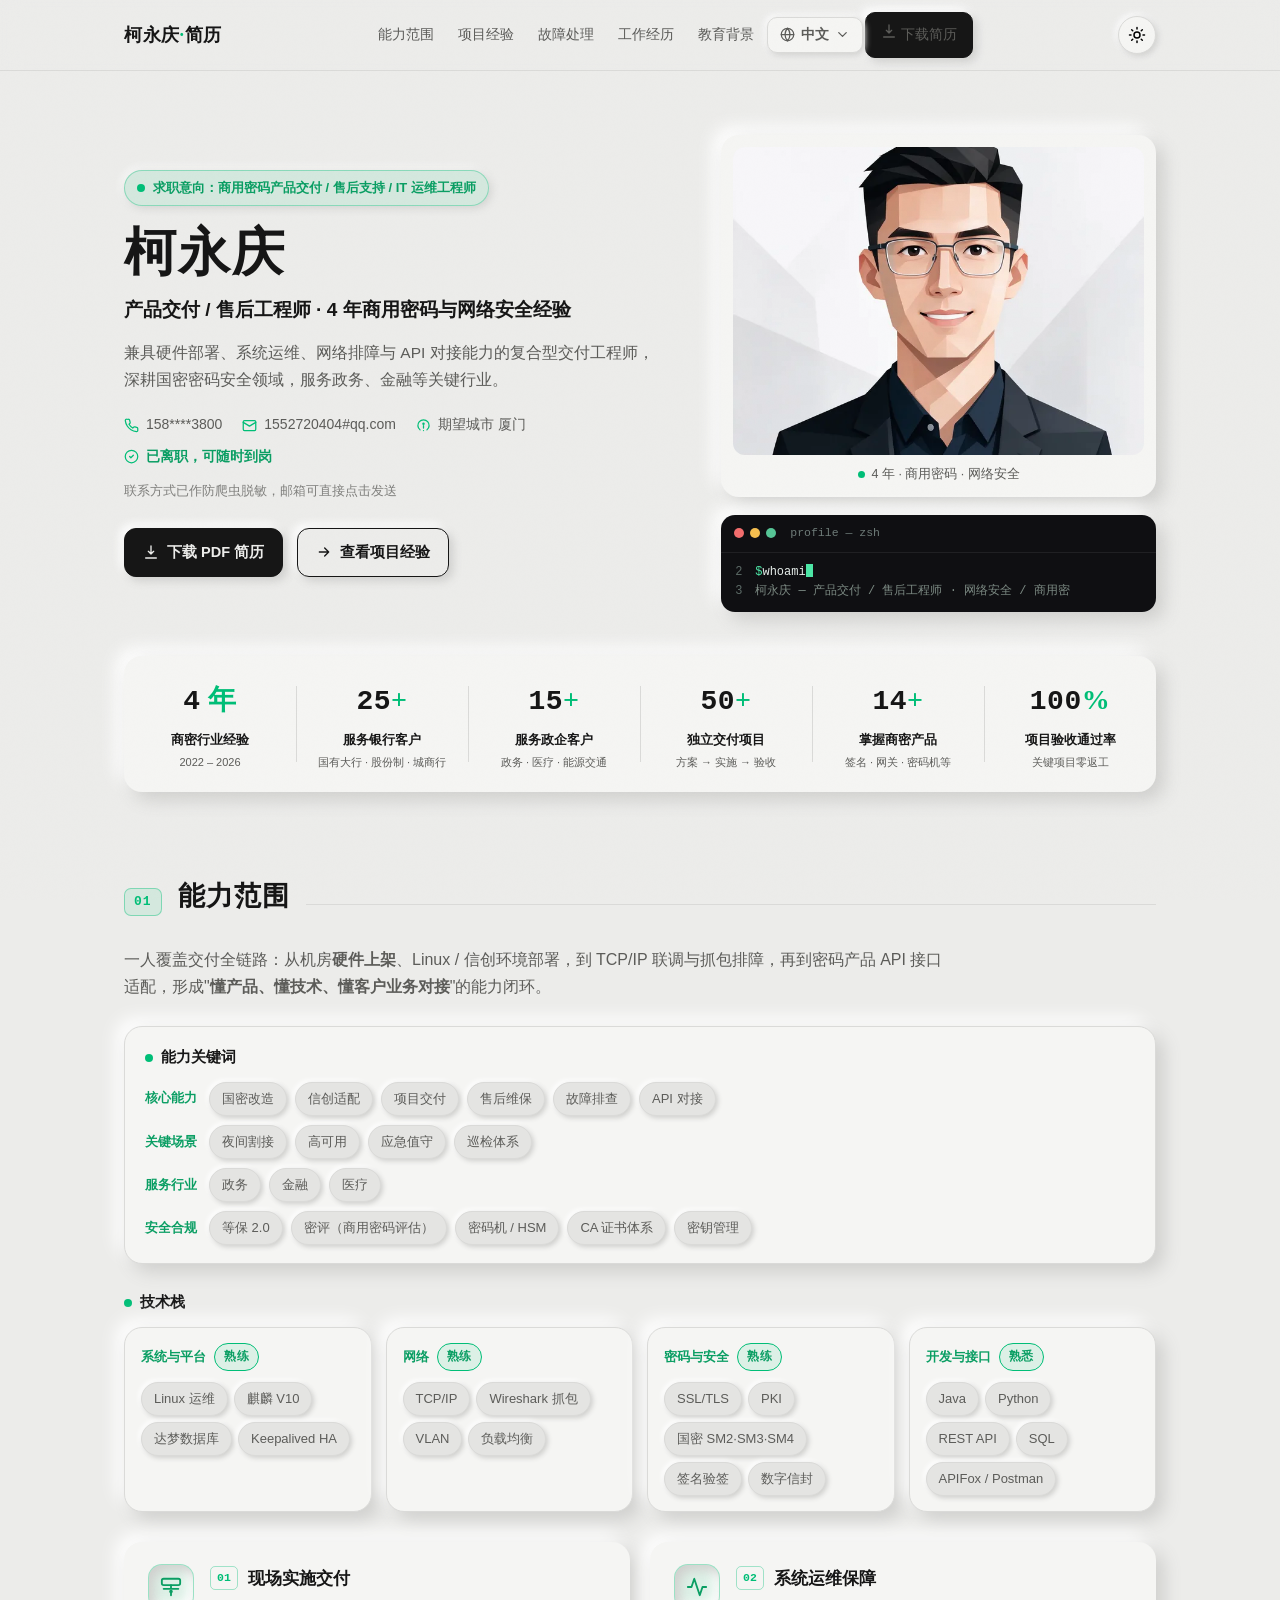
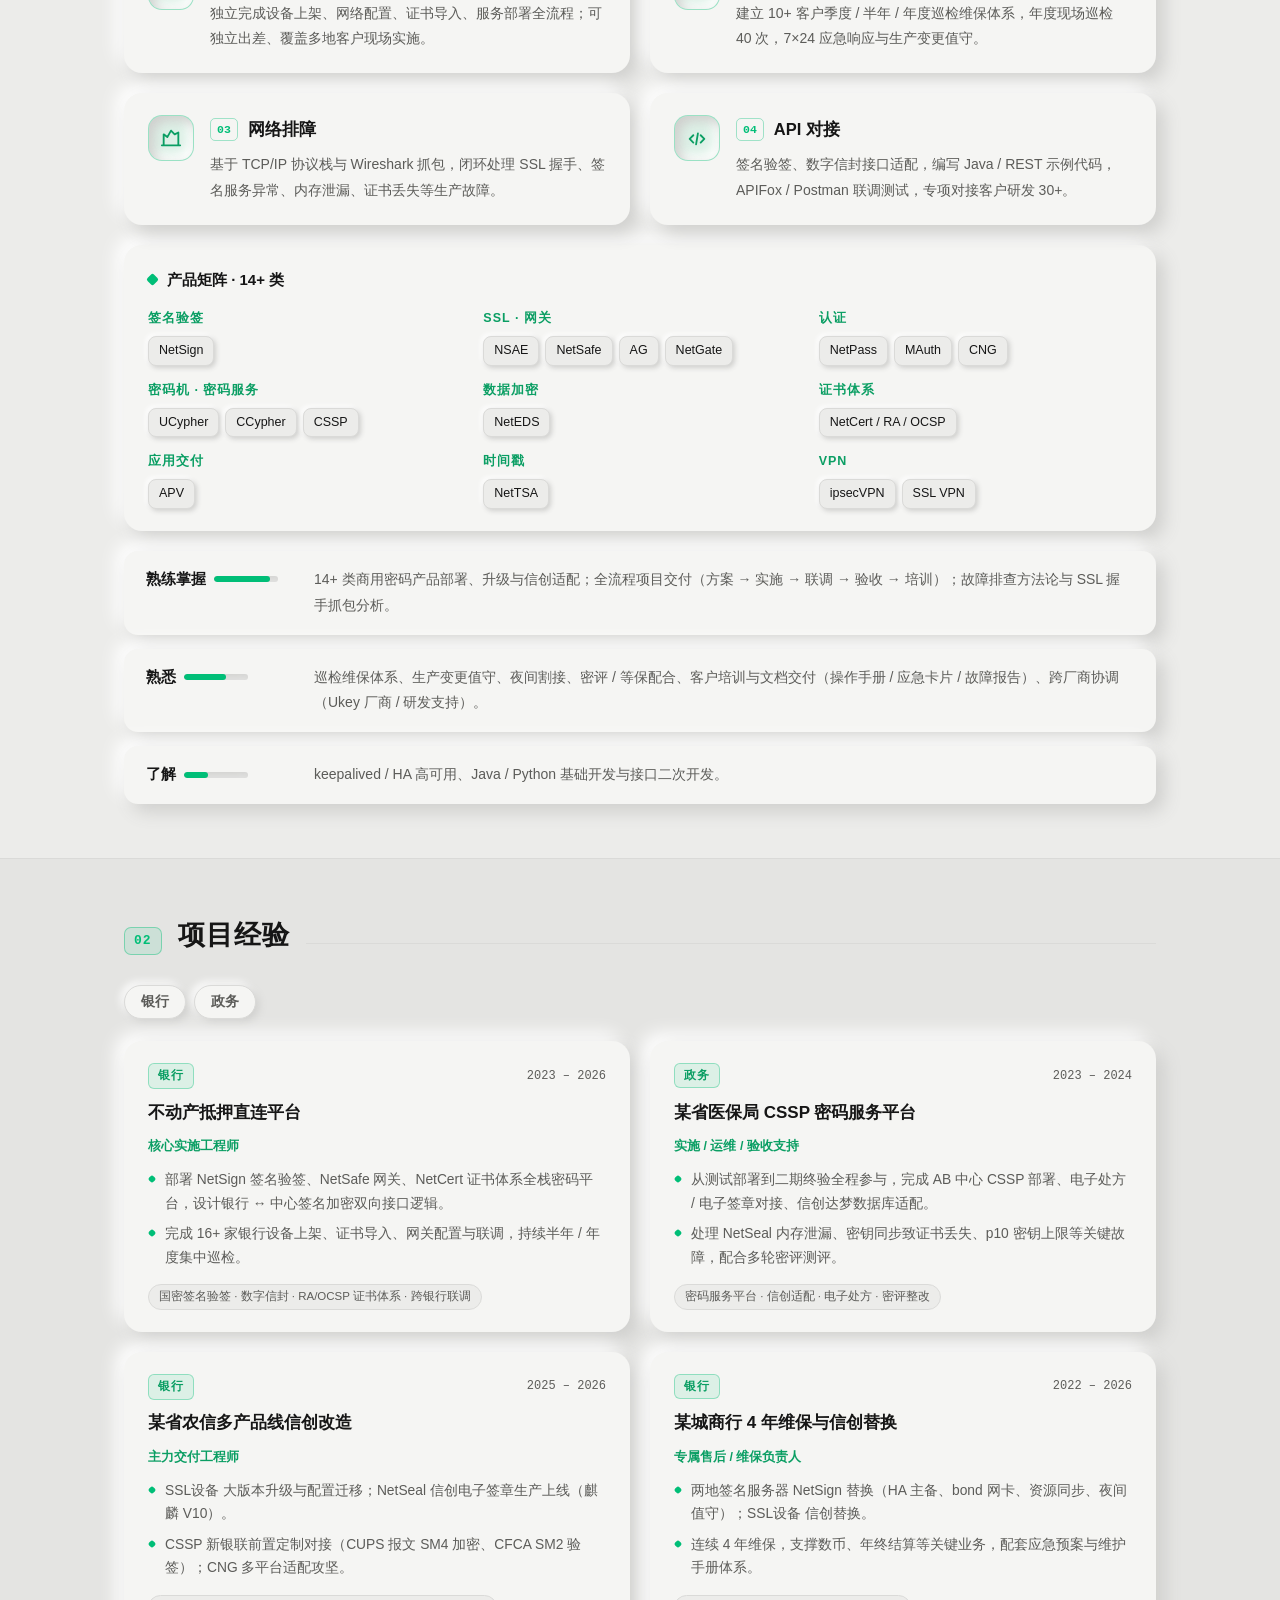
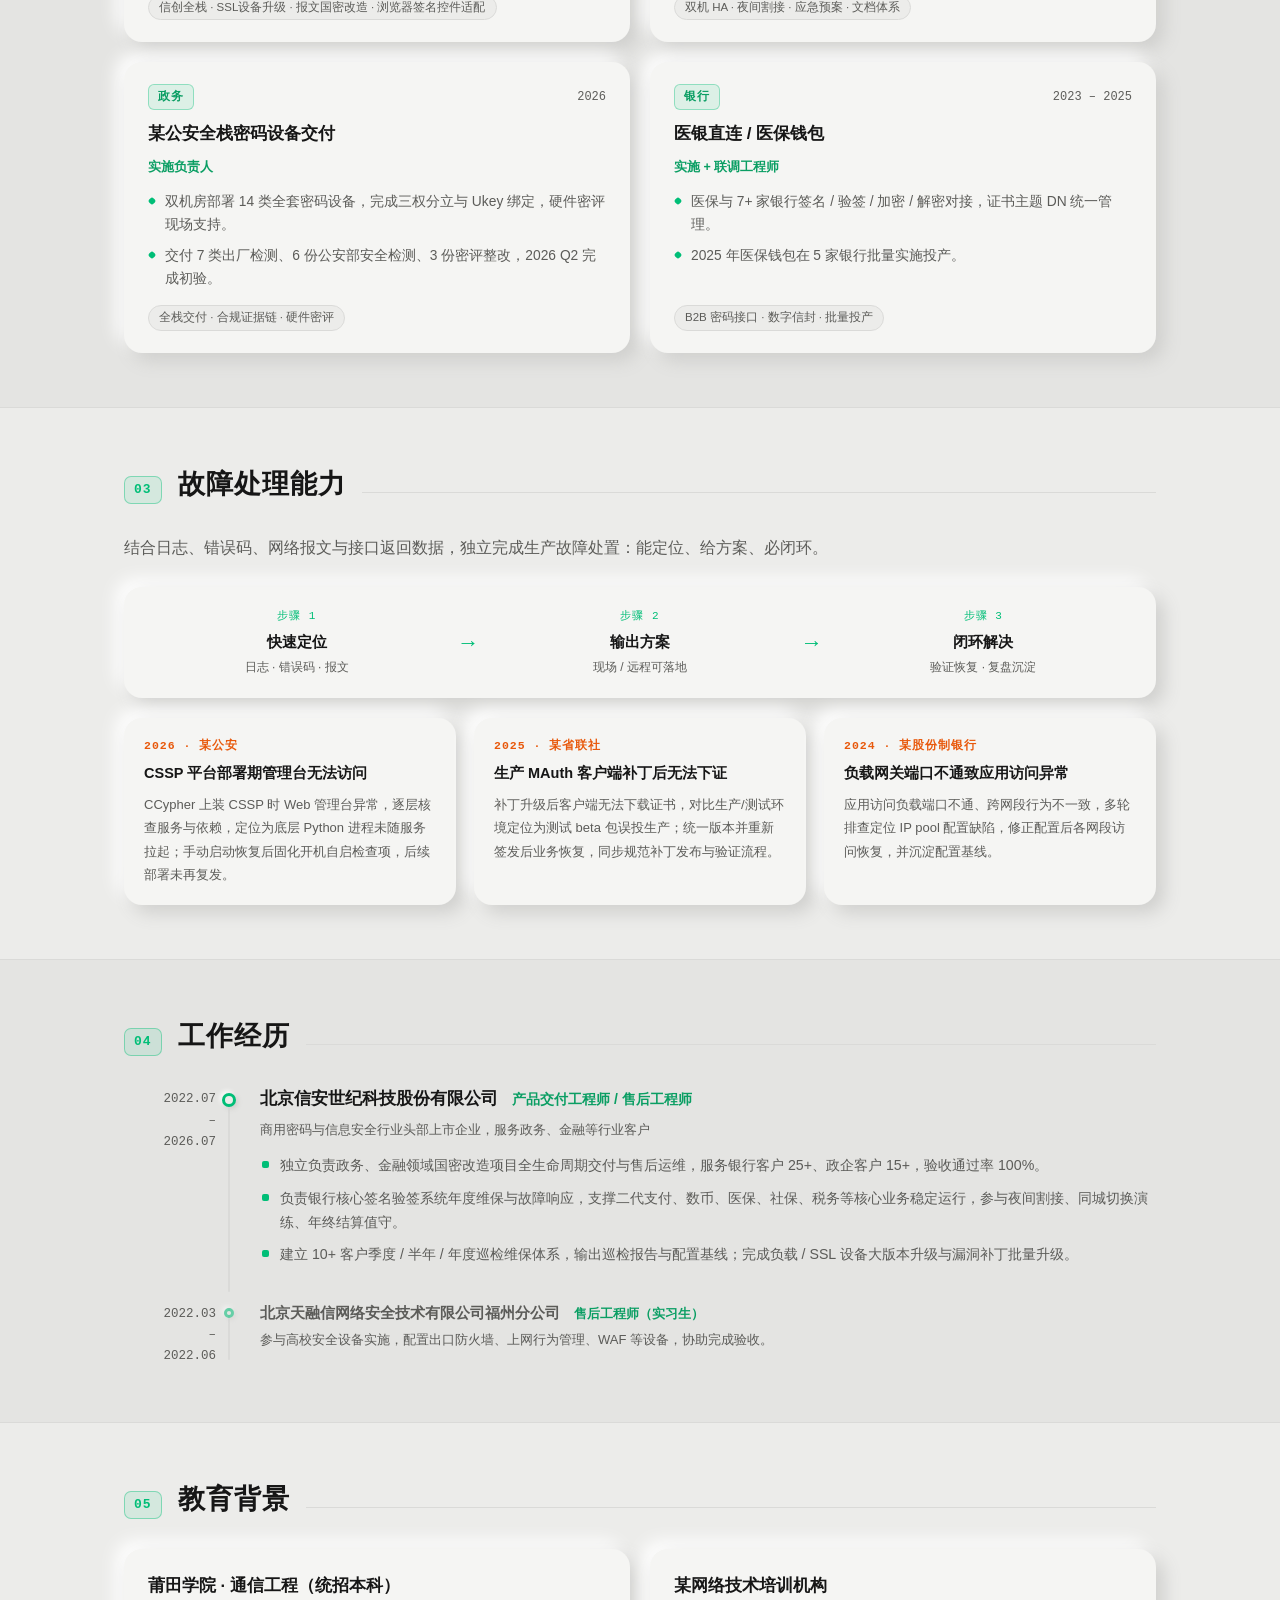
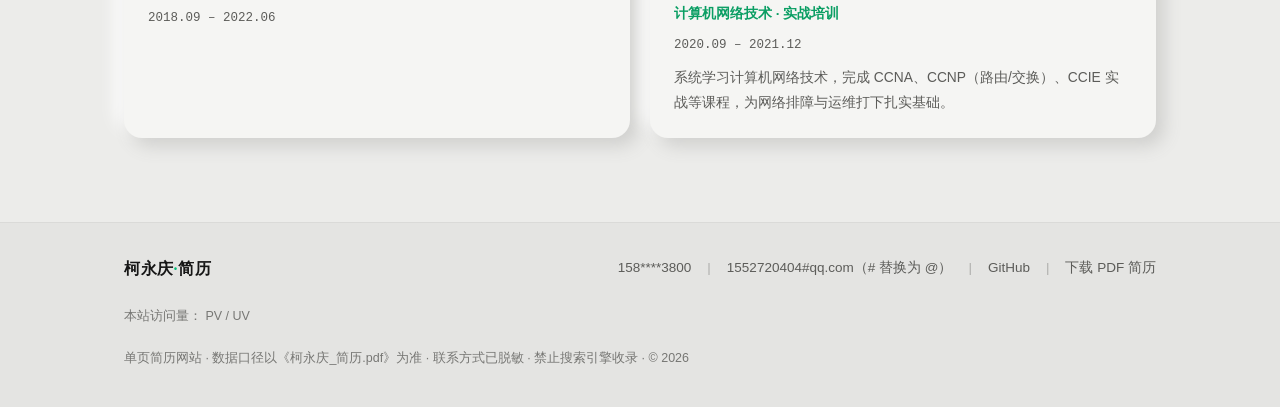
==== commit ee8a4578: "修复：安全合规关键词组 class kw-row 改 kw-group，移动端标签不再截断溢出" ====
--- a/index.html
+++ b/index.html
@@ -146,7 +146,7 @@
           <span class="kw-tag" data-i18n="cap.kw.t12">金融</span>
           <span class="kw-tag" data-i18n="cap.kw.t13">医疗</span>
         </div>
-        <div class="kw-row">
+        <div class="kw-group">
           <span class="kw-label" data-i18n="cap.kw.g4">安全合规</span>
           <span class="kw-tag" data-i18n="cap.kw.t14">等保 2.0</span>
           <span class="kw-tag" data-i18n="cap.kw.t15">密评（商用密码评估）</span>
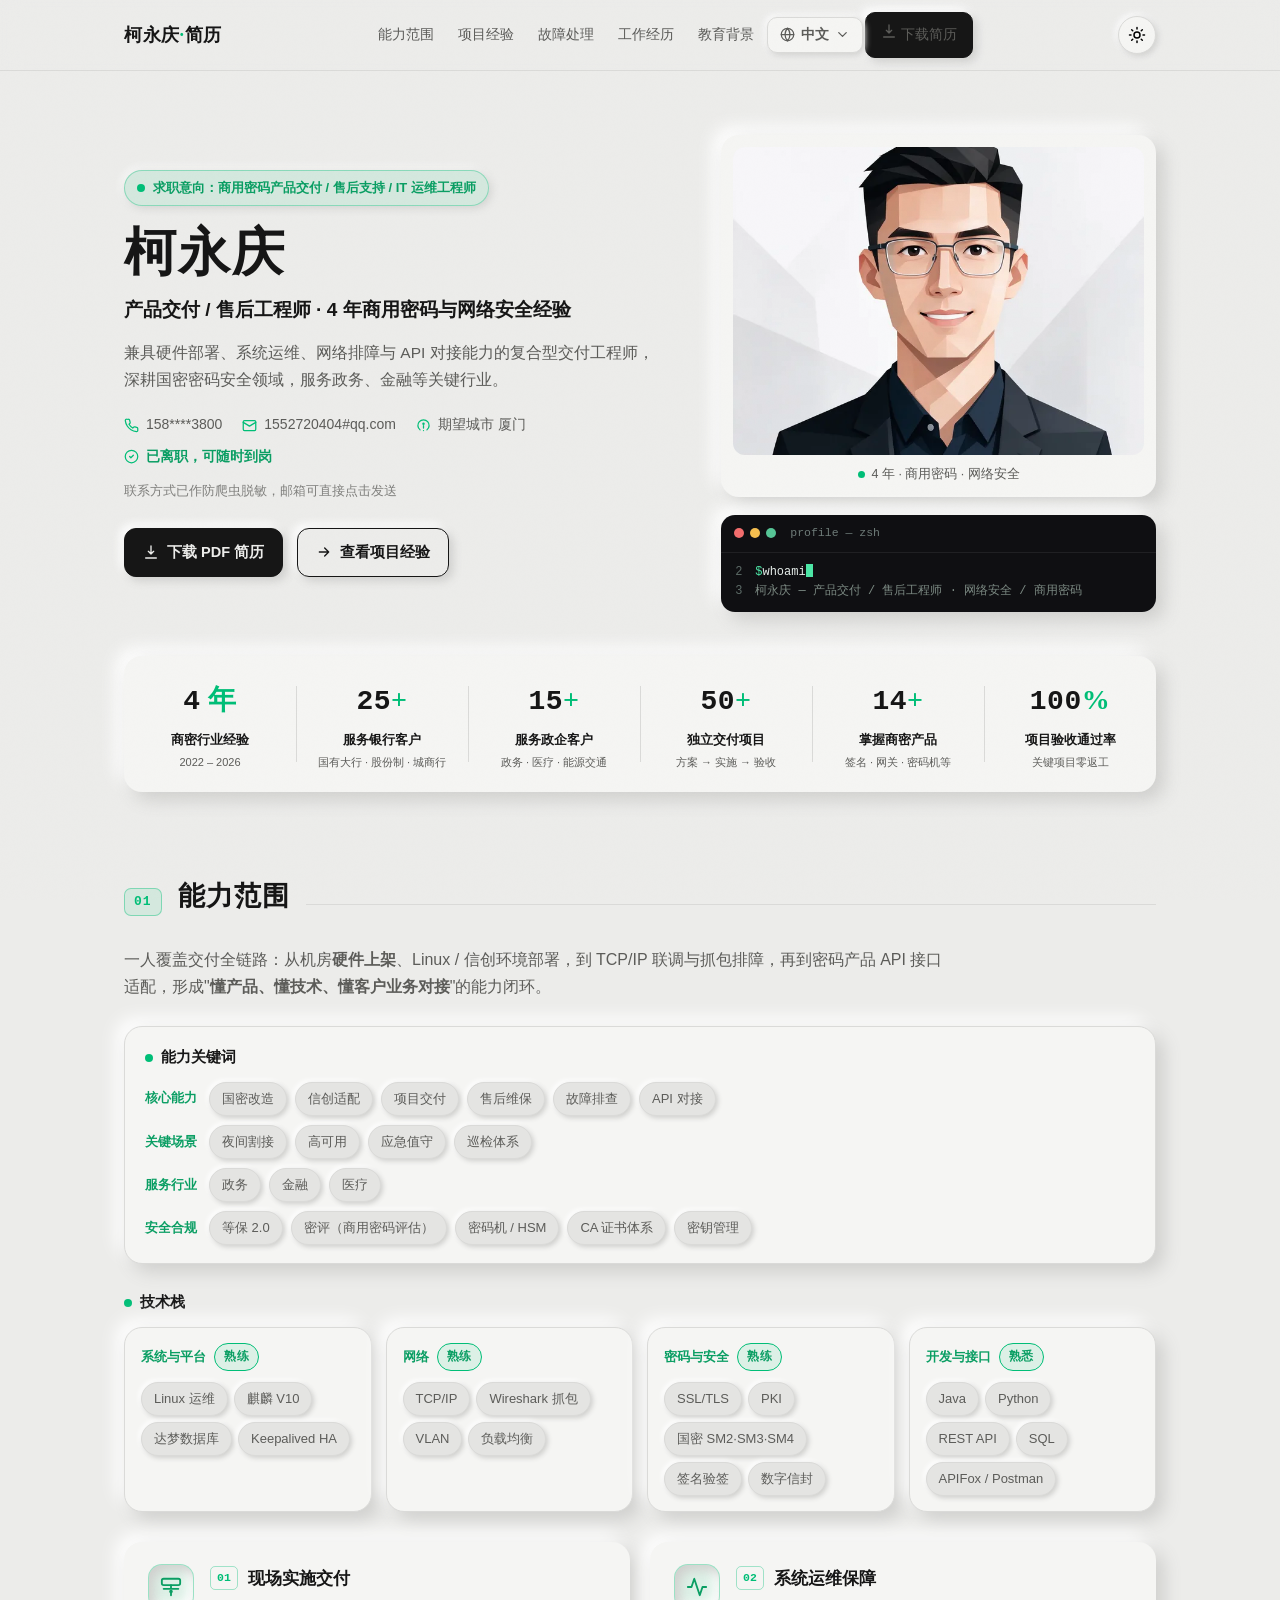
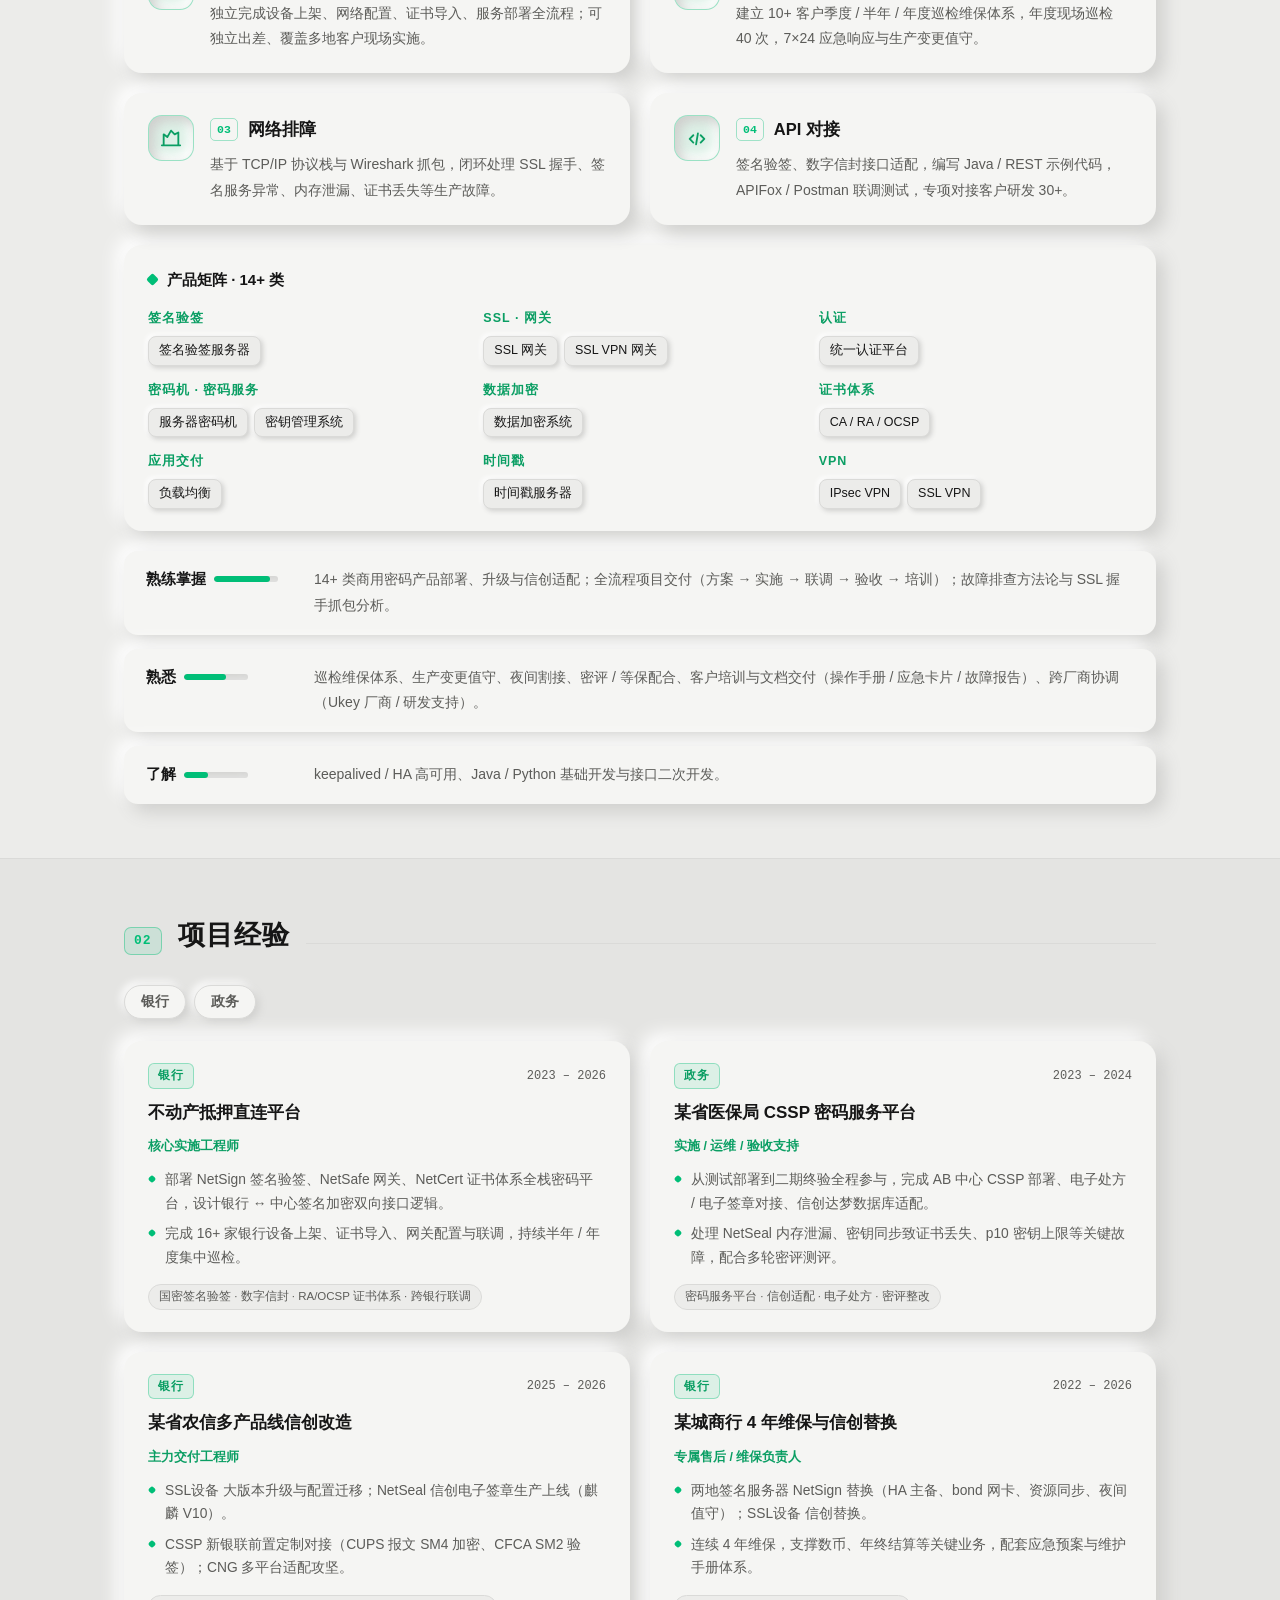
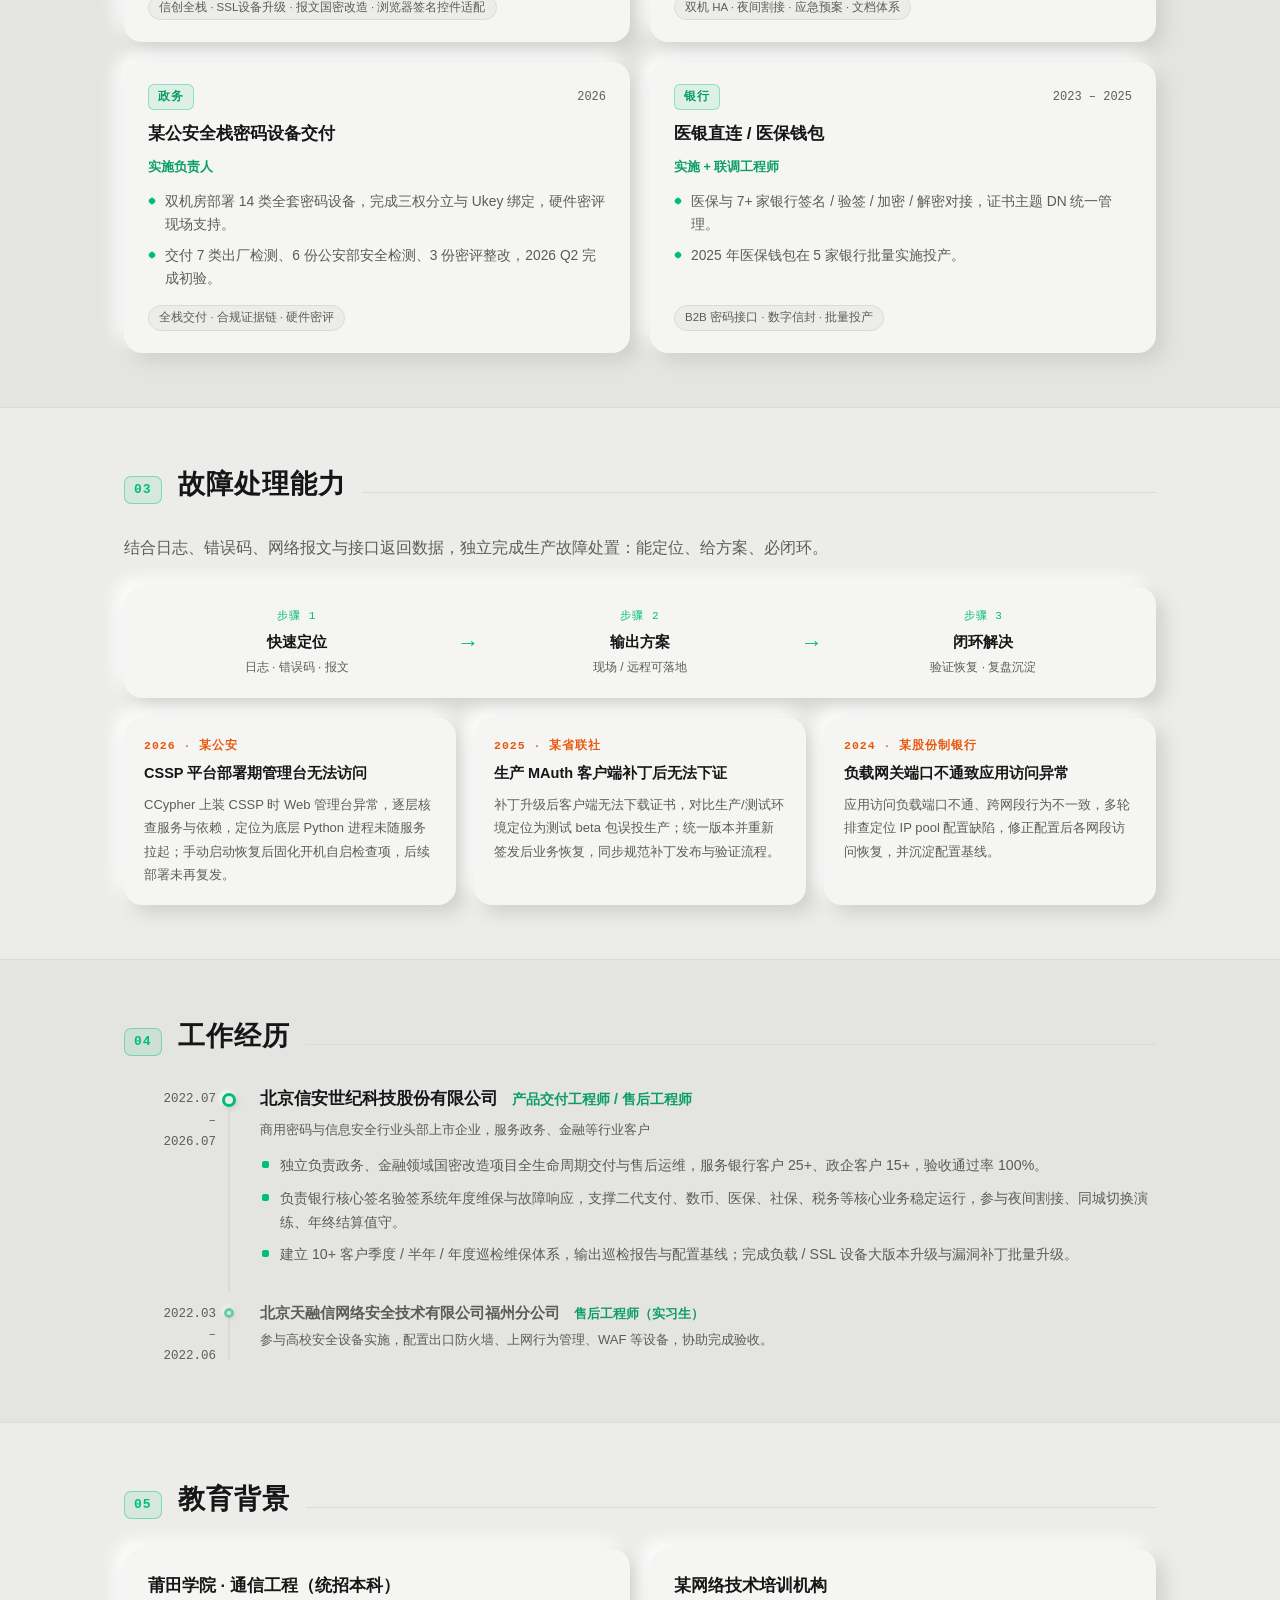
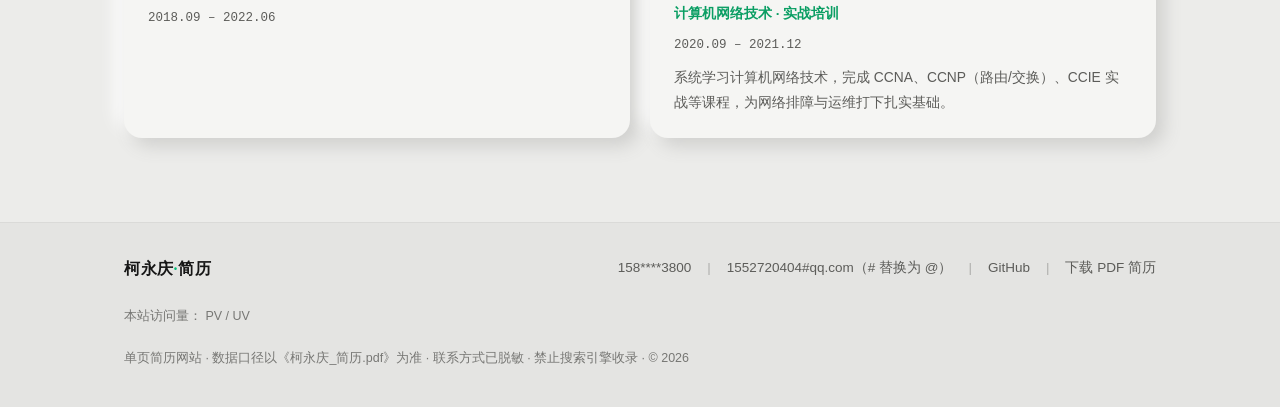
==== commit 2966d5a9: "产品矩阵全部改为通用产品名（签名验签服务器/密码机/负载均衡/SSL网关等），三语i18n" ====
--- a/index.html
+++ b/index.html
@@ -231,15 +231,15 @@
     <div class="matrix-wrap reveal">
       <div class="matrix-head"><span class="dot"></span><span data-i18n="cap.matrix.t">产品矩阵 · 14+ 类</span></div>
       <div class="matrix-groups">
-        <div class="mg"><h4 data-i18n="cap.mg1.t">签名验签</h4><div class="pills"><span class="pill">NetSign</span></div></div>
-        <div class="mg"><h4 data-i18n="cap.mg2.t">SSL · 网关</h4><div class="pills"><span class="pill">NSAE</span><span class="pill">NetSafe</span><span class="pill">AG</span><span class="pill">NetGate</span></div></div>
-        <div class="mg"><h4 data-i18n="cap.mg3.t">认证</h4><div class="pills"><span class="pill">NetPass</span><span class="pill">MAuth</span><span class="pill">CNG</span></div></div>
-        <div class="mg"><h4 data-i18n="cap.mg4.t">密码机 · 密码服务</h4><div class="pills"><span class="pill">UCypher</span><span class="pill">CCypher</span><span class="pill">CSSP</span></div></div>
-        <div class="mg"><h4 data-i18n="cap.mg5.t">数据加密</h4><div class="pills"><span class="pill">NetEDS</span></div></div>
-        <div class="mg"><h4 data-i18n="cap.mg6.t">证书体系</h4><div class="pills"><span class="pill">NetCert / RA / OCSP</span></div></div>
-        <div class="mg"><h4 data-i18n="cap.mg7.t">应用交付</h4><div class="pills"><span class="pill">APV</span></div></div>
-        <div class="mg"><h4 data-i18n="cap.mg8.t">时间戳</h4><div class="pills"><span class="pill">NetTSA</span></div></div>
-        <div class="mg"><h4 data-i18n="cap.mg9.t">VPN</h4><div class="pills"><span class="pill">ipsecVPN</span><span class="pill">SSL VPN</span></div></div>
+        <div class="mg"><h4 data-i18n="cap.mg1.t">签名验签</h4><div class="pills"><span class="pill" data-i18n="cap.mg1.p1">签名验签服务器</span></div></div>
+        <div class="mg"><h4 data-i18n="cap.mg2.t">SSL · 网关</h4><div class="pills"><span class="pill" data-i18n="cap.mg2.p1">SSL 网关</span><span class="pill" data-i18n="cap.mg2.p2">SSL VPN 网关</span></div></div>
+        <div class="mg"><h4 data-i18n="cap.mg3.t">认证</h4><div class="pills"><span class="pill" data-i18n="cap.mg3.p1">统一认证平台</span></div></div>
+        <div class="mg"><h4 data-i18n="cap.mg4.t">密码机 · 密码服务</h4><div class="pills"><span class="pill" data-i18n="cap.mg4.p1">服务器密码机</span><span class="pill" data-i18n="cap.mg4.p2">密钥管理系统</span></div></div>
+        <div class="mg"><h4 data-i18n="cap.mg5.t">数据加密</h4><div class="pills"><span class="pill" data-i18n="cap.mg5.p1">数据加密系统</span></div></div>
+        <div class="mg"><h4 data-i18n="cap.mg6.t">证书体系</h4><div class="pills"><span class="pill" data-i18n="cap.mg6.p1">CA / RA / OCSP</span></div></div>
+        <div class="mg"><h4 data-i18n="cap.mg7.t">应用交付</h4><div class="pills"><span class="pill" data-i18n="cap.mg7.p1">负载均衡</span></div></div>
+        <div class="mg"><h4 data-i18n="cap.mg8.t">时间戳</h4><div class="pills"><span class="pill" data-i18n="cap.mg8.p1">时间戳服务器</span></div></div>
+        <div class="mg"><h4 data-i18n="cap.mg9.t">VPN</h4><div class="pills"><span class="pill" data-i18n="cap.mg9.p1">IPsec VPN</span><span class="pill" data-i18n="cap.mg9.p2">SSL VPN</span></div></div>
       </div>
     </div>
 
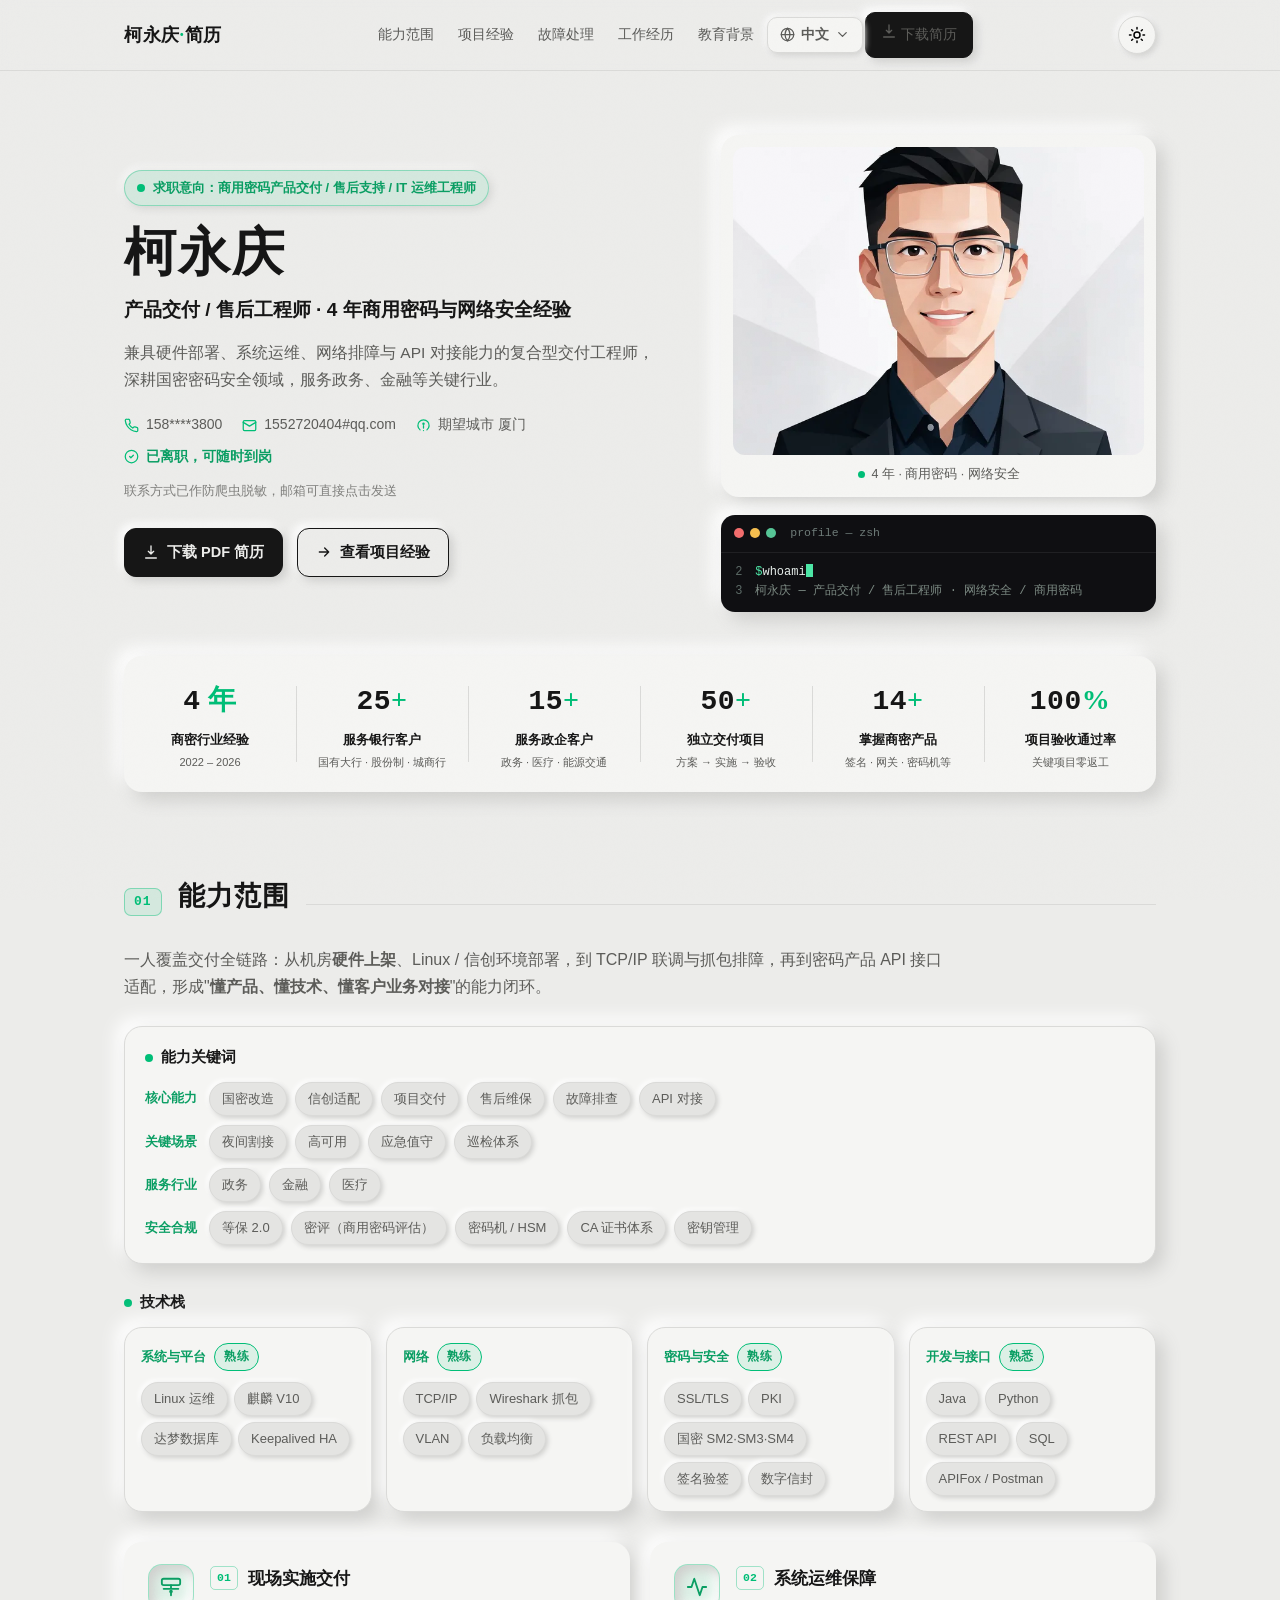
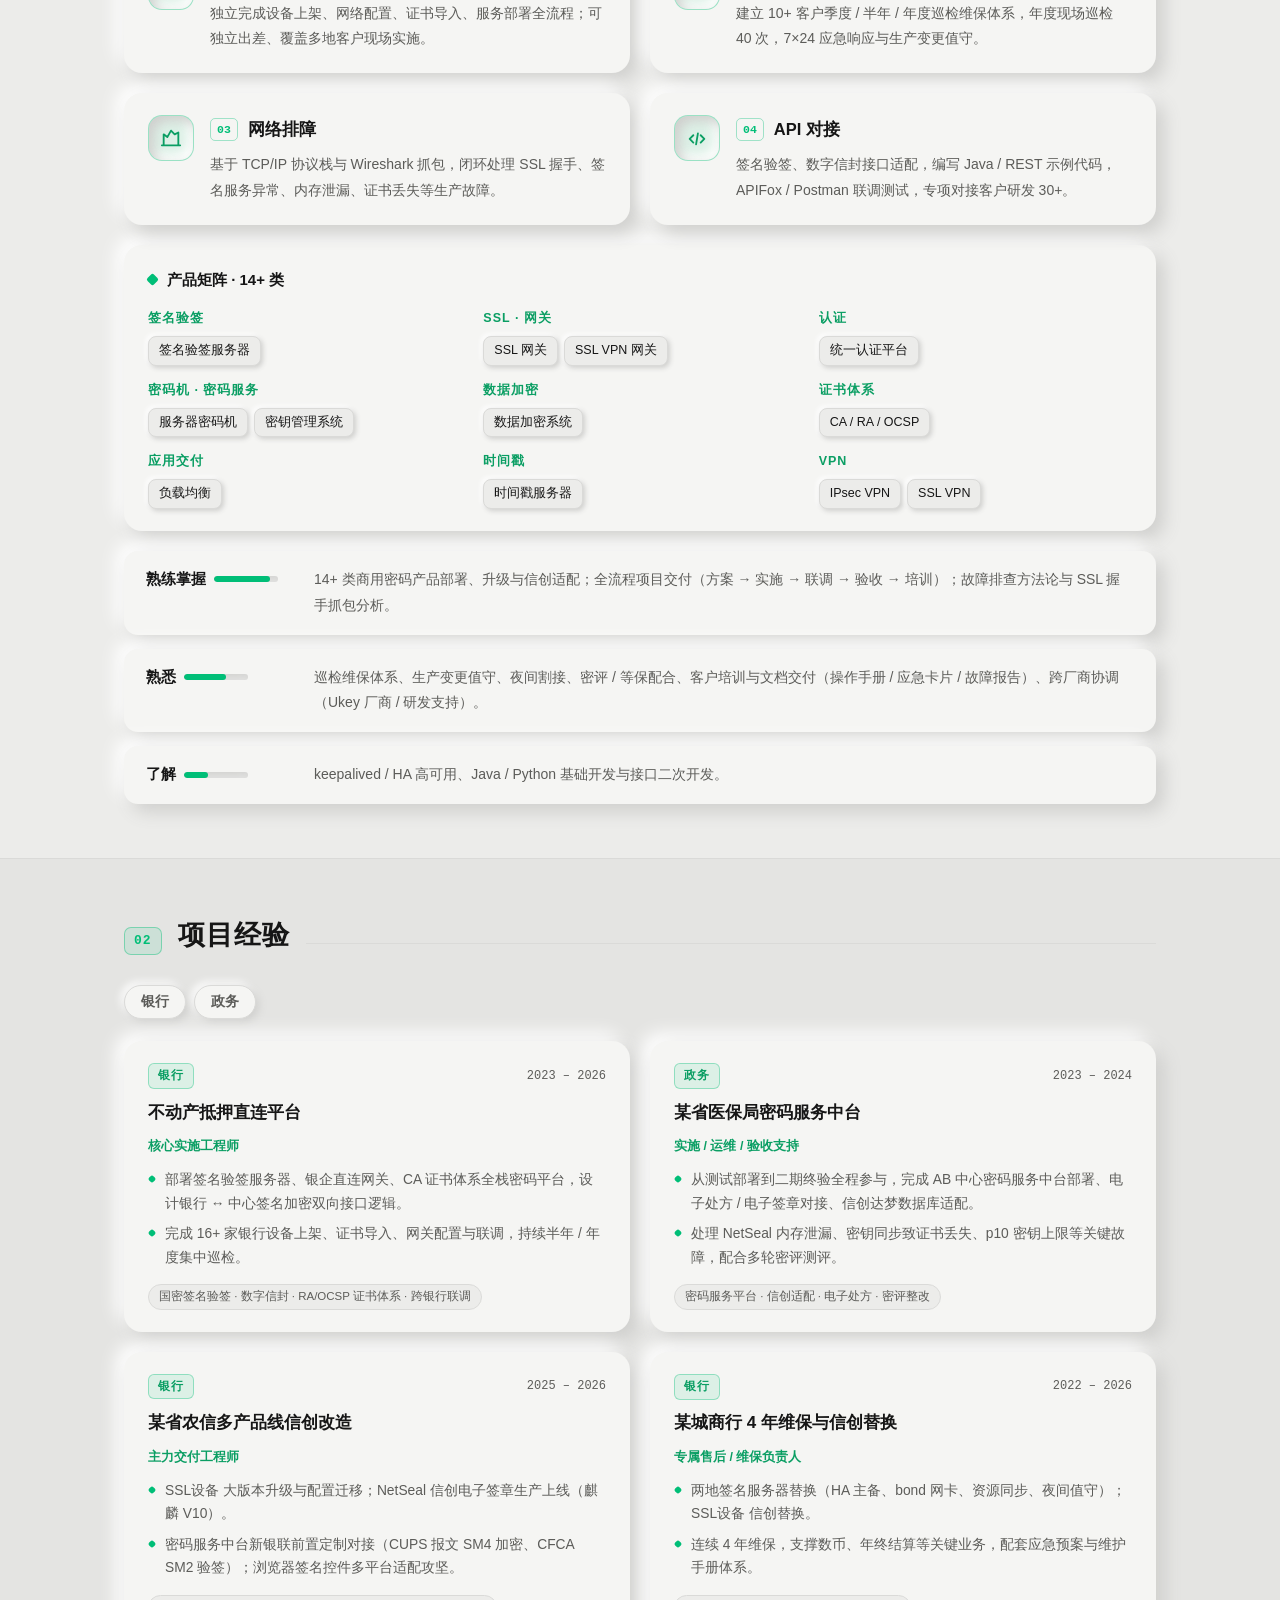
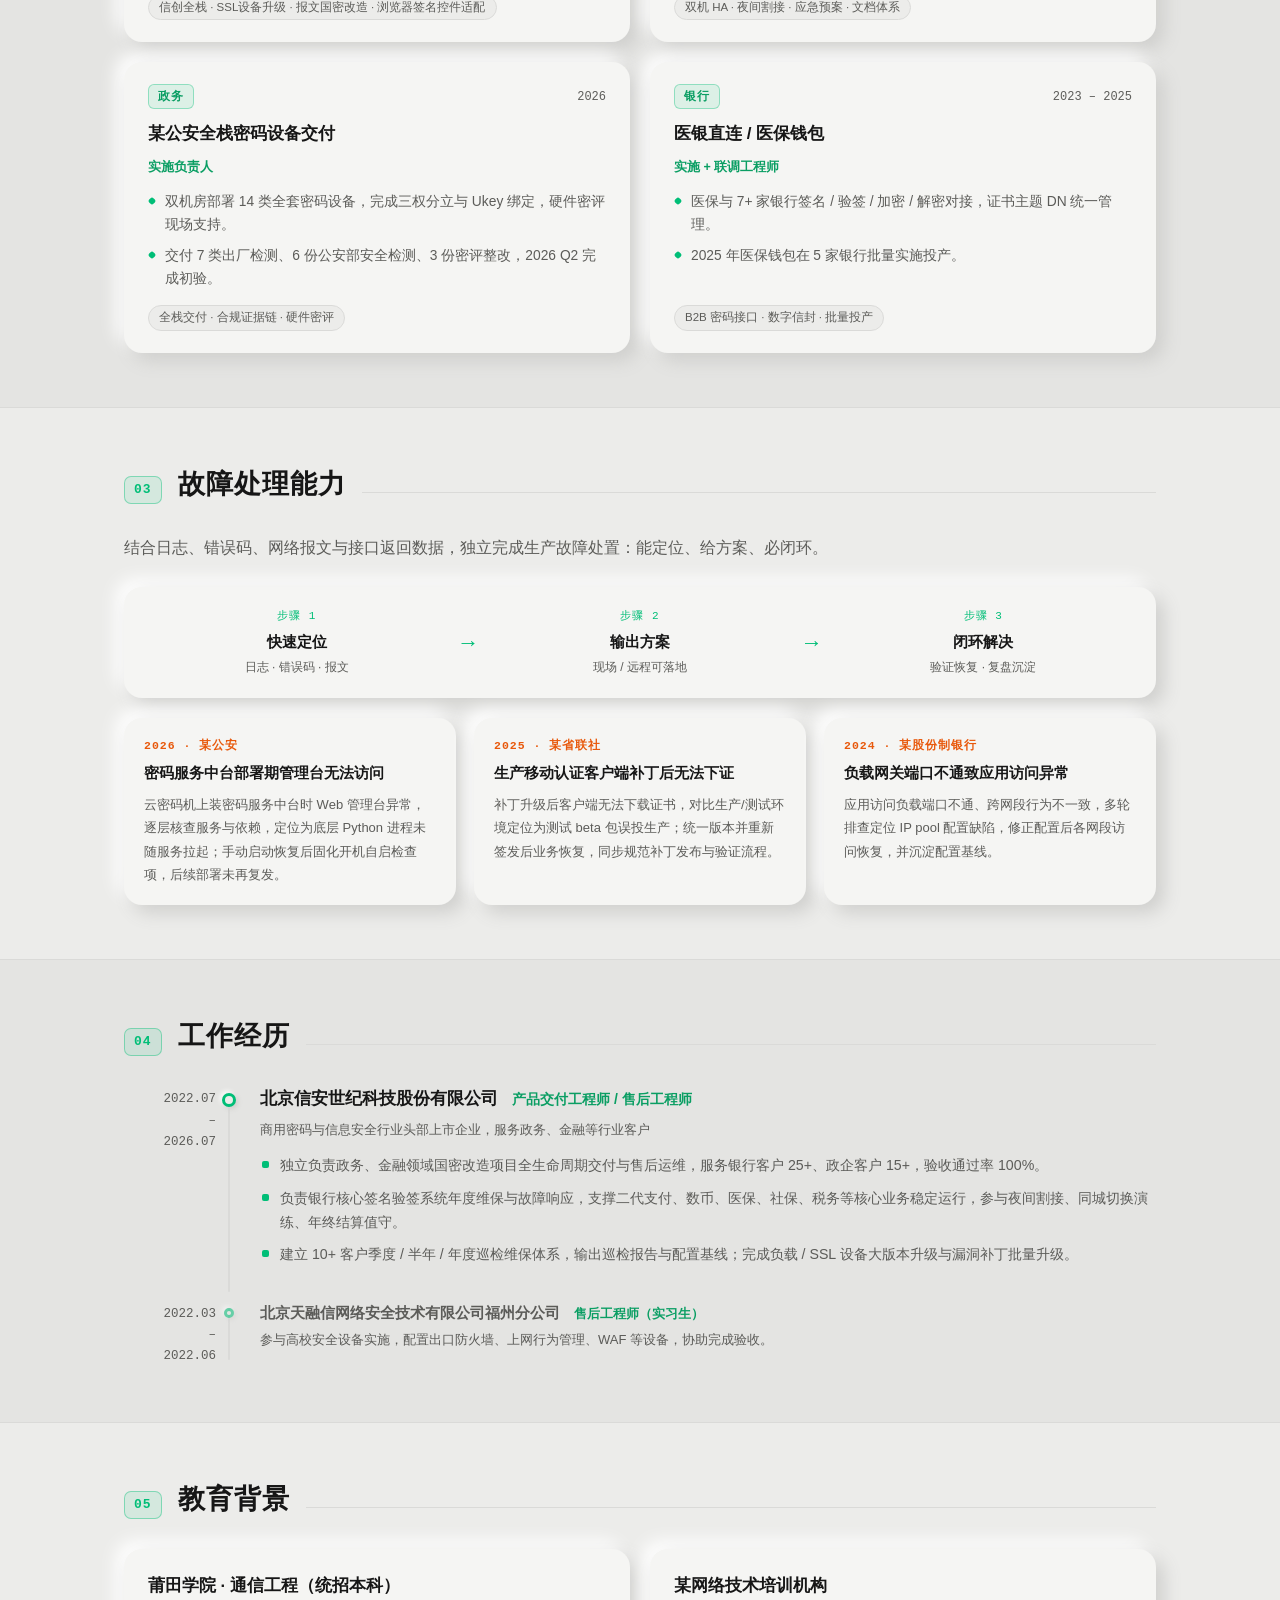
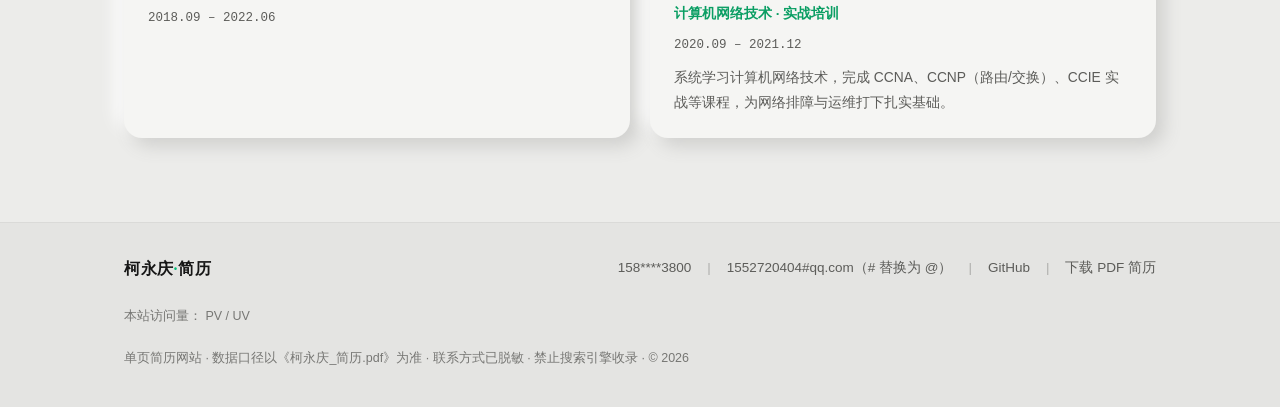
==== commit 8ac7f601: "全站清理旧司内部产品名：NetSafe→银企直连网关、NetCert→CA、CSSP→密码服务中台、MAuth→移动认证、CCypher→云密码机、NetSign→签名验签服务器、CNG→浏览器签名控" ====
--- a/index.html
+++ b/index.html
@@ -279,7 +279,7 @@
         <h3 data-i18n="proj.p1.title">不动产抵押直连平台</h3>
         <span class="proj-role" data-i18n="proj.p1.role">核心实施工程师</span>
         <ul>
-          <li data-i18n="proj.p1.l1">部署 NetSign 签名验签、NetSafe 网关、NetCert 证书体系全栈密码平台，设计银行 ↔ 中心签名加密双向接口逻辑。</li>
+          <li data-i18n="proj.p1.l1">部署签名验签服务器、银企直连网关、CA 证书体系全栈密码平台，设计银行 ↔ 中心签名加密双向接口逻辑。</li>
           <li data-i18n="proj.p1.l2">完成 16+ 家银行设备上架、证书导入、网关配置与联调，持续半年 / 年度集中巡检。</li>
         </ul>
         <div class="proj-tags"><span data-i18n="proj.p1.tags">国密签名验签 · 数字信封 · RA/OCSP 证书体系 · 跨银行联调</span></div>
@@ -287,10 +287,10 @@
 
       <article class="proj-card reveal" data-cat="gov">
         <div class="proj-top"><span class="proj-cat" data-i18n="proj.filter.gov">政务</span><span class="proj-year">2023 – 2024</span></div>
-        <h3 data-i18n="proj.p2.title">某省医保局 CSSP 密码服务平台</h3>
+        <h3 data-i18n="proj.p2.title">某省医保局密码服务中台</h3>
         <span class="proj-role" data-i18n="proj.p2.role">实施 / 运维 / 验收支持</span>
         <ul>
-          <li data-i18n="proj.p2.l1">从测试部署到二期终验全程参与，完成 AB 中心 CSSP 部署、电子处方 / 电子签章对接、信创达梦数据库适配。</li>
+          <li data-i18n="proj.p2.l1">从测试部署到二期终验全程参与，完成 AB 中心密码服务中台部署、电子处方 / 电子签章对接、信创达梦数据库适配。</li>
           <li data-i18n="proj.p2.l2">处理 NetSeal 内存泄漏、密钥同步致证书丢失、p10 密钥上限等关键故障，配合多轮密评测评。</li>
         </ul>
         <div class="proj-tags"><span data-i18n="proj.p2.tags">密码服务平台 · 信创适配 · 电子处方 · 密评整改</span></div>
@@ -302,7 +302,7 @@
         <span class="proj-role" data-i18n="proj.p3.role">主力交付工程师</span>
         <ul>
           <li data-i18n="proj.p3.l1">SSL设备 大版本升级与配置迁移；NetSeal 信创电子签章生产上线（麒麟 V10）。</li>
-          <li data-i18n="proj.p3.l2">CSSP 新银联前置定制对接（CUPS 报文 SM4 加密、CFCA SM2 验签）；CNG 多平台适配攻坚。</li>
+          <li data-i18n="proj.p3.l2">密码服务中台新银联前置定制对接（CUPS 报文 SM4 加密、CFCA SM2 验签）；浏览器签名控件多平台适配攻坚。</li>
         </ul>
         <div class="proj-tags"><span data-i18n="proj.p3.tags">信创全栈 · SSL设备升级 · 报文国密改造 · 浏览器签名控件适配</span></div>
       </article>
@@ -312,7 +312,7 @@
         <h3 data-i18n="proj.p4.title">某城商行 4 年维保与信创替换</h3>
         <span class="proj-role" data-i18n="proj.p4.role">专属售后 / 维保负责人</span>
         <ul>
-          <li data-i18n="proj.p4.l1">两地签名服务器 NetSign 替换（HA 主备、bond 网卡、资源同步、夜间值守）；SSL设备 信创替换。</li>
+          <li data-i18n="proj.p4.l1">两地签名服务器替换（HA 主备、bond 网卡、资源同步、夜间值守）；SSL设备 信创替换。</li>
           <li data-i18n="proj.p4.l2">连续 4 年维保，支撑数币、年终结算等关键业务，配套应急预案与维护手册体系。</li>
         </ul>
         <div class="proj-tags"><span data-i18n="proj.p4.tags">双机 HA · 夜间割接 · 应急预案 · 文档体系</span></div>
@@ -364,12 +364,12 @@
     <div class="trb-cases">
       <div class="trb-card reveal">
         <span class="yr" data-i18n="trb.c1.yr">2026 · 某公安</span>
-        <h4 data-i18n="trb.c1.t">CSSP 平台部署期管理台无法访问</h4>
-        <p data-i18n="trb.c1.d">CCypher 上装 CSSP 时 Web 管理台异常，逐层核查服务与依赖，定位为底层 Python 进程未随服务拉起；手动启动恢复后固化开机自启检查项，后续部署未再复发。</p>
+        <h4 data-i18n="trb.c1.t">密码服务中台部署期管理台无法访问</h4>
+        <p data-i18n="trb.c1.d">云密码机上装密码服务中台时 Web 管理台异常，逐层核查服务与依赖，定位为底层 Python 进程未随服务拉起；手动启动恢复后固化开机自启检查项，后续部署未再复发。</p>
       </div>
       <div class="trb-card reveal">
         <span class="yr" data-i18n="trb.c2.yr">2025 · 某省联社</span>
-        <h4 data-i18n="trb.c2.t">生产 MAuth 客户端补丁后无法下证</h4>
+        <h4 data-i18n="trb.c2.t">生产移动认证客户端补丁后无法下证</h4>
         <p data-i18n="trb.c2.d">补丁升级后客户端无法下载证书，对比生产/测试环境定位为测试 beta 包误投生产；统一版本并重新签发后业务恢复，同步规范补丁发布与验证流程。</p>
       </div>
       <div class="trb-card reveal">
